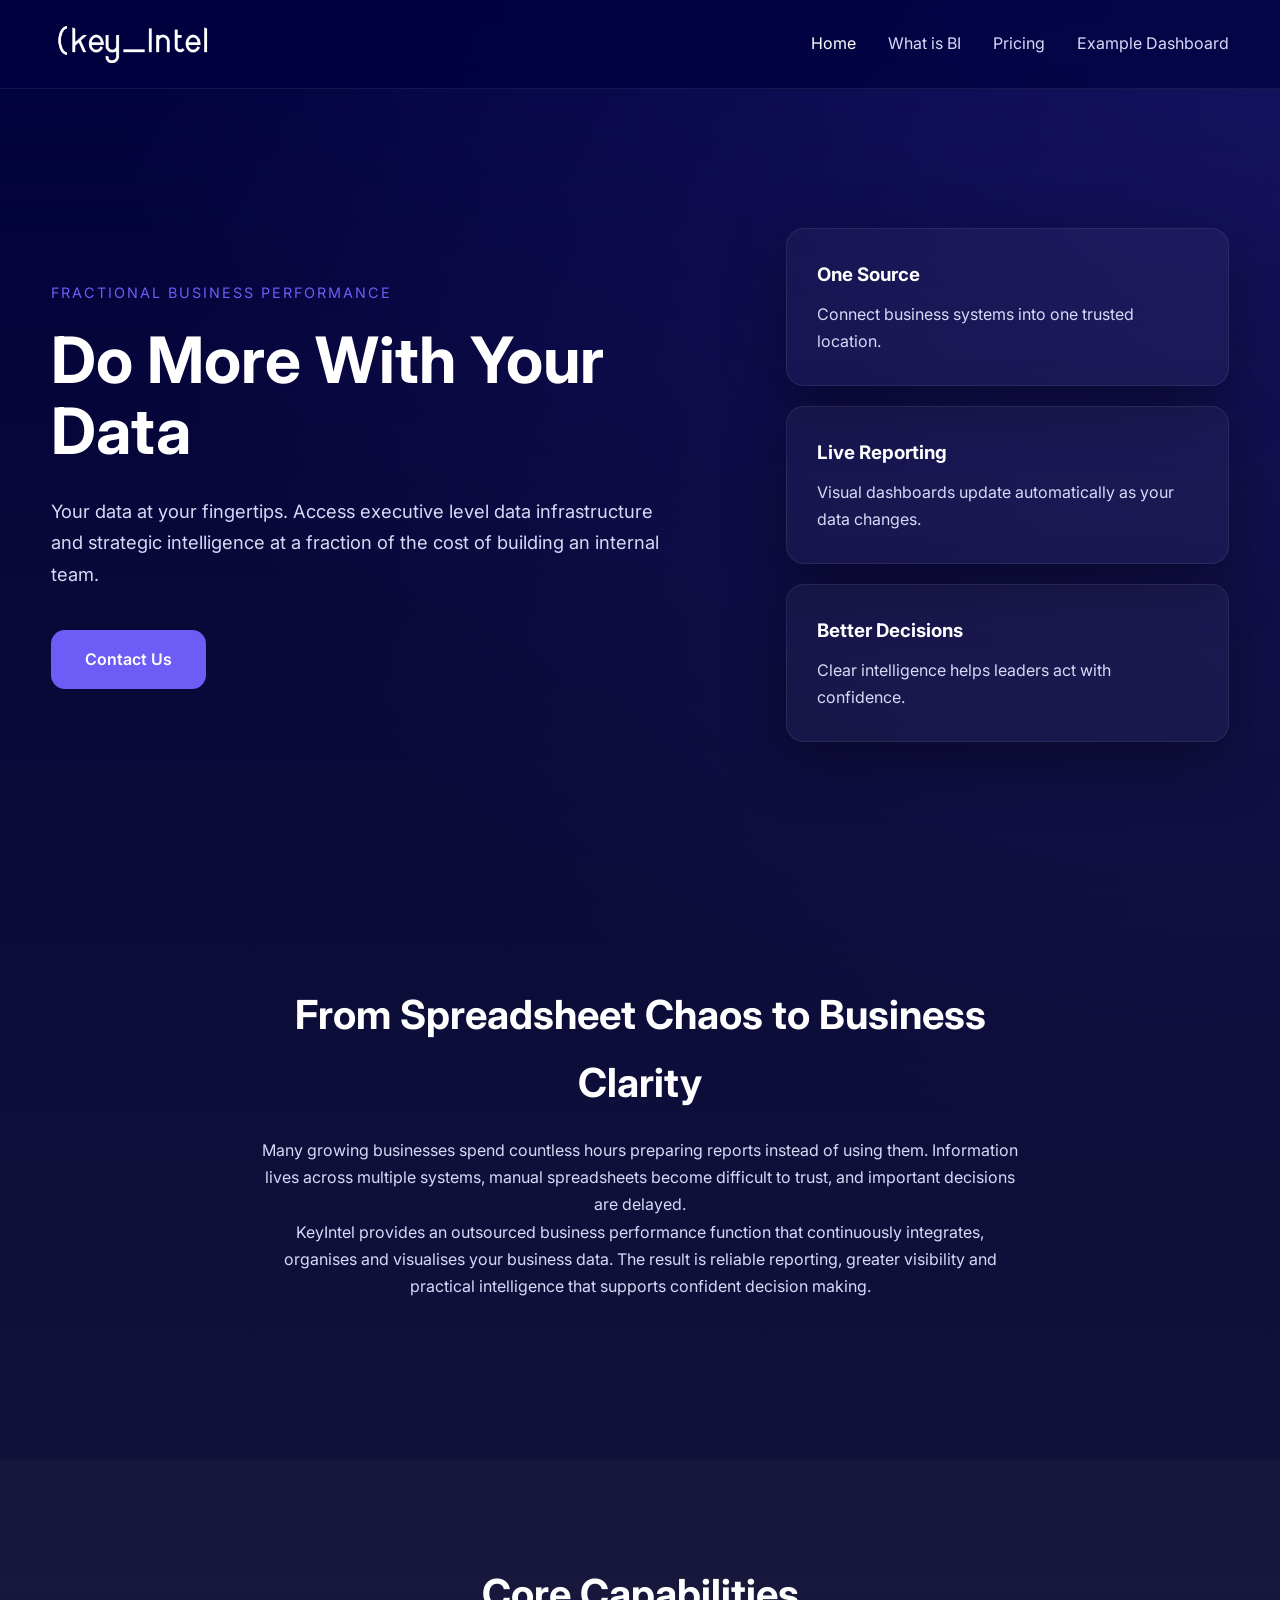
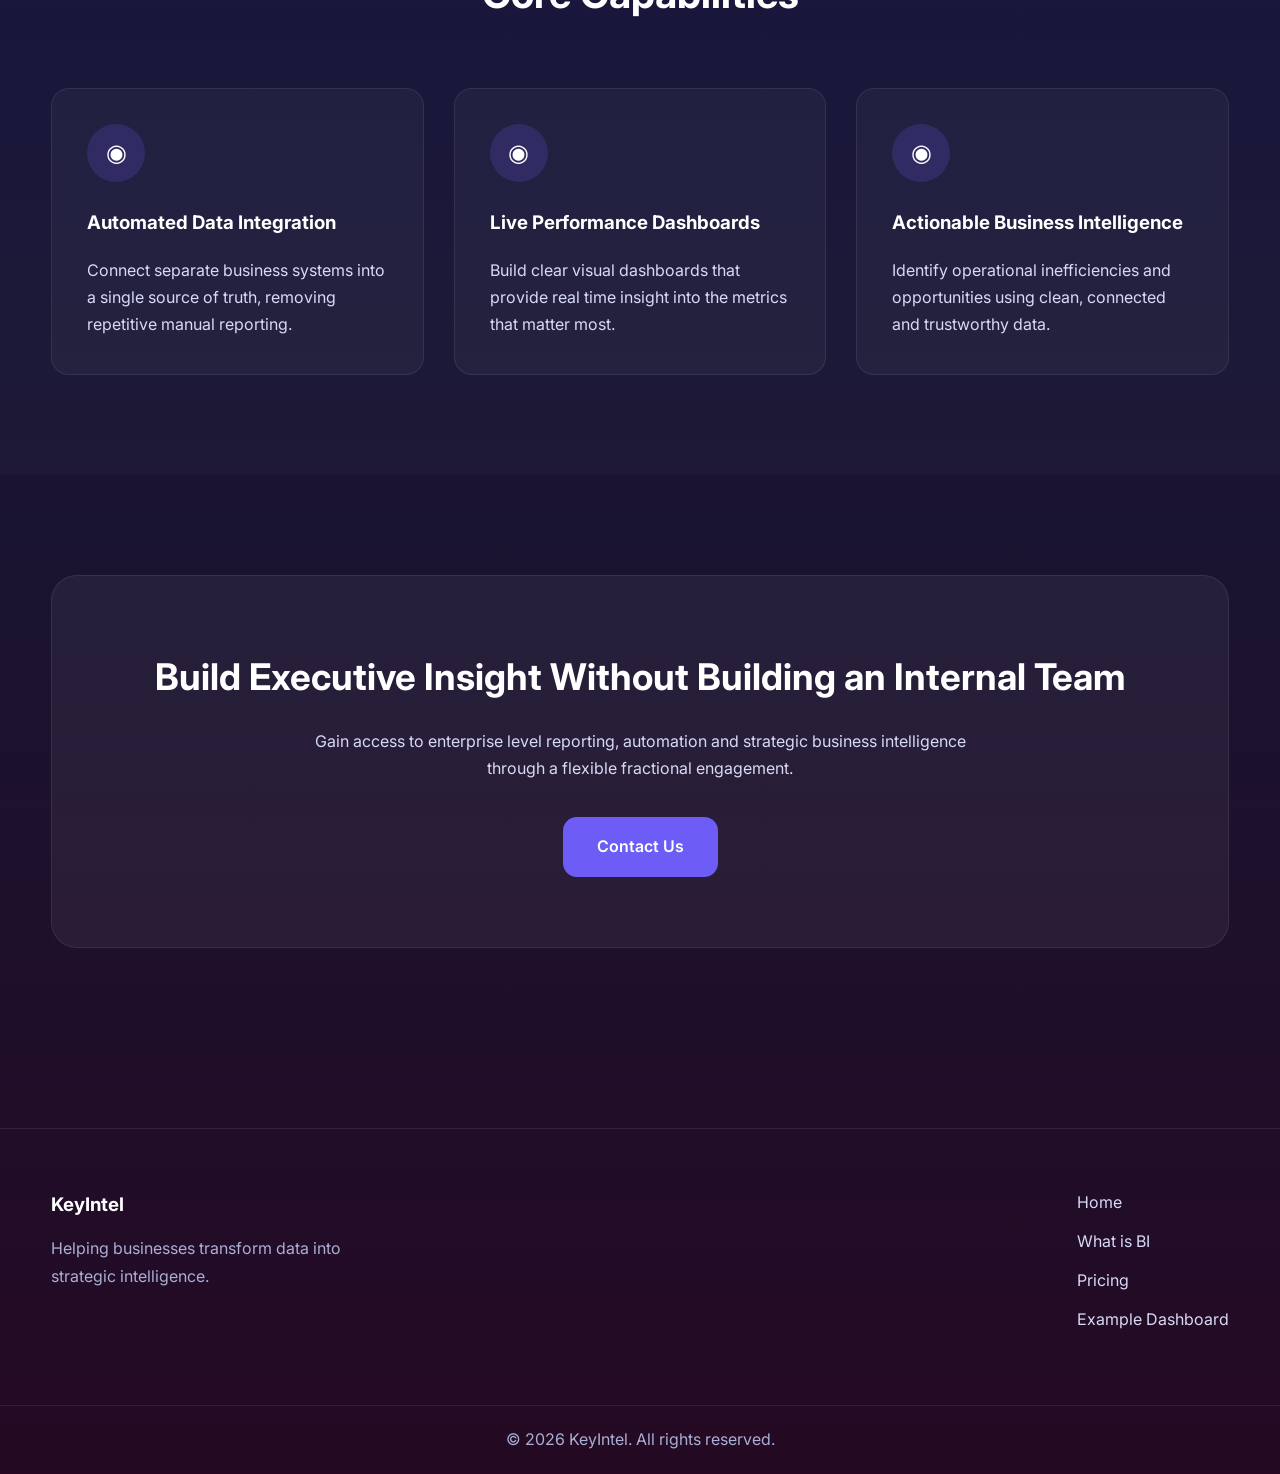
==== index.html @ 3f00c6ec "new site" ====
<!DOCTYPE html>
<html lang="en-GB">

<head>
    <meta charset="UTF-8">
    <meta name="viewport" content="width=device-width, initial-scale=1.0">

    <title>KeyIntel | Do More With Your Data</title>

    <meta name="description"
        content="KeyIntel provides fractional business intelligence and performance consulting through live dashboards, automated reporting and strategic data solutions.">

    <link rel="stylesheet" href="css/style.css">

    <link rel="preconnect" href="https://fonts.googleapis.com">
    <link rel="preconnect" href="https://fonts.gstatic.com" crossorigin>

    <link href="https://fonts.googleapis.com/css2?family=Inter:wght@300;400;500;600;700;800&display=swap"
        rel="stylesheet">
</head>

<body>

    <!-- ========================= -->
    <!-- Navigation -->
    <!-- ========================= -->

    <header class="header">

        <div class="container nav">

            <a href="index.html" class="logo">
                <img src="assets/logo.png" alt="KeyIntel Logo">
            </a>

            <nav>

                <ul>

                    <li><a href="index.html" class="active">Home</a></li>

                    <li><a href="what-is-bi.html">What is BI</a></li>

                    <li><a href="pricing.html">Pricing</a></li>

                    <li><a href="dashboard.html">Example Dashboard</a></li>

                </ul>

            </nav>

        </div>

    </header>

    <!-- ========================= -->
    <!-- Hero -->
    <!-- ========================= -->

    <section class="hero">

        <div class="container hero-grid">

            <div>

                <p class="eyebrow">
                    Fractional Business Performance
                </p>

                <h1>
                    Do More With Your Data
                </h1>

                <p class="hero-text">
                    Your data at your fingertips. Access executive level data infrastructure and strategic
                    intelligence at a fraction of the cost of building an internal team.
                </p>

                <a href="mailto:hello@keyintel.co.nz" class="btn">
                    Contact Us
                </a>

            </div>

            <div class="hero-panel">

                <div class="metric">

                    <h3>One Source</h3>

                    <p>Connect business systems into one trusted location.</p>

                </div>

                <div class="metric">

                    <h3>Live Reporting</h3>

                    <p>Visual dashboards update automatically as your data changes.</p>

                </div>

                <div class="metric">

                    <h3>Better Decisions</h3>

                    <p>Clear intelligence helps leaders act with confidence.</p>

                </div>

            </div>

        </div>

    </section>

    <!-- ========================= -->
    <!-- Problem -->
    <!-- ========================= -->

    <section class="section">

        <div class="container">

            <div class="section-title">

                <h2>
                    From Spreadsheet Chaos to Business Clarity
                </h2>

                <p>
                    Many growing businesses spend countless hours preparing reports instead of using them.
                    Information lives across multiple systems, manual spreadsheets become difficult to trust,
                    and important decisions are delayed.
                </p>

                <p>
                    KeyIntel provides an outsourced business performance function that continuously integrates,
                    organises and visualises your business data. The result is reliable reporting,
                    greater visibility and practical intelligence that supports confident decision making.
                </p>

            </div>

        </div>

    </section>

    <!-- ========================= -->
    <!-- Capabilities -->
    <!-- ========================= -->

    <section class="section dark-section">

        <div class="container">

            <div class="section-title">

                <h2>
                    Core Capabilities
                </h2>

            </div>

            <div class="cards">

                <article class="card">

                    <div class="icon">◉</div>

                    <h3>
                        Automated Data Integration
                    </h3>

                    <p>
                        Connect separate business systems into a single source of truth,
                        removing repetitive manual reporting.
                    </p>

                </article>

                <article class="card">

                    <div class="icon">◉</div>

                    <h3>
                        Live Performance Dashboards
                    </h3>

                    <p>
                        Build clear visual dashboards that provide real time insight
                        into the metrics that matter most.
                    </p>

                </article>

                <article class="card">

                    <div class="icon">◉</div>

                    <h3>
                        Actionable Business Intelligence
                    </h3>

                    <p>
                        Identify operational inefficiencies and opportunities using
                        clean, connected and trustworthy data.
                    </p>

                </article>

            </div>

        </div>

    </section>

    <!-- ========================= -->
    <!-- Call To Action -->
    <!-- ========================= -->

    <section class="section">

        <div class="container">

            <div class="cta">

                <h2>
                    Build Executive Insight Without Building an Internal Team
                </h2>

                <p>
                    Gain access to enterprise level reporting, automation and strategic
                    business intelligence through a flexible fractional engagement.
                </p>

                <a href="mailto:hello@keyintel.co.nz" class="btn">
                    Contact Us
                </a>

            </div>

        </div>

    </section>

    <!-- ========================= -->
    <!-- Footer -->
    <!-- ========================= -->

    <footer>

        <div class="container footer">

            <div>

                <h3>KeyIntel</h3>

                <p>
                    Helping businesses transform data into strategic intelligence.
                </p>

            </div>

            <div>

                <a href="index.html">Home</a>

                <a href="what-is-bi.html">What is BI</a>

                <a href="pricing.html">Pricing</a>

                <a href="dashboard.html">Example Dashboard</a>

            </div>

        </div>

        <div class="copyright">

            © 2026 KeyIntel. All rights reserved.

        </div>

    </footer>

    <script src="js/script.js"></script>

</body>

</html>
---- css/style.css ----
/* ==========================================================
   KeyIntel
   Global Styles
========================================================== */

:root {

    --primary: #01013F;
    --secondary: #250923;

    --surface: #161A55;
    --surface-light: #20256E;

    --accent: #6D5DF6;
    --accent-hover: #8476FF;

    --text: #FFFFFF;
    --text-light: #D7DAF7;
    --muted: #A9AFD5;

    --border: rgba(255,255,255,.08);

    --radius: 18px;

    --shadow: 0 20px 60px rgba(0,0,0,.35);

    --transition: .3s ease;

    --max-width: 1200px;

}

/* ==========================================================
   Reset
========================================================== */

*{
    margin:0;
    padding:0;
    box-sizing:border-box;
}

html{
    scroll-behavior:smooth;
}

body{

    font-family:'Inter',sans-serif;
    color:var(--text);

    background:
    radial-gradient(circle at top right,
    rgba(109,93,246,.18),
    transparent 35%),

    linear-gradient(
    180deg,
    #01013F 0%,
    #090839 20%,
    #10113A 45%,
    #1A1431 70%,
    #250923 100%);

    line-height:1.7;
}

img{
    max-width:100%;
}

a{
    color:inherit;
    text-decoration:none;
}

ul{
    list-style:none;
}

.container{

    width:min(92%, var(--max-width));
    margin:auto;

}

.section{

    padding:100px 0;

}

.section-title{

    max-width:760px;
    margin:0 auto 60px;

    text-align:center;

}

.section-title h2{

    font-size:2.5rem;
    margin-bottom:20px;

}

.section-title p{

    color:var(--text-light);

}

/* ==========================================================
   Header
========================================================== */

.header{

    position:sticky;
    top:0;
    z-index:100;

    backdrop-filter:blur(14px);

    background:rgba(1,1,63,.72);

    border-bottom:1px solid var(--border);

}

.nav{

    display:flex;
    justify-content:space-between;
    align-items:center;

    padding:20px 0;

}

/* ==========================================================
   Logo
========================================================== */

.logo{
    display:flex;
    align-items:center;
}

.logo img{
    height:48px;
    width:auto;
    display:block;
    transition:transform .3s ease;
}

.logo img:hover{
    transform:scale(1.03);
}

nav ul{

    display:flex;
    gap:32px;

}

nav a{

    color:var(--text-light);
    transition:var(--transition);

}

nav a:hover,
nav a.active{

    color:white;

}

/* ==========================================================
   Hero
========================================================== */

.hero{

    min-height:88vh;

    display:flex;
    align-items:center;

}

.hero-grid{

    display:grid;
    grid-template-columns:1.2fr .8fr;
    gap:70px;
    align-items:center;

}

.eyebrow{

    color:var(--accent);

    text-transform:uppercase;

    letter-spacing:2px;

    font-size:.9rem;

    margin-bottom:20px;

}

.hero h1{

    font-size:4rem;
    line-height:1.1;

    margin-bottom:30px;

}

.hero-text{

    color:var(--text-light);

    font-size:1.15rem;

    margin-bottom:40px;

    max-width:620px;

}

/* ==========================================================
   Button
========================================================== */

.btn{

    display:inline-block;

    background:var(--accent);

    color:white;

    padding:16px 34px;

    border-radius:14px;

    font-weight:600;

    transition:var(--transition);

}

.btn:hover{

    background:var(--accent-hover);

    transform:translateY(-3px);

    box-shadow:0 12px 40px rgba(109,93,246,.35);

}

/* ==========================================================
   Hero Panel
========================================================== */

.hero-panel{

    display:flex;
    flex-direction:column;
    gap:20px;

}

.metric{

    background:rgba(255,255,255,.04);

    border:1px solid var(--border);

    border-radius:var(--radius);

    padding:30px;

    box-shadow:var(--shadow);

}

.metric h3{

    margin-bottom:10px;

}

.metric p{

    color:var(--text-light);

}

/* ==========================================================
   Cards
========================================================== */

.cards{

    display:grid;
    grid-template-columns:repeat(3,1fr);
    gap:30px;

}

.card{

    background:rgba(255,255,255,.04);

    border:1px solid var(--border);

    border-radius:var(--radius);

    padding:35px;

    transition:var(--transition);

}

.card:hover{

    transform:translateY(-8px);

    background:rgba(255,255,255,.06);

}

.icon{

    width:58px;
    height:58px;

    border-radius:50%;

    background:rgba(109,93,246,.18);

    display:flex;
    align-items:center;
    justify-content:center;

    font-size:1.5rem;

    margin-bottom:25px;

}

.card h3{

    margin-bottom:18px;

}

.card p{

    color:var(--text-light);

}

/* ==========================================================
   CTA
========================================================== */

.cta{

    background:rgba(255,255,255,.05);

    border:1px solid var(--border);

    border-radius:26px;

    padding:70px;

    text-align:center;

}

.cta h2{

    font-size:2.3rem;

    margin-bottom:20px;

}

.cta p{

    max-width:700px;

    margin:0 auto 35px;

    color:var(--text-light);

}

/* ==========================================================
   Footer
========================================================== */

footer{

    margin-top:80px;

    border-top:1px solid var(--border);

}

.footer{

    display:flex;
    justify-content:space-between;
    gap:50px;

    padding:60px 0;

}

.footer h3{

    margin-bottom:15px;

}

.footer p{

    color:var(--muted);

    max-width:350px;

}

.footer a{

    display:block;

    color:var(--text-light);

    margin-bottom:12px;

    transition:var(--transition);

}

.footer a:hover{

    color:white;

}

.copyright{

    border-top:1px solid var(--border);

    text-align:center;

    padding:20px;

    color:var(--muted);

}

/* ==========================================================
   Dark Section
========================================================== */

.dark-section{

    background:rgba(255,255,255,.02);

}

/* ==========================================================
   Pricing Cards
========================================================== */

.pricing-grid{

    display:grid;

    grid-template-columns:repeat(2,1fr);

    gap:30px;

}

.price{

    font-size:2rem;

    color:var(--accent);

    font-weight:700;

    margin:20px 0;

}

/* ==========================================================
   Dashboard Placeholder
========================================================== */

.dashboard-placeholder{

    min-height:600px;

    display:flex;
    align-items:center;
    justify-content:center;

    text-align:center;

    border-radius:20px;

    border:2px dashed rgba(255,255,255,.15);

    background:rgba(255,255,255,.03);

    color:var(--text-light);

    padding:50px;

}

/* ==========================================================
   Responsive
========================================================== */

@media (max-width:900px){

.hero-grid{

    grid-template-columns:1fr;

}

.cards{

    grid-template-columns:1fr;

}

.pricing-grid{

    grid-template-columns:1fr;

}

.footer{

    flex-direction:column;

}

nav ul{

    gap:18px;

}

.hero{

    min-height:auto;

    padding:100px 0;

}

.hero h1{

    font-size:2.8rem;

}

.cta{

    padding:45px;

}

.section{

    padding:80px 0;

}

}

@media (max-width:600px){

nav ul{

    flex-wrap:wrap;

    justify-content:center;

}

.nav{

    flex-direction:column;

    gap:20px;

}

.hero h1{

    font-size:2.3rem;

}

.section-title h2{

    font-size:2rem;

}

}

/* ==========================================================
   Featured Pricing Card
========================================================== */

.card.featured{

    position:relative;

    border:2px solid var(--accent);

    transform:scale(1.03);

    box-shadow:0 25px 70px rgba(109,93,246,.25);

}

.card.featured::before{

    content:"Most Popular";

    position:absolute;

    top:-15px;
    right:25px;

    background:var(--accent);

    color:white;

    padding:6px 14px;

    border-radius:999px;

    font-size:.8rem;

    font-weight:600;

}

/* ==========================================================
   Dashboard Layout
========================================================== */

.dashboard-layout{

    display:grid;

    grid-template-columns:320px 1fr;

    gap:40px;

    align-items:start;

}

.dashboard-sidebar{

    display:flex;

    flex-direction:column;

    gap:20px;

}

.dashboard-sidebar h3{

    margin-bottom:10px;

}

.dashboard-sidebar>p{

    color:var(--text-light);

}

.sidebar-card{

    background:rgba(255,255,255,.04);

    border:1px solid var(--border);

    border-radius:18px;

    padding:24px;

}

.sidebar-card h4{

    margin-bottom:10px;

}

.sidebar-card p{

    color:var(--text-light);

}

@media (max-width:900px){

.dashboard-layout{

    grid-template-columns:1fr;

}

}
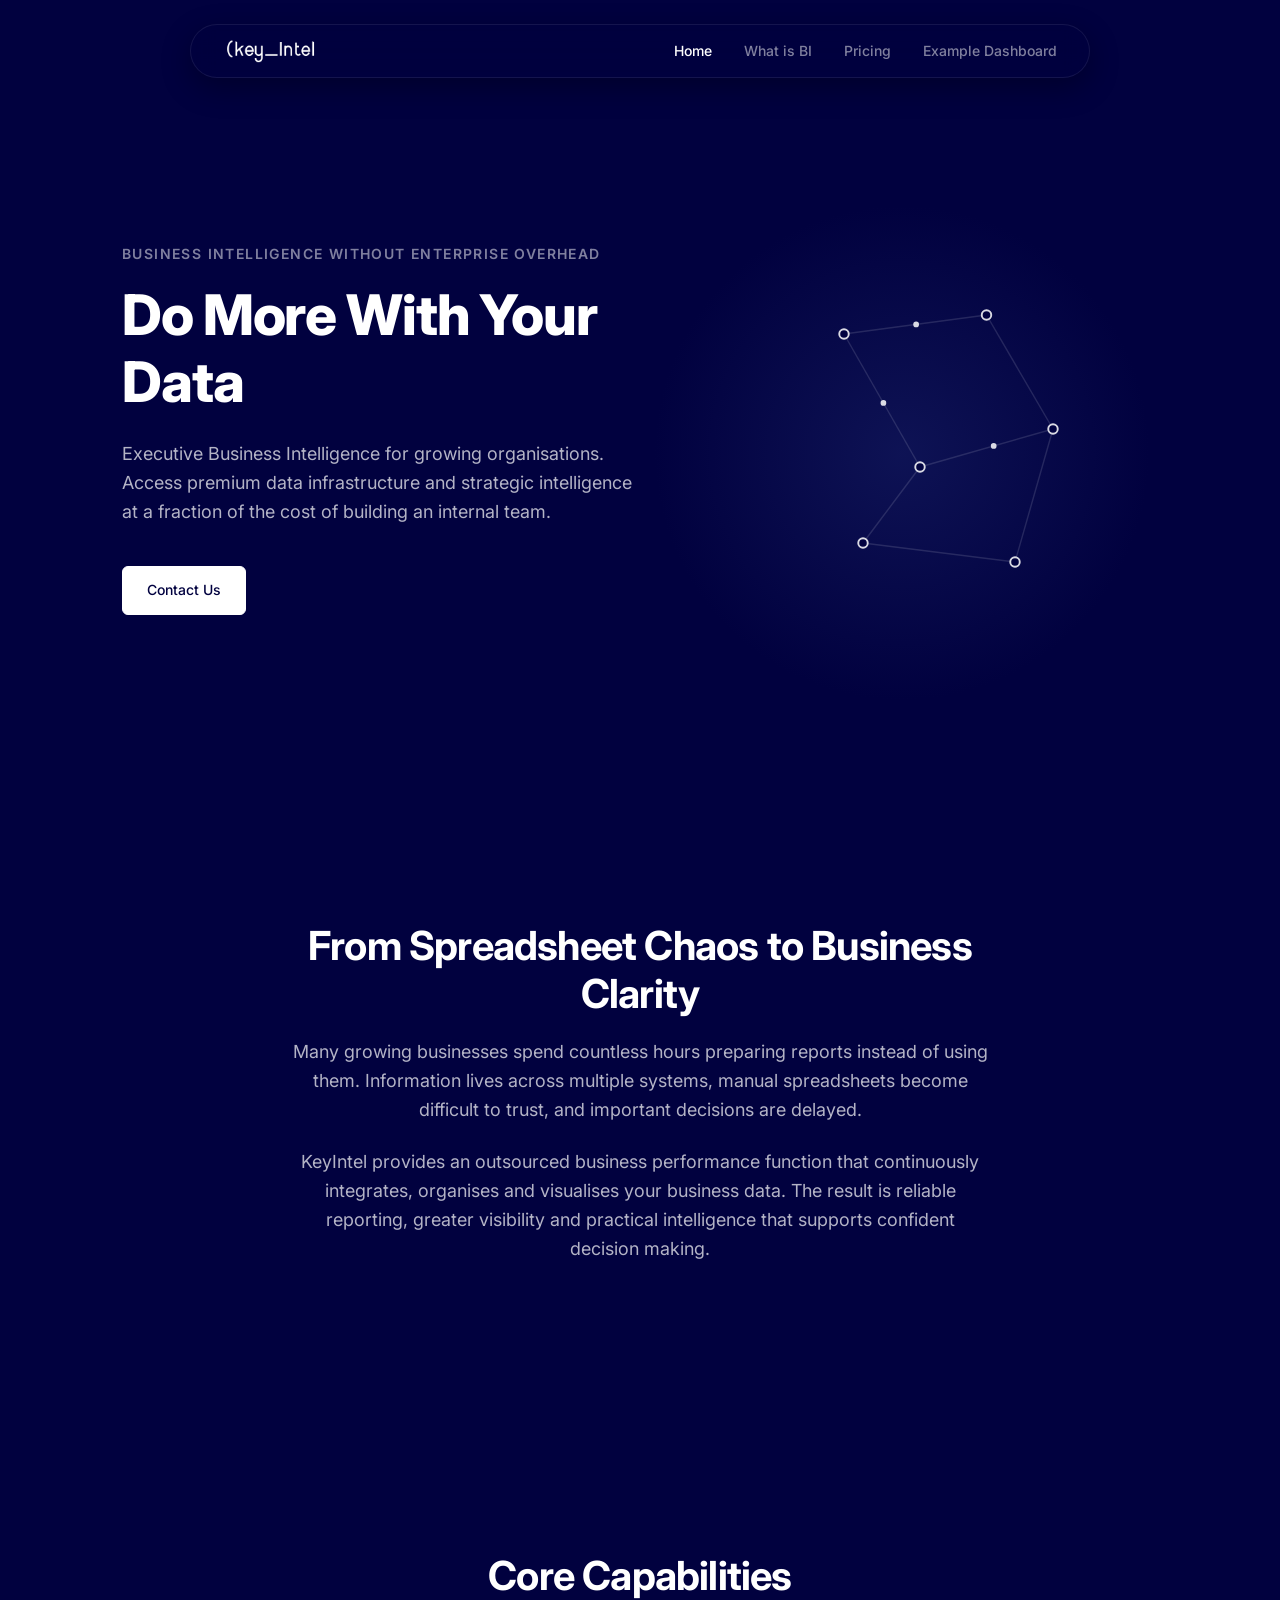
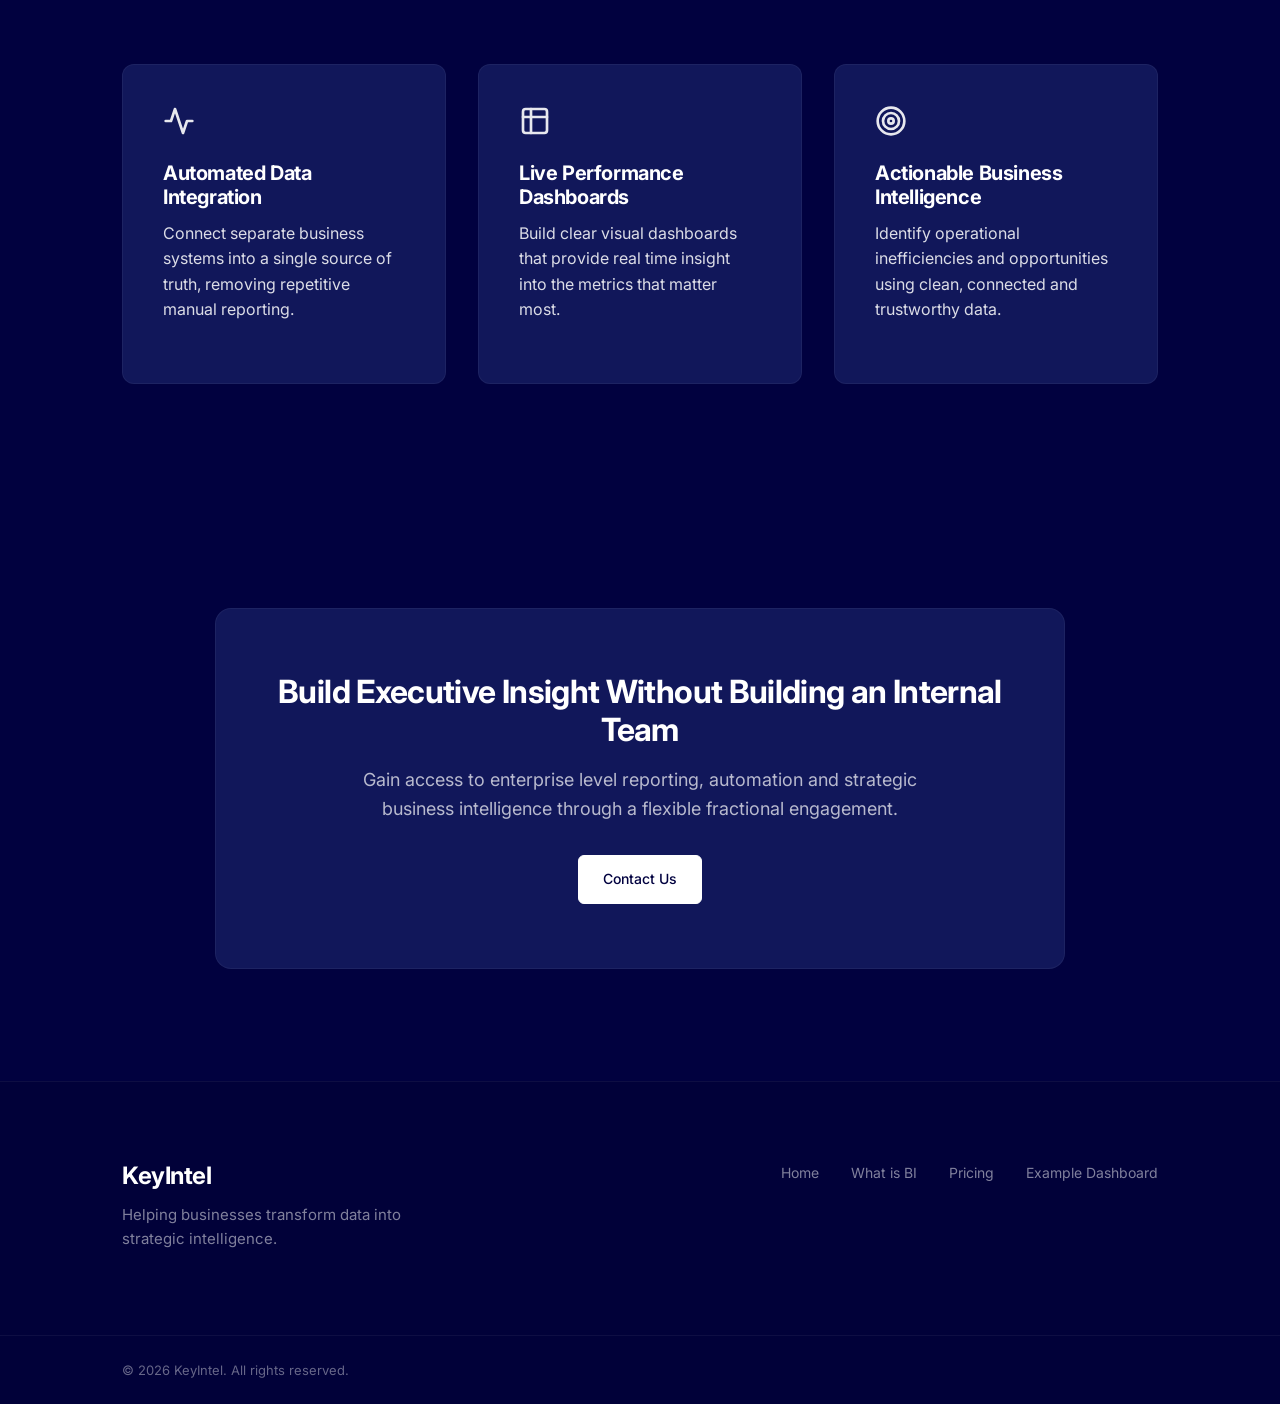
==== commit 7a826e71: "vesion 2" ====
--- a/index.html
+++ b/index.html
@@ -1,291 +1,177 @@
 <!DOCTYPE html>
 <html lang="en-GB">
-
 <head>
     <meta charset="UTF-8">
     <meta name="viewport" content="width=device-width, initial-scale=1.0">
-
     <title>KeyIntel | Do More With Your Data</title>
-
-    <meta name="description"
-        content="KeyIntel provides fractional business intelligence and performance consulting through live dashboards, automated reporting and strategic data solutions.">
-
+    <meta name="description" content="KeyIntel provides fractional business intelligence and performance consulting through live dashboards, automated reporting and strategic data solutions.">
     <link rel="stylesheet" href="css/style.css">
-
     <link rel="preconnect" href="https://fonts.googleapis.com">
     <link rel="preconnect" href="https://fonts.gstatic.com" crossorigin>
-
-    <link href="https://fonts.googleapis.com/css2?family=Inter:wght@300;400;500;600;700;800&display=swap"
-        rel="stylesheet">
+    <link href="https://fonts.googleapis.com/css2?family=Inter:wght@300;400;500;600;700;800&display=swap" rel="stylesheet">
 </head>
-
 <body>
 
-    <!-- ========================= -->
     <!-- Navigation -->
-    <!-- ========================= -->
-
     <header class="header">
-
-        <div class="container nav">
-
+        <div class="container nav-container">
             <a href="index.html" class="logo">
                 <img src="assets/logo.png" alt="KeyIntel Logo">
             </a>
-
             <nav>
-
                 <ul>
-
                     <li><a href="index.html" class="active">Home</a></li>
-
                     <li><a href="what-is-bi.html">What is BI</a></li>
-
                     <li><a href="pricing.html">Pricing</a></li>
-
                     <li><a href="dashboard.html">Example Dashboard</a></li>
-
                 </ul>
-
             </nav>
-
         </div>
-
     </header>
 
-    <!-- ========================= -->
-    <!-- Hero -->
-    <!-- ========================= -->
+    <!-- Hero Section -->
+    <section class="hero">
+        <div class="hero-glow"></div>
+        <div class="container hero-grid">
+            <div class="hero-content">
+                <p class="eyebrow">Business Intelligence Without Enterprise Overhead</p>
+                <h1>Do More With Your Data</h1>
+                <p class="hero-text">
+                    Executive Business Intelligence for growing organisations. Access premium data infrastructure and strategic intelligence at a fraction of the cost of building an internal team.
+                </p>
+                <div class="hero-actions">
+                    <a href="mailto:hello@keyintel.co.nz" class="btn btn-primary">Contact Us</a>
+                </div>
+            </div>
+            
+            <!-- Pure SVG Intelligence Network Graphic -->
+            <div class="hero-graphic">
+                <svg viewBox="0 0 400 400" fill="none" xmlns="http://www.w3.org/2000/svg" class="network-svg">
+                    <!-- Connection Lines -->
+                    <line x1="100" y1="100" x2="250" y2="80" stroke="rgba(255,255,255,0.15)" stroke-width="1.5" />
+                    <line x1="250" y1="80" x2="320" y2="200" stroke="rgba(255,255,255,0.15)" stroke-width="1.5" />
+                    <line x1="100" y1="100" x2="180" y2="240" stroke="rgba(255,255,255,0.15)" stroke-width="1.5" />
+                    <line x1="180" y1="240" x2="320" y2="200" stroke="rgba(255,255,255,0.15)" stroke-width="1.5" />
+                    <line x1="180" y1="240" x2="120" y2="320" stroke="rgba(255,255,255,0.15)" stroke-width="1.5" />
+                    <line x1="320" y1="200" x2="280" y2="340" stroke="rgba(255,255,255,0.15)" stroke-width="1.5" />
+                    <line x1="120" y1="320" x2="280" y2="340" stroke="rgba(255,255,255,0.15)" stroke-width="1.5" />
+                    
+                    <!-- Animated Data Pulses -->
+                    <circle r="3" fill="#ffffff" class="pulse-dot dot-1">
+                        <animateMotion dur="6s" repeatCount="indefinite" path="M 100 100 L 250 80 L 320 200" />
+                    </circle>
+                    <circle r="3" fill="#ffffff" class="pulse-dot dot-2">
+                        <animateMotion dur="8s" repeatCount="indefinite" path="M 100 100 L 180 240 L 120 320 L 280 340" />
+                    </circle>
+                    <circle r="3" fill="#ffffff" class="pulse-dot dot-3">
+                        <animateMotion dur="7s" repeatCount="indefinite" path="M 320 200 L 180 240 L 280 340" />
+                    </circle>
 
-    <section class="hero">
-
-        <div class="container hero-grid">
-
-            <div>
-
-                <p class="eyebrow">
-                    Fractional Business Performance
-                </p>
-
-                <h1>
-                    Do More With Your Data
-                </h1>
-
-                <p class="hero-text">
-                    Your data at your fingertips. Access executive level data infrastructure and strategic
-                    intelligence at a fraction of the cost of building an internal team.
-                </p>
-
-                <a href="mailto:hello@keyintel.co.nz" class="btn">
-                    Contact Us
-                </a>
-
+                    <!-- Nodes -->
+                    <circle cx="100" cy="100" r="5" fill="#01013f" stroke="#ffffff" stroke-width="2" class="node" />
+                    <circle cx="250" cy="80" r="5" fill="#01013f" stroke="#ffffff" stroke-width="2" class="node" />
+                    <circle cx="320" cy="200" r="5" fill="#01013f" stroke="#ffffff" stroke-width="2" class="node" />
+                    <circle cx="180" cy="240" r="5" fill="#01013f" stroke="#ffffff" stroke-width="2" class="node" />
+                    <circle cx="120" cy="320" r="5" fill="#01013f" stroke="#ffffff" stroke-width="2" class="node" />
+                    <circle cx="280" cy="340" r="5" fill="#01013f" stroke="#ffffff" stroke-width="2" class="node" />
+                </svg>
             </div>
-
-            <div class="hero-panel">
-
-                <div class="metric">
-
-                    <h3>One Source</h3>
-
-                    <p>Connect business systems into one trusted location.</p>
-
-                </div>
-
-                <div class="metric">
-
-                    <h3>Live Reporting</h3>
-
-                    <p>Visual dashboards update automatically as your data changes.</p>
-
-                </div>
-
-                <div class="metric">
-
-                    <h3>Better Decisions</h3>
-
-                    <p>Clear intelligence helps leaders act with confidence.</p>
-
-                </div>
-
-            </div>
-
         </div>
-
     </section>
 
-    <!-- ========================= -->
-    <!-- Problem -->
-    <!-- ========================= -->
-
+    <!-- Problem Section -->
     <section class="section">
-
-        <div class="container">
-
+        <div class="container container-narrow">
             <div class="section-title">
-
-                <h2>
-                    From Spreadsheet Chaos to Business Clarity
-                </h2>
-
+                <h2>From Spreadsheet Chaos to Business Clarity</h2>
                 <p>
-                    Many growing businesses spend countless hours preparing reports instead of using them.
-                    Information lives across multiple systems, manual spreadsheets become difficult to trust,
-                    and important decisions are delayed.
+                    Many growing businesses spend countless hours preparing reports instead of using them. Information lives across multiple systems, manual spreadsheets become difficult to trust, and important decisions are delayed.
                 </p>
-
                 <p>
-                    KeyIntel provides an outsourced business performance function that continuously integrates,
-                    organises and visualises your business data. The result is reliable reporting,
-                    greater visibility and practical intelligence that supports confident decision making.
+                    KeyIntel provides an outsourced business performance function that continuously integrates, organises and visualises your business data. The result is reliable reporting, greater visibility and practical intelligence that supports confident decision making.
                 </p>
-
             </div>
-
         </div>
-
     </section>
 
-    <!-- ========================= -->
-    <!-- Capabilities -->
-    <!-- ========================= -->
-
-    <section class="section dark-section">
-
+    <!-- Capabilities Section -->
+    <section class="section">
         <div class="container">
-
             <div class="section-title">
-
-                <h2>
-                    Core Capabilities
-                </h2>
-
+                <h2>Core Capabilities</h2>
             </div>
-
-            <div class="cards">
-
+            <div class="cards-grid">
                 <article class="card">
-
-                    <div class="icon">◉</div>
-
-                    <h3>
-                        Automated Data Integration
-                    </h3>
-
-                    <p>
-                        Connect separate business systems into a single source of truth,
-                        removing repetitive manual reporting.
-                    </p>
-
+                    <div class="card-icon">
+                        <!-- Modern Integration Icon -->
+                        <svg viewBox="0 0 24 24" fill="none" stroke="currentColor" stroke-width="2" stroke-linecap="round" stroke-linejoin="round">
+                            <path d="M22 12h-4l-3 9L9 3l-3 9H2"/>
+                        </svg>
+                    </div>
+                    <h3>Automated Data Integration</h3>
+                    <p>Connect separate business systems into a single source of truth, removing repetitive manual reporting.</p>
                 </article>
-
+                
                 <article class="card">
-
-                    <div class="icon">◉</div>
-
-                    <h3>
-                        Live Performance Dashboards
-                    </h3>
-
-                    <p>
-                        Build clear visual dashboards that provide real time insight
-                        into the metrics that matter most.
-                    </p>
-
+                    <div class="card-icon">
+                        <!-- Modern Dashboard / Layout Icon -->
+                        <svg viewBox="0 0 24 24" fill="none" stroke="currentColor" stroke-width="2" stroke-linecap="round" stroke-linejoin="round">
+                            <rect x="3" y="3" width="18" height="18" rx="2" />
+                            <path d="M9 3v18M3 9h18" />
+                        </svg>
+                    </div>
+                    <h3>Live Performance Dashboards</h3>
+                    <p>Build clear visual dashboards that provide real time insight into the metrics that matter most.</p>
                 </article>
-
+                
                 <article class="card">
-
-                    <div class="icon">◉</div>
-
-                    <h3>
-                        Actionable Business Intelligence
-                    </h3>
-
-                    <p>
-                        Identify operational inefficiencies and opportunities using
-                        clean, connected and trustworthy data.
-                    </p>
-
+                    <div class="card-icon">
+                        <!-- Modern Intelligence / Target Icon -->
+                        <svg viewBox="0 0 24 24" fill="none" stroke="currentColor" stroke-width="2" stroke-linecap="round" stroke-linejoin="round">
+                            <circle cx="12" cy="12" r="10"/>
+                            <circle cx="12" cy="12" r="6"/>
+                            <circle cx="12" cy="12" r="2"/>
+                        </svg>
+                    </div>
+                    <h3>Actionable Business Intelligence</h3>
+                    <p>Identify operational inefficiencies and opportunities using clean, connected and trustworthy data.</p>
                 </article>
-
             </div>
-
         </div>
-
     </section>
 
-    <!-- ========================= -->
     <!-- Call To Action -->
-    <!-- ========================= -->
-
     <section class="section">
-
         <div class="container">
-
-            <div class="cta">
-
-                <h2>
-                    Build Executive Insight Without Building an Internal Team
-                </h2>
-
-                <p>
-                    Gain access to enterprise level reporting, automation and strategic
-                    business intelligence through a flexible fractional engagement.
-                </p>
-
-                <a href="mailto:hello@keyintel.co.nz" class="btn">
-                    Contact Us
-                </a>
-
+            <div class="cta-box">
+                <h2>Build Executive Insight Without Building an Internal Team</h2>
+                <p>Gain access to enterprise level reporting, automation and strategic business intelligence through a flexible fractional engagement.</p>
+                <a href="mailto:hello@keyintel.co.nz" class="btn btn-primary">Contact Us</a>
             </div>
-
         </div>
-
     </section>
 
-    <!-- ========================= -->
     <!-- Footer -->
-    <!-- ========================= -->
-
-    <footer>
-
-        <div class="container footer">
-
-            <div>
-
+    <footer class="footer">
+        <div class="container footer-grid">
+            <div class="footer-brand">
                 <h3>KeyIntel</h3>
-
-                <p>
-                    Helping businesses transform data into strategic intelligence.
-                </p>
-
+                <p>Helping businesses transform data into strategic intelligence.</p>
             </div>
-
-            <div>
-
+            <div class="footer-links">
                 <a href="index.html">Home</a>
-
                 <a href="what-is-bi.html">What is BI</a>
-
                 <a href="pricing.html">Pricing</a>
-
                 <a href="dashboard.html">Example Dashboard</a>
-
             </div>
-
         </div>
-
         <div class="copyright">
-
-            © 2026 KeyIntel. All rights reserved.
-
+            <div class="container">
+                &copy; 2026 KeyIntel. All rights reserved.
+            </div>
         </div>
-
     </footer>
 
     <script src="js/script.js"></script>
-
 </body>
-
 </html>
--- a/css/style.css
+++ b/css/style.css
@@ -1,746 +1,608 @@
-/* ==========================================================
-   KeyIntel
-   Global Styles
-========================================================== */
+/* ==========================================================================
+   KeyIntel V2 - Global Production Stylesheet
+   Pure CSS - Framework Free, Premium Technology Aesthetic
+   ========================================================================== */
 
 :root {
-
-    --primary: #01013F;
-    --secondary: #250923;
-
-    --surface: #161A55;
-    --surface-light: #20256E;
-
-    --accent: #6D5DF6;
-    --accent-hover: #8476FF;
-
-    --text: #FFFFFF;
-    --text-light: #D7DAF7;
-    --muted: #A9AFD5;
-
-    --border: rgba(255,255,255,.08);
-
-    --radius: 18px;
-
-    --shadow: 0 20px 60px rgba(0,0,0,.35);
-
-    --transition: .3s ease;
-
-    --max-width: 1200px;
-
-}
-
-/* ==========================================================
-   Reset
-========================================================== */
-
-*{
-    margin:0;
-    padding:0;
-    box-sizing:border-box;
-}
-
-html{
-    scroll-behavior:smooth;
-}
-
-body{
-
-    font-family:'Inter',sans-serif;
-    color:var(--text);
-
-    background:
-    radial-gradient(circle at top right,
-    rgba(109,93,246,.18),
-    transparent 35%),
-
-    linear-gradient(
-    180deg,
-    #01013F 0%,
-    #090839 20%,
-    #10113A 45%,
-    #1A1431 70%,
-    #250923 100%);
-
-    line-height:1.7;
-}
-
-img{
-    max-width:100%;
-}
-
-a{
-    color:inherit;
-    text-decoration:none;
-}
-
-ul{
-    list-style:none;
-}
-
-.container{
-
-    width:min(92%, var(--max-width));
-    margin:auto;
-
-}
-
-.section{
-
-    padding:100px 0;
-
-}
-
-.section-title{
-
-    max-width:760px;
-    margin:0 auto 60px;
-
-    text-align:center;
-
-}
-
-.section-title h2{
-
-    font-size:2.5rem;
-    margin-bottom:20px;
-
-}
-
-.section-title p{
-
-    color:var(--text-light);
-
-}
-
-/* ==========================================================
-   Header
-========================================================== */
-
-.header{
-
-    position:sticky;
-    top:0;
-    z-index:100;
-
-    backdrop-filter:blur(14px);
-
-    background:rgba(1,1,63,.72);
-
-    border-bottom:1px solid var(--border);
-
-}
-
-.nav{
-
-    display:flex;
-    justify-content:space-between;
-    align-items:center;
-
-    padding:20px 0;
-
-}
-
-/* ==========================================================
-   Logo
-========================================================== */
-
-.logo{
-    display:flex;
-    align-items:center;
-}
-
-.logo img{
-    height:48px;
-    width:auto;
-    display:block;
-    transition:transform .3s ease;
-}
-
-.logo img:hover{
-    transform:scale(1.03);
-}
-
-nav ul{
-
-    display:flex;
-    gap:32px;
-
-}
-
-nav a{
-
-    color:var(--text-light);
-    transition:var(--transition);
-
-}
-
-nav a:hover,
-nav a.active{
-
-    color:white;
-
-}
-
-/* ==========================================================
-   Hero
-========================================================== */
-
-.hero{
-
-    min-height:88vh;
-
-    display:flex;
-    align-items:center;
-
-}
-
-.hero-grid{
-
-    display:grid;
-    grid-template-columns:1.2fr .8fr;
-    gap:70px;
-    align-items:center;
-
-}
-
-.eyebrow{
-
-    color:var(--accent);
-
-    text-transform:uppercase;
-
-    letter-spacing:2px;
-
-    font-size:.9rem;
-
-    margin-bottom:20px;
-
-}
-
-.hero h1{
-
-    font-size:4rem;
-    line-height:1.1;
-
-    margin-bottom:30px;
-
-}
-
-.hero-text{
-
-    color:var(--text-light);
-
-    font-size:1.15rem;
-
-    margin-bottom:40px;
-
-    max-width:620px;
-
-}
-
-/* ==========================================================
-   Button
-========================================================== */
-
-.btn{
-
-    display:inline-block;
-
-    background:var(--accent);
-
-    color:white;
-
-    padding:16px 34px;
-
-    border-radius:14px;
-
-    font-weight:600;
-
-    transition:var(--transition);
-
-}
-
-.btn:hover{
-
-    background:var(--accent-hover);
-
-    transform:translateY(-3px);
-
-    box-shadow:0 12px 40px rgba(109,93,246,.35);
-
-}
-
-/* ==========================================================
-   Hero Panel
-========================================================== */
-
-.hero-panel{
-
-    display:flex;
-    flex-direction:column;
-    gap:20px;
-
-}
-
-.metric{
-
-    background:rgba(255,255,255,.04);
-
-    border:1px solid var(--border);
-
-    border-radius:var(--radius);
-
-    padding:30px;
-
-    box-shadow:var(--shadow);
-
-}
-
-.metric h3{
-
-    margin-bottom:10px;
-
-}
-
-.metric p{
-
-    color:var(--text-light);
-
-}
-
-/* ==========================================================
-   Cards
-========================================================== */
-
-.cards{
-
-    display:grid;
-    grid-template-columns:repeat(3,1fr);
-    gap:30px;
-
-}
-
-.card{
-
-    background:rgba(255,255,255,.04);
-
-    border:1px solid var(--border);
-
-    border-radius:var(--radius);
-
-    padding:35px;
-
-    transition:var(--transition);
-
-}
-
-.card:hover{
-
-    transform:translateY(-8px);
-
-    background:rgba(255,255,255,.06);
-
-}
-
-.icon{
-
-    width:58px;
-    height:58px;
-
-    border-radius:50%;
-
-    background:rgba(109,93,246,.18);
-
-    display:flex;
-    align-items:center;
-    justify-content:center;
-
-    font-size:1.5rem;
-
-    margin-bottom:25px;
-
-}
-
-.card h3{
-
-    margin-bottom:18px;
-
-}
-
-.card p{
-
-    color:var(--text-light);
-
-}
-
-/* ==========================================================
-   CTA
-========================================================== */
-
-.cta{
-
-    background:rgba(255,255,255,.05);
-
-    border:1px solid var(--border);
-
-    border-radius:26px;
-
-    padding:70px;
-
-    text-align:center;
-
-}
-
-.cta h2{
-
-    font-size:2.3rem;
-
-    margin-bottom:20px;
-
-}
-
-.cta p{
-
-    max-width:700px;
-
-    margin:0 auto 35px;
-
-    color:var(--text-light);
-
-}
-
-/* ==========================================================
-   Footer
-========================================================== */
-
-footer{
-
-    margin-top:80px;
-
-    border-top:1px solid var(--border);
-
-}
-
-.footer{
-
-    display:flex;
-    justify-content:space-between;
-    gap:50px;
-
-    padding:60px 0;
-
-}
-
-.footer h3{
-
-    margin-bottom:15px;
-
-}
-
-.footer p{
-
-    color:var(--muted);
-
-    max-width:350px;
-
-}
-
-.footer a{
-
-    display:block;
-
-    color:var(--text-light);
-
-    margin-bottom:12px;
-
-    transition:var(--transition);
-
-}
-
-.footer a:hover{
-
-    color:white;
-
-}
-
-.copyright{
-
-    border-top:1px solid var(--border);
-
-    text-align:center;
-
-    padding:20px;
-
-    color:var(--muted);
-
-}
-
-/* ==========================================================
-   Dark Section
-========================================================== */
-
-.dark-section{
-
-    background:rgba(255,255,255,.02);
-
-}
-
-/* ==========================================================
-   Pricing Cards
-========================================================== */
-
-.pricing-grid{
-
-    display:grid;
-
-    grid-template-columns:repeat(2,1fr);
-
-    gap:30px;
-
-}
-
-.price{
-
-    font-size:2rem;
-
-    color:var(--accent);
-
-    font-weight:700;
-
-    margin:20px 0;
-
-}
-
-/* ==========================================================
-   Dashboard Placeholder
-========================================================== */
-
-.dashboard-placeholder{
-
-    min-height:600px;
-
-    display:flex;
-    align-items:center;
-    justify-content:center;
-
-    text-align:center;
-
-    border-radius:20px;
-
-    border:2px dashed rgba(255,255,255,.15);
-
-    background:rgba(255,255,255,.03);
-
-    color:var(--text-light);
-
-    padding:50px;
-
-}
-
-/* ==========================================================
-   Responsive
-========================================================== */
-
-@media (max-width:900px){
-
-.hero-grid{
-
-    grid-template-columns:1fr;
-
-}
-
-.cards{
-
-    grid-template-columns:1fr;
-
-}
-
-.pricing-grid{
-
-    grid-template-columns:1fr;
-
-}
-
-.footer{
-
-    flex-direction:column;
-
-}
-
-nav ul{
-
-    gap:18px;
-
-}
-
-.hero{
-
-    min-height:auto;
-
-    padding:100px 0;
-
-}
-
-.hero h1{
-
-    font-size:2.8rem;
-
-}
-
-.cta{
-
-    padding:45px;
-
-}
-
-.section{
-
-    padding:80px 0;
-
-}
-
-}
-
-@media (max-width:600px){
-
-nav ul{
-
-    flex-wrap:wrap;
-
-    justify-content:center;
-
-}
-
-.nav{
-
-    flex-direction:column;
-
-    gap:20px;
-
-}
-
-.hero h1{
-
-    font-size:2.3rem;
-
-}
-
-.section-title h2{
-
-    font-size:2rem;
-
-}
-
-}
-
-/* ==========================================================
-   Featured Pricing Card
-========================================================== */
-
-.card.featured{
-
-    position:relative;
-
-    border:2px solid var(--accent);
-
-    transform:scale(1.03);
-
-    box-shadow:0 25px 70px rgba(109,93,246,.25);
-
-}
-
-.card.featured::before{
-
-    content:"Most Popular";
-
-    position:absolute;
-
-    top:-15px;
-    right:25px;
-
-    background:var(--accent);
-
-    color:white;
-
-    padding:6px 14px;
-
-    border-radius:999px;
-
-    font-size:.8rem;
-
-    font-weight:600;
-
-}
-
-/* ==========================================================
-   Dashboard Layout
-========================================================== */
-
-.dashboard-layout{
-
-    display:grid;
-
-    grid-template-columns:320px 1fr;
-
-    gap:40px;
-
-    align-items:start;
-
-}
-
-.dashboard-sidebar{
-
-    display:flex;
-
-    flex-direction:column;
-
-    gap:20px;
-
-}
-
-.dashboard-sidebar h3{
-
-    margin-bottom:10px;
-
-}
-
-.dashboard-sidebar>p{
-
-    color:var(--text-light);
-
-}
-
-.sidebar-card{
-
-    background:rgba(255,255,255,.04);
-
-    border:1px solid var(--border);
-
-    border-radius:18px;
-
-    padding:24px;
-
-}
-
-.sidebar-card h4{
-
-    margin-bottom:10px;
-
-}
-
-.sidebar-card p{
-
-    color:var(--text-light);
-
-}
-
-@media (max-width:900px){
-
-.dashboard-layout{
-
-    grid-template-columns:1fr;
-
-}
-
+    --primary: #01013f;
+    --surface: #11175a;
+    --border: rgba(255, 255, 255, 0.08);
+    --border-light: rgba(255, 255, 255, 0.05);
+    --text: #ffffff;
+    --text-muted: rgba(255, 255, 255, 0.7);
+    --text-dim: rgba(255, 255, 255, 0.5);
+    --radius-card: 12px;
+    --radius-pill: 99px;
+    --max-width: 1100px;
+    --transition-smooth: all 0.3s cubic-bezier(0.16, 1, 0.3, 1);
+}
+
+/* Base Reset & Core Typography */
+* {
+    box-sizing: border-box;
+    margin: 0;
+    padding: 0;
+}
+
+html {
+    scroll-behavior: smooth;
+}
+
+body {
+    font-family: 'Inter', -apple-system, BlinkMacSystemFont, "Segoe UI", Roboto, sans-serif;
+    background-color: var(--primary);
+    color: rgba(255, 255, 255, 0.85);
+    line-height: 1.6;
+    -webkit-font-smoothing: antialiased;
+    -moz-osx-font-smoothing: grayscale;
+    overflow-x: hidden;
+}
+
+h1, h2, h3, h4 {
+    color: var(--text);
+    font-weight: 700;
+    letter-spacing: -0.02em;
+    line-height: 1.2;
+}
+
+h1 {
+    font-size: 3.5rem;
+    font-weight: 800;
+    margin-bottom: 1.5rem;
+}
+
+h2 {
+    font-size: 2.25rem;
+    margin-bottom: 1.25rem;
+}
+
+h3 {
+    font-size: 1.25rem;
+    margin-bottom: 0.75rem;
+}
+
+p {
+    margin-bottom: 1.25rem;
+}
+
+/* Structural Layout Components */
+.container {
+    max-width: var(--max-width);
+    margin: 0 auto;
+    padding: 0 2rem;
+}
+
+.container-narrow {
+    max-width: 760px;
+}
+
+.section {
+    padding: 7rem 0;
+}
+
+.text-center {
+    text-align: center;
+}
+
+/* ==========================================================================
+   Header & Navigation (Floating Glass Layout)
+   ========================================================================== */
+.header {
+    position: fixed;
+    top: 1.5rem;
+    left: 0;
+    right: 0;
+    z-index: 1000;
+    pointer-events: none;
+    transition: transform 0.3s ease;
+}
+
+.nav-container {
+    background: rgba(1, 1, 63, 0.6);
+    backdrop-filter: blur(12px);
+    -webkit-backdrop-filter: blur(12px);
+    border: 1px solid var(--border);
+    border-radius: var(--radius-pill);
+    padding: 0.75rem 2rem;
+    display: flex;
+    align-items: center;
+    justify-content: space-between;
+    pointer-events: auto;
+    max-width: 900px;
+    box-shadow: 0 10px 30px rgba(0, 0, 0, 0.3);
+    transition: background 0.3s ease, box-shadow 0.3s ease;
+}
+
+.logo img {
+    height: 28px;
+    display: block;
+}
+
+nav ul {
+    display: flex;
+    list-style: none;
+    gap: 2rem;
+}
+
+nav a {
+    color: var(--text-dim);
+    text-decoration: none;
+    font-size: 0.875rem;
+    font-weight: 500;
+    transition: color 0.2s ease;
+}
+
+nav a:hover, nav a.active {
+    color: var(--text);
+}
+
+/* ==========================================================================
+   Hero Layout Adaptations
+   ========================================================================== */
+.hero {
+    position: relative;
+    padding: 11rem 0 8rem 0;
+    display: flex;
+    align-items: center;
+    min-height: 90vh;
+}
+
+.hero-minimal {
+    position: relative;
+    padding: 12rem 0 4rem 0;
+    text-align: center;
+}
+
+.hero-glow {
+    position: absolute;
+    top: 25%;
+    right: 10%;
+    width: 500px;
+    height: 500px;
+    background: radial-gradient(circle, rgba(17, 23, 90, 0.8) 0%, rgba(1, 1, 63, 0) 70%);
+    z-index: 1;
+    pointer-events: none;
+}
+
+.hero-grid {
+    position: relative;
+    z-index: 2;
+    display: grid;
+    grid-template-columns: 1.1fr 0.9fr;
+    gap: 4rem;
+    align-items: center;
+}
+
+.eyebrow {
+    font-size: 0.875rem;
+    font-weight: 600;
+    text-transform: uppercase;
+    letter-spacing: 0.1em;
+    color: var(--text-dim);
+    margin-bottom: 1rem;
+}
+
+.hero-text {
+    font-size: 1.125rem;
+    color: var(--text-muted);
+    margin-bottom: 2.5rem;
+    max-width: 520px;
+}
+
+.hero-minimal .hero-text {
+    margin: 0 auto;
+}
+
+/* SVG Inline Intelligence Canvas */
+.hero-graphic {
+    display: flex;
+    justify-content: center;
+    align-items: center;
+}
+
+.network-svg {
+    width: 100%;
+    max-width: 380px;
+    opacity: 0.85;
+}
+
+.node {
+    animation: drift 6s ease-in-out infinite alternate;
+}
+.node:nth-child(even) {
+    animation-duration: 8s;
+}
+
+@keyframes drift {
+    0% { transform: translate(0, 0); }
+    100% { transform: translate(4px, -4px); }
+}
+
+/* Minimalist Button Matrix */
+.btn {
+    display: inline-block;
+    font-size: 0.875rem;
+    font-weight: 500;
+    text-decoration: none;
+    padding: 0.75rem 1.5rem;
+    border-radius: 6px;
+    transition: all 0.2s ease;
+}
+
+.btn-primary {
+    background-color: var(--text);
+    color: var(--primary);
+    border: 1px solid var(--text);
+}
+
+.btn-primary:hover {
+    background-color: rgba(255, 255, 255, 0.9);
+    box-shadow: 0 0 20px rgba(255, 255, 255, 0.2);
+    transform: translateY(-1px);
+}
+
+/* ==========================================================================
+   Content Grid & Modular Cards
+   ========================================================================== */
+.section-title {
+    text-align: center;
+    margin-bottom: 4rem;
+}
+
+.section-title h2 {
+    font-size: 2.5rem;
+}
+
+.section-title p {
+    font-size: 1.125rem;
+    color: var(--text-muted);
+    max-width: 700px;
+    margin: 0 auto 1.5rem auto;
+}
+
+.cards-grid {
+    display: grid;
+    grid-template-columns: repeat(3, 1fr);
+    gap: 2rem;
+}
+
+.benefits-grid {
+    grid-template-columns: repeat(2, 1fr);
+}
+
+.card {
+    background-color: var(--surface);
+    border: 1px solid var(--border-light);
+    border-radius: var(--radius-card);
+    padding: 2.5rem;
+    transition: var(--transition-smooth);
+}
+
+.card:hover {
+    transform: translateY(-4px);
+    border-color: rgba(255, 255, 255, 0.15);
+    box-shadow: 0 20px 40px rgba(0, 0, 0, 0.2);
+}
+
+.card-icon {
+    color: var(--text);
+    width: 32px;
+    height: 32px;
+    margin-bottom: 1.5rem;
+    opacity: 0.9;
+}
+
+.card-icon svg {
+    width: 100%;
+    height: 100%;
+}
+
+/* Structural Call to Action Module */
+.cta-box {
+    background-color: var(--surface);
+    border: 1px solid var(--border-light);
+    border-radius: 16px;
+    padding: 4rem 3rem;
+    text-align: center;
+    max-width: 850px;
+    margin: 0 auto;
+}
+
+.cta-box h2 {
+    font-size: 2rem;
+    margin-bottom: 1rem;
+}
+
+.cta-box p {
+    color: var(--text-muted);
+    font-size: 1.125rem;
+    max-width: 580px;
+    margin: 0 auto 2rem auto;
+}
+
+/* ==========================================================================
+   Pricing Architecture Layouts
+   ========================================================================== */
+.pricing-grid {
+    display: grid;
+    grid-template-columns: repeat(2, 1fr);
+    gap: 2.5rem;
+    max-width: 960px;
+    margin: 0 auto;
+}
+
+.pricing-grid .card {
+    position: relative;
+    display: flex;
+    flex-direction: column;
+    justify-content: space-between;
+}
+
+.card-header {
+    margin-bottom: 1.5rem;
+}
+
+.price {
+    font-size: 3rem;
+    font-weight: 800;
+    color: var(--text);
+    line-height: 1;
+    margin: 0.5rem 0 0.25rem 0;
+}
+
+.price .period {
+    font-size: 1rem;
+    font-weight: 400;
+    color: var(--text-dim);
+}
+
+.price-subtitle {
+    font-size: 0.8125rem;
+    text-transform: uppercase;
+    letter-spacing: 0.05em;
+    color: rgba(255, 255, 255, 0.4);
+}
+
+.card-description {
+    font-size: 0.9375rem;
+    color: var(--text-muted);
+    margin-bottom: 2rem;
+}
+
+.card-scope {
+    border-top: 1px solid var(--border);
+    padding-top: 1.5rem;
+}
+
+.card-scope h4 {
+    font-size: 0.875rem;
+    text-transform: uppercase;
+    letter-spacing: 0.05em;
+    color: var(--text);
+    margin-bottom: 0.5rem;
+}
+
+.card-scope p {
+    font-size: 0.875rem;
+    color: rgba(255, 255, 255, 0.6);
+    margin-bottom: 0;
+}
+
+.card.featured {
+    border-color: rgba(255, 255, 255, 0.2);
+    box-shadow: 0 15px 35px rgba(0, 0, 0, 0.3);
+}
+
+.badge {
+    position: absolute;
+    top: 1.5rem;
+    right: 1.5rem;
+    background-color: rgba(255, 255, 255, 0.1);
+    color: var(--text);
+    font-size: 0.75rem;
+    font-weight: 600;
+    padding: 0.25rem 0.75rem;
+    border-radius: var(--radius-pill);
+    border: 1px solid rgba(255, 255, 255, 0.1);
+}
+
+/* ==========================================================================
+   Dashboard Viewport Modules
+   ========================================================================== */
+.dashboard-layout {
+    display: grid;
+    grid-template-columns: 280px 1fr;
+    gap: 3rem;
+    align-items: start;
+}
+
+.dashboard-sidebar h3 {
+    font-size: 1rem;
+    text-transform: uppercase;
+    letter-spacing: 0.05em;
+    color: rgba(255, 255, 255, 0.4);
+    margin-bottom: 1rem;
+}
+
+.dashboard-sidebar p {
+    font-size: 0.875rem;
+    color: rgba(255, 255, 255, 0.6);
+}
+
+.sidebar-card {
+    background-color: rgba(255, 255, 255, 0.02);
+    border: 1px solid var(--border-light);
+    padding: 1.25rem;
+    border-radius: 8px;
+    margin-bottom: 1rem;
+}
+
+.sidebar-card h4 {
+    font-size: 0.9375rem;
+    margin-bottom: 0.35rem;
+}
+
+.sidebar-card p {
+    margin-bottom: 0;
+    font-size: 0.8125rem;
+}
+
+/* Client Executive Metrics Panel */
+.dashboard-metrics-strip {
+    display: grid;
+    grid-template-columns: repeat(4, 1fr);
+    gap: 1.25rem;
+    margin-bottom: 1.5rem;
+}
+
+.metric-item {
+    background-color: var(--surface);
+    border: 1px solid var(--border-light);
+    border-radius: 8px;
+    padding: 1.25rem;
+}
+
+.metric-label {
+    display: block;
+    font-size: 0.75rem;
+    text-transform: uppercase;
+    letter-spacing: 0.05em;
+    color: var(--text-dim);
+    margin-bottom: 0.25rem;
+}
+
+.metric-value {
+    font-size: 1.5rem;
+    font-weight: 700;
+    color: var(--text);
+}
+
+/* Secure Application Canvas View */
+.dashboard-placeholder {
+    background-color: var(--surface);
+    border: 1px solid var(--border-light);
+    border-radius: 12px;
+    padding: 2.5rem;
+}
+
+.placeholder-content h2 {
+    font-size: 1.5rem;
+    margin-bottom: 0.75rem;
+}
+
+.placeholder-content p {
+    color: rgba(255, 255, 255, 0.6);
+    font-size: 0.9375rem;
+    margin-bottom: 2rem;
+}
+
+.superset-canvas-mock {
+    background-color: rgba(1, 1, 63, 0.5);
+    border: 1px dashed rgba(255, 255, 255, 0.15);
+    border-radius: 8px;
+    height: 450px;
+    display: flex;
+    justify-content: center;
+    align-items: center;
+}
+
+.mock-center-message {
+    text-align: center;
+    color: rgba(255, 255, 255, 0.3);
+}
+
+.mock-icon {
+    width: 48px;
+    height: 48px;
+    margin-bottom: 1rem;
+    display: inline-block;
+}
+
+.mock-center-message h3 {
+    font-size: 1.125rem;
+    font-weight: 500;
+    color: rgba(255, 255, 255, 0.4);
+}
+
+/* ==========================================================================
+   Global Footer Section
+   ========================================================================== */
+.footer {
+    border-top: 1px solid var(--border-light);
+    padding: 5rem 0 0 0;
+    background-color: rgba(0, 0, 0, 0.1);
+}
+
+.footer-grid {
+    display: grid;
+    grid-template-columns: 1.5fr 1fr;
+    gap: 4rem;
+    padding-bottom: 4rem;
+}
+
+.footer-brand h3 {
+    font-size: 1.5rem;
+    margin-bottom: 0.75rem;
+}
+
+.footer-brand p {
+    color: var(--text-dim);
+    font-size: 0.9375rem;
+    max-width: 320px;
+}
+
+.footer-links {
+    display: flex;
+    flex-wrap: wrap;
+    gap: 2rem;
+    justify-content: flex-end;
+    align-items: flex-start;
+}
+
+.footer-links a {
+    color: var(--text-dim);
+    text-decoration: none;
+    font-size: 0.875rem;
+    transition: color 0.2s ease;
+}
+
+.footer-links a:hover {
+    color: var(--text);
+}
+
+.copyright {
+    border-top: 1px solid var(--border-light);
+    padding: 1.5rem 0;
+    font-size: 0.8125rem;
+    color: rgba(255, 255, 255, 0.4);
+}
+
+/* ==========================================================================
+   Responsive Adaptations
+   ========================================================================== */
+@media (max-width: 960px) {
+    h1 { font-size: 2.75rem; }
+    .hero-grid { grid-template-columns: 1fr; gap: 3rem; text-align: center; }
+    .hero-text { margin-left: auto; margin-right: auto; }
+    .hero-graphic { order: -1; }
+    
+    .cards-grid, .benefits-grid, .pricing-grid, .dashboard-layout { 
+        grid-template-columns: 1fr; 
+    }
+    
+    .dashboard-metrics-strip {
+        grid-template-columns: repeat(2, 1fr);
+    }
+    
+    .footer-grid { grid-template-columns: 1fr; gap: 2rem; }
+    .footer-links { justify-content: flex-start; }
+    
+    .header { top: 0; }
+    .nav-container { border-radius: 0; border-width: 0 0 1px 0; max-width: 100%; }
+}
+
+@media (max-width: 480px) {
+    .dashboard-metrics-strip {
+        grid-template-columns: 1fr;
+    }
 }
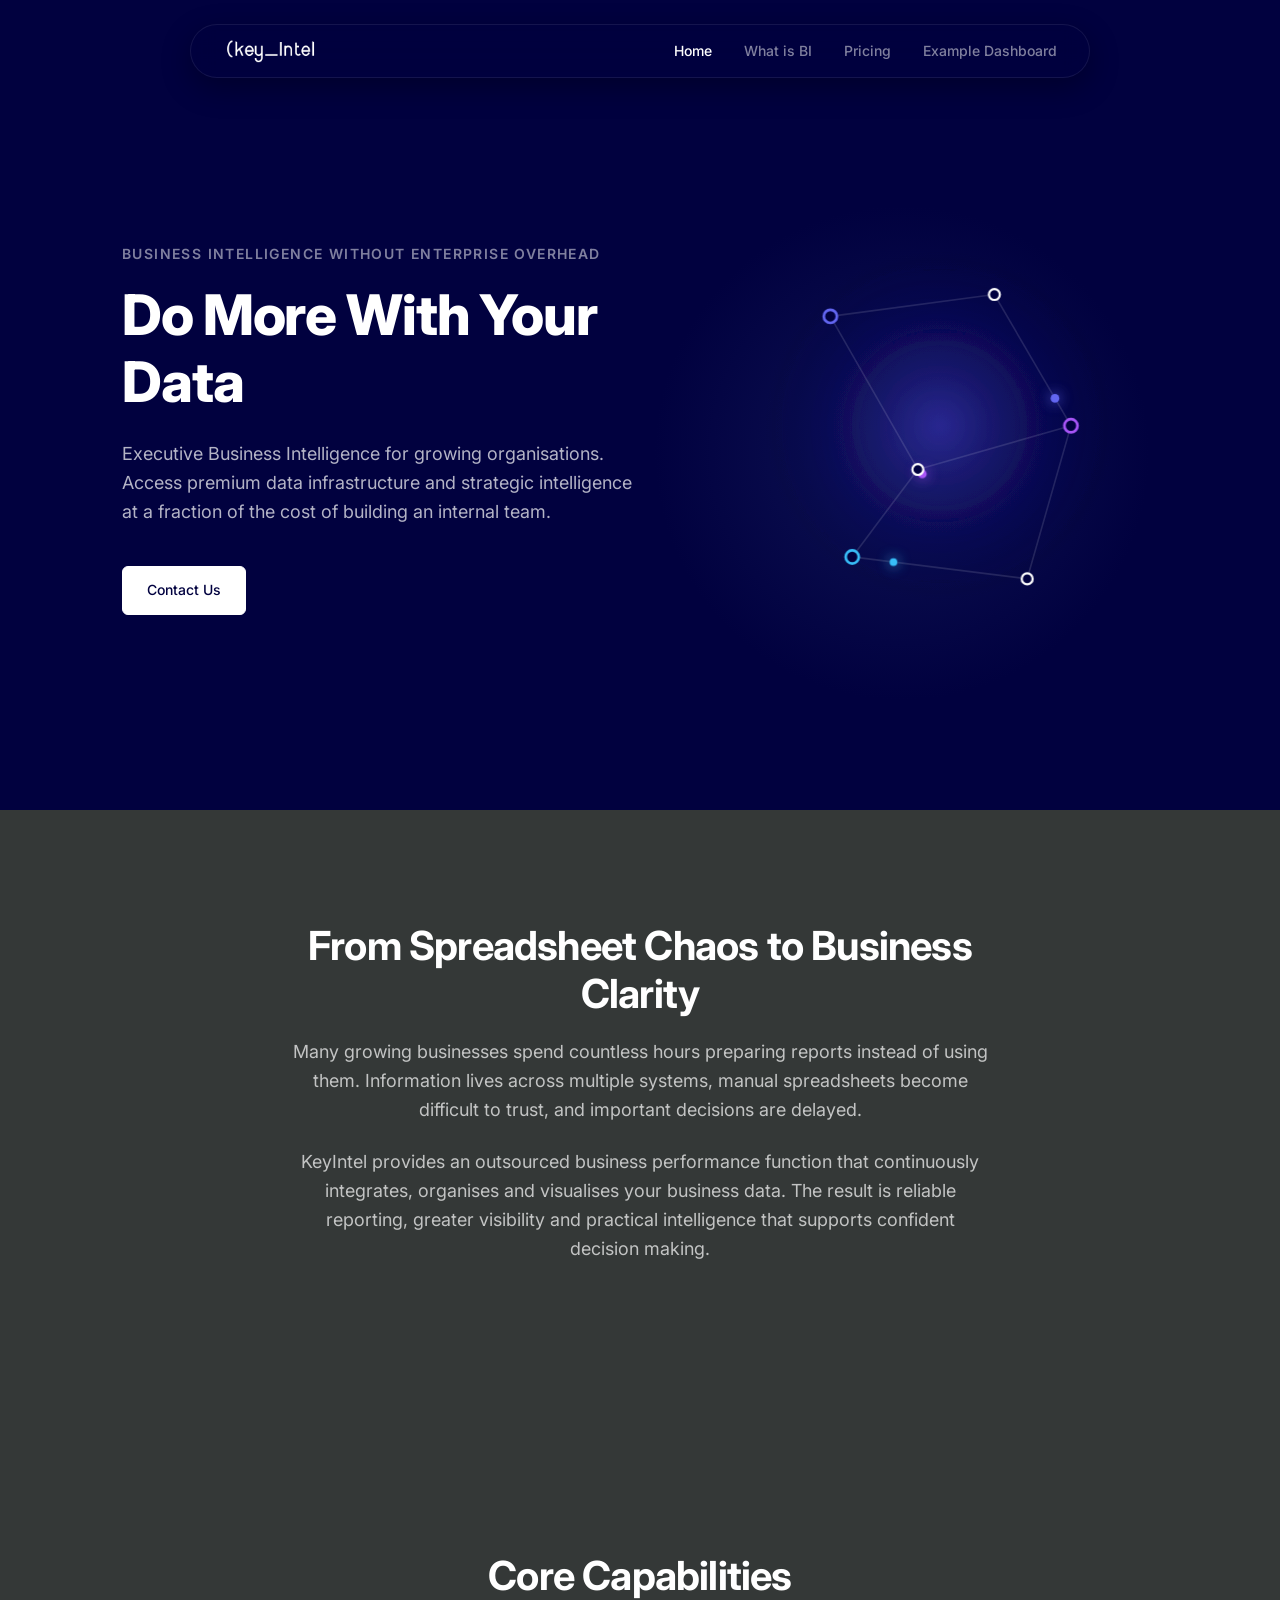
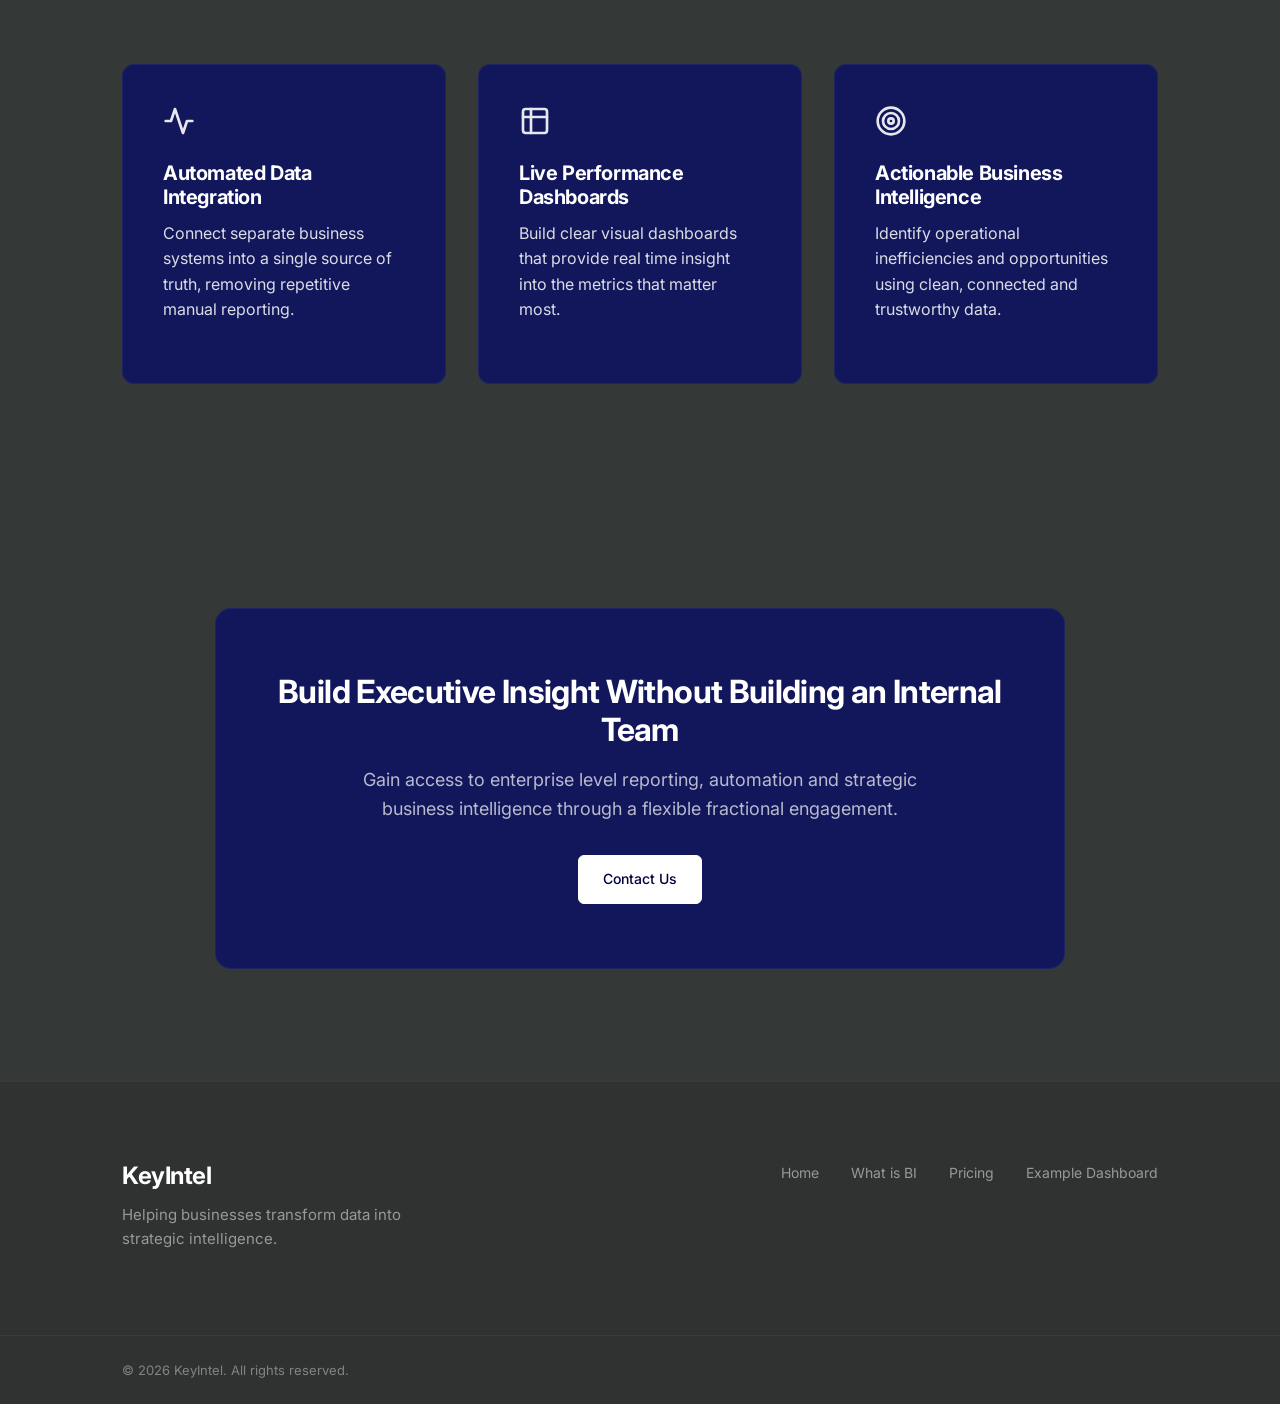
==== commit e081dd64: "new animation" ====
--- a/index.html
+++ b/index.html
@@ -44,38 +44,59 @@
                 </div>
             </div>
             
-            <!-- Pure SVG Intelligence Network Graphic -->
-            <div class="hero-graphic">
-                <svg viewBox="0 0 400 400" fill="none" xmlns="http://www.w3.org/2000/svg" class="network-svg">
-                    <!-- Connection Lines -->
-                    <line x1="100" y1="100" x2="250" y2="80" stroke="rgba(255,255,255,0.15)" stroke-width="1.5" />
-                    <line x1="250" y1="80" x2="320" y2="200" stroke="rgba(255,255,255,0.15)" stroke-width="1.5" />
-                    <line x1="100" y1="100" x2="180" y2="240" stroke="rgba(255,255,255,0.15)" stroke-width="1.5" />
-                    <line x1="180" y1="240" x2="320" y2="200" stroke="rgba(255,255,255,0.15)" stroke-width="1.5" />
-                    <line x1="180" y1="240" x2="120" y2="320" stroke="rgba(255,255,255,0.15)" stroke-width="1.5" />
-                    <line x1="320" y1="200" x2="280" y2="340" stroke="rgba(255,255,255,0.15)" stroke-width="1.5" />
-                    <line x1="120" y1="320" x2="280" y2="340" stroke="rgba(255,255,255,0.15)" stroke-width="1.5" />
-                    
-                    <!-- Animated Data Pulses -->
-                    <circle r="3" fill="#ffffff" class="pulse-dot dot-1">
-                        <animateMotion dur="6s" repeatCount="indefinite" path="M 100 100 L 250 80 L 320 200" />
-                    </circle>
-                    <circle r="3" fill="#ffffff" class="pulse-dot dot-2">
-                        <animateMotion dur="8s" repeatCount="indefinite" path="M 100 100 L 180 240 L 120 320 L 280 340" />
-                    </circle>
-                    <circle r="3" fill="#ffffff" class="pulse-dot dot-3">
-                        <animateMotion dur="7s" repeatCount="indefinite" path="M 320 200 L 180 240 L 280 340" />
-                    </circle>
+            <!-- Epic SVG Intelligence Network Graphic -->
+<div class="hero-graphic">
+    <svg viewBox="0 0 400 400" fill="none" xmlns="http://www.w3.org/2000/svg" class="network-svg">
+        <!-- Definitions for Glow Effects and Gradients -->
+        <defs>
+            <filter id="glow" x="-20%" y="-20%" width="140%" height="140%">
+                <feGaussianBlur stdDeviation="6" result="blur" />
+                <feComposite in="SourceGraphic" in2="blur" operator="over" />
+            </filter>
+            <radialGradient id="net-glow" cx="50%" cy="50%" r="50%">
+                <stop offset="0%" stop-color="#4f46e5" stop-opacity="0.25" />
+                <stop offset="100%" stop-color="#01013f" stop-opacity="0" />
+            </radialGradient>
+        </defs>
 
-                    <!-- Nodes -->
-                    <circle cx="100" cy="100" r="5" fill="#01013f" stroke="#ffffff" stroke-width="2" class="node" />
-                    <circle cx="250" cy="80" r="5" fill="#01013f" stroke="#ffffff" stroke-width="2" class="node" />
-                    <circle cx="320" cy="200" r="5" fill="#01013f" stroke="#ffffff" stroke-width="2" class="node" />
-                    <circle cx="180" cy="240" r="5" fill="#01013f" stroke="#ffffff" stroke-width="2" class="node" />
-                    <circle cx="120" cy="320" r="5" fill="#01013f" stroke="#ffffff" stroke-width="2" class="node" />
-                    <circle cx="280" cy="340" r="5" fill="#01013f" stroke="#ffffff" stroke-width="2" class="node" />
-                </svg>
-            </div>
+        <!-- Ambient Background Network Glow -->
+        <circle cx="200" cy="200" r="160" fill="url(#net-glow)" filter="url(#glow)" />
+
+        <!-- Connection Lines -->
+        <g class="network-lines">
+            <line x1="100" y1="100" x2="250" y2="80" stroke="rgba(255,255,255,0.12)" stroke-width="1.5" />
+            <line x1="250" y1="80" x2="320" y2="200" stroke="rgba(255,255,255,0.12)" stroke-width="1.5" />
+            <line x1="100" y1="100" x2="180" y2="240" stroke="rgba(255,255,255,0.12)" stroke-width="1.5" />
+            <line x1="180" y1="240" x2="320" y2="200" stroke="rgba(255,255,255,0.12)" stroke-width="1.5" />
+            <line x1="180" y1="240" x2="120" y2="320" stroke="rgba(255,255,255,0.12)" stroke-width="1.5" />
+            <line x1="320" y1="200" x2="280" y2="340" stroke="rgba(255,255,255,0.12)" stroke-width="1.5" />
+            <line x1="120" y1="320" x2="280" y2="340" stroke="rgba(255,255,255,0.12)" stroke-width="1.5" />
+        </g>
+        
+        <!-- Animated Data Pulses with Neon Glow -->
+        <g filter="url(#glow)">
+            <circle r="4" fill="#6366f1" class="pulse-dot dot-1">
+                <animateMotion dur="4s" repeatCount="indefinite" path="M 100 100 L 250 80 L 320 200 L 180 240 Z" />
+            </circle>
+            <circle r="3.5" fill="#38bdf8" class="pulse-dot dot-2">
+                <animateMotion dur="6s" repeatCount="indefinite" path="M 280 340 L 120 320 L 180 240 L 100 100" />
+            </circle>
+            <circle r="4" fill="#a855f7" class="pulse-dot dot-3">
+                <animateMotion dur="5s" repeatCount="indefinite" path="M 320 200 L 180 240 L 280 340 Z" />
+            </circle>
+        </g>
+
+        <!-- Interactive Nodes -->
+        <g class="network-nodes">
+            <circle cx="100" cy="100" r="6" fill="#01013f" stroke="#6366f1" stroke-width="2.5" class="node node-1" />
+            <circle cx="250" cy="80" r="5" fill="#01013f" stroke="#ffffff" stroke-width="2" class="node node-2" />
+            <circle cx="320" cy="200" r="6" fill="#01013f" stroke="#a855f7" stroke-width="2.5" class="node node-3" />
+            <circle cx="180" cy="240" r="5" fill="#01013f" stroke="#ffffff" stroke-width="2" class="node node-4" />
+            <circle cx="120" cy="320" r="6" fill="#01013f" stroke="#38bdf8" stroke-width="2.5" class="node node-5" />
+            <circle cx="280" cy="340" r="5" fill="#01013f" stroke="#ffffff" stroke-width="2" class="node node-6" />
+        </g>
+    </svg>
+</div>
         </div>
     </section>
 
--- a/css/style.css
+++ b/css/style.css
@@ -15,6 +15,7 @@
     --radius-pill: 99px;
     --max-width: 1100px;
     --transition-smooth: all 0.3s cubic-bezier(0.16, 1, 0.3, 1);
+    --background-page: #343837;
 }
 
 /* Base Reset & Core Typography */
@@ -30,7 +31,7 @@
 
 body {
     font-family: 'Inter', -apple-system, BlinkMacSystemFont, "Segoe UI", Roboto, sans-serif;
-    background-color: var(--primary);
+    background-color: var(--background-page);
     color: rgba(255, 255, 255, 0.85);
     line-height: 1.6;
     -webkit-font-smoothing: antialiased;
@@ -145,6 +146,7 @@
     display: flex;
     align-items: center;
     min-height: 90vh;
+    background-color: var(--primary);
 }
 
 .hero-minimal {
@@ -193,29 +195,55 @@
     margin: 0 auto;
 }
 
-/* SVG Inline Intelligence Canvas */
-.hero-graphic {
-    display: flex;
-    justify-content: center;
-    align-items: center;
-}
-
+/* ==========================================================
+   Epic Network Animation Enhancements
+   ========================================================== */
+
+/* Subtle breathing movement for the entire network */
 .network-svg {
-    width: 100%;
-    max-width: 380px;
-    opacity: 0.85;
-}
-
-.node {
-    animation: drift 6s ease-in-out infinite alternate;
-}
-.node:nth-child(even) {
-    animation-duration: 8s;
-}
-
-@keyframes drift {
-    0% { transform: translate(0, 0); }
-    100% { transform: translate(4px, -4px); }
+  animation: floatNetwork 8s ease-in-out infinite;
+  transform-origin: center;
+}
+
+/* Make key core nodes pulse with light */
+.network-nodes .node-1,
+.network-nodes .node-3,
+.network-nodes .node-5 {
+  animation: nodeGlow 3s ease-in-out infinite alternate;
+  transform-origin: calc(var(--cx, 0) * 1px) calc(var(--cy, 0) * 1px);
+}
+
+/* Individual animation delays for overlapping data pulses */
+.dot-1 { animation: pulseIntensity 2s infinite alternate; }
+.dot-2 { animation: pulseIntensity 2.5s infinite alternate; animation-delay: 0.5s; }
+.dot-3 { animation: pulseIntensity 1.8s infinite alternate; animation-delay: 1s; }
+
+/* Interactive hover effect to make the network feel alive */
+.hero-graphic:hover .node {
+  stroke: #50e3c2 !important;
+  r: 7px;
+  transition: all 0.4s cubic-bezier(0.16, 1, 0.3, 1);
+}
+
+.hero-graphic:hover line {
+  stroke: rgba(255, 255, 255, 0.3);
+  transition: stroke 0.4s ease;
+}
+
+/* Keyframes for the Epic Effects */
+@keyframes floatNetwork {
+  0%, 100% { transform: translateY(0) scale(1); }
+  50% { transform: translateY(-10px) scale(1.02); }
+}
+
+@keyframes nodeGlow {
+  0% { stroke-width: 2.5; filter: drop-shadow(0 0 2px rgba(99, 102, 241, 0.5)); }
+  100% { stroke-width: 4; filter: drop-shadow(0 0 8px rgba(99, 102, 241, 0.9)); }
+}
+
+@keyframes pulseIntensity {
+  0% { opacity: 0.6; r: 3px; }
+  100% { opacity: 1; r: 5px; }
 }
 
 /* Minimalist Button Matrix */
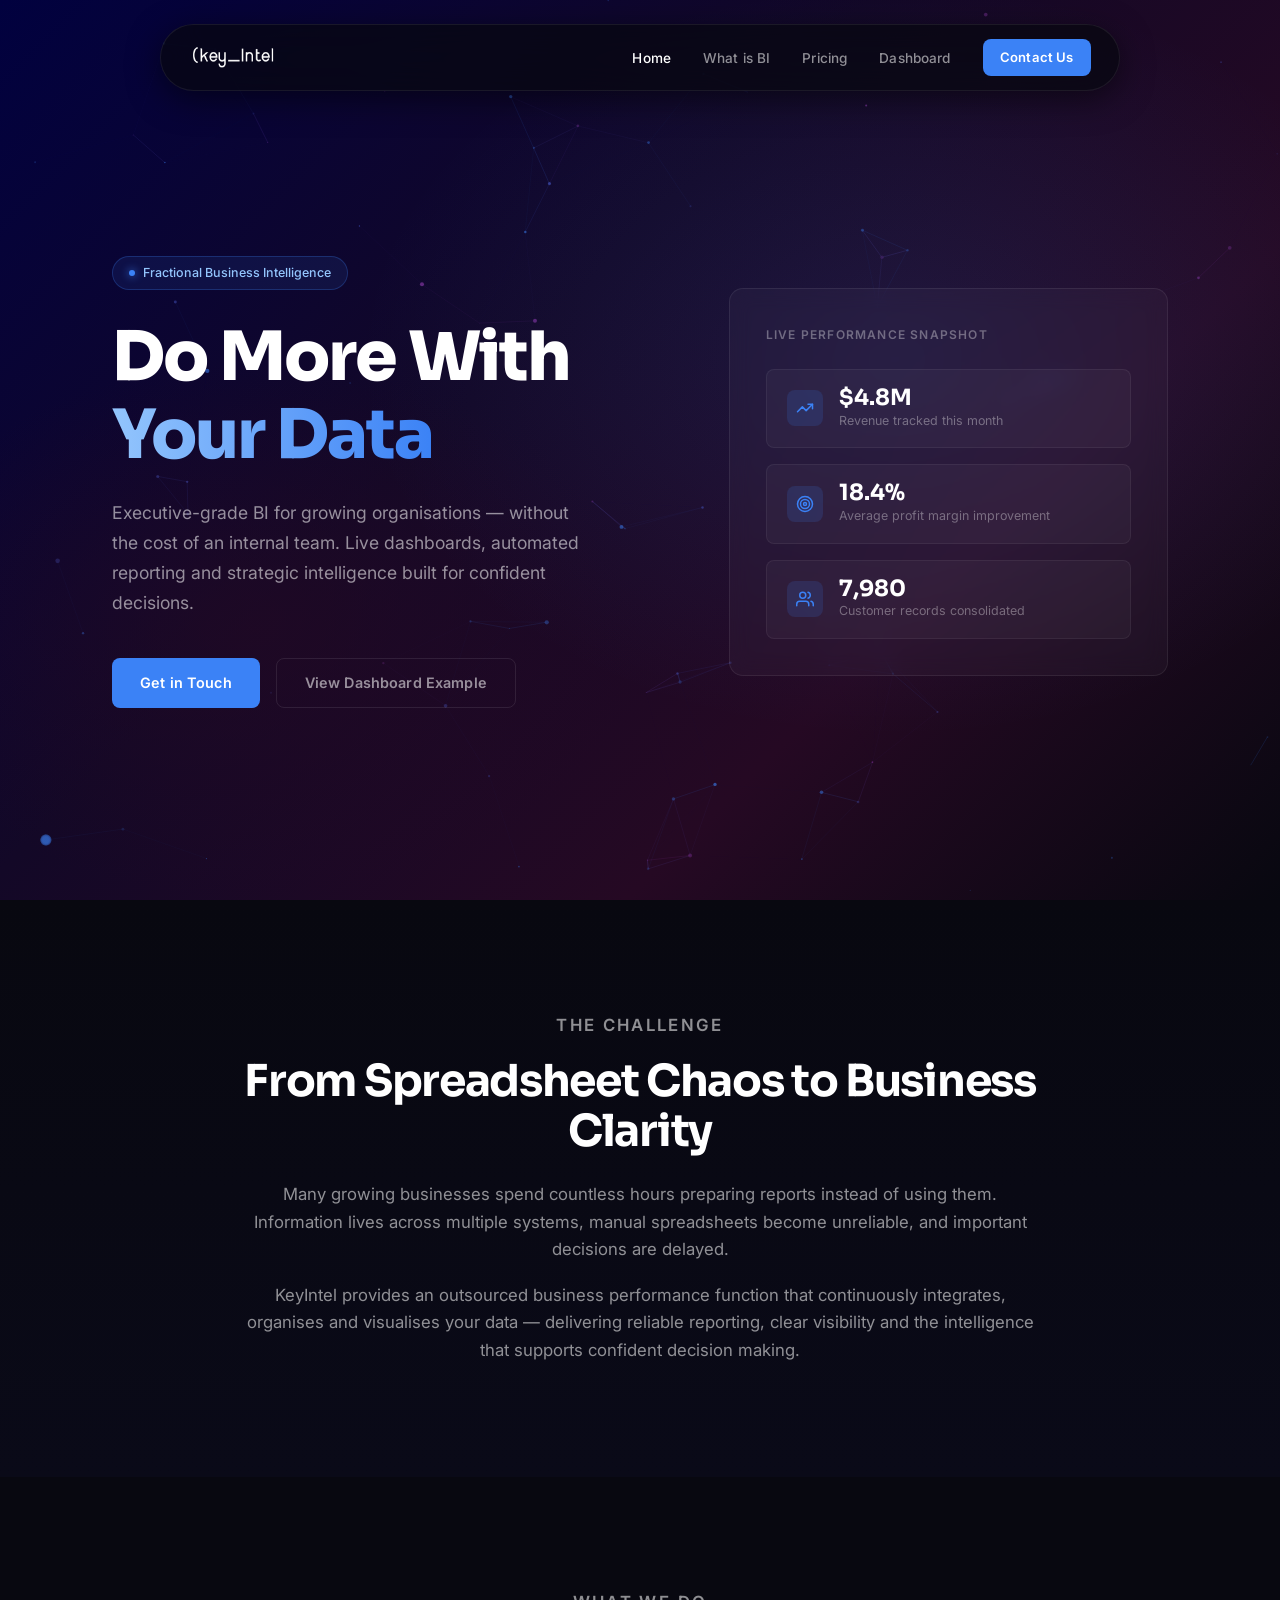
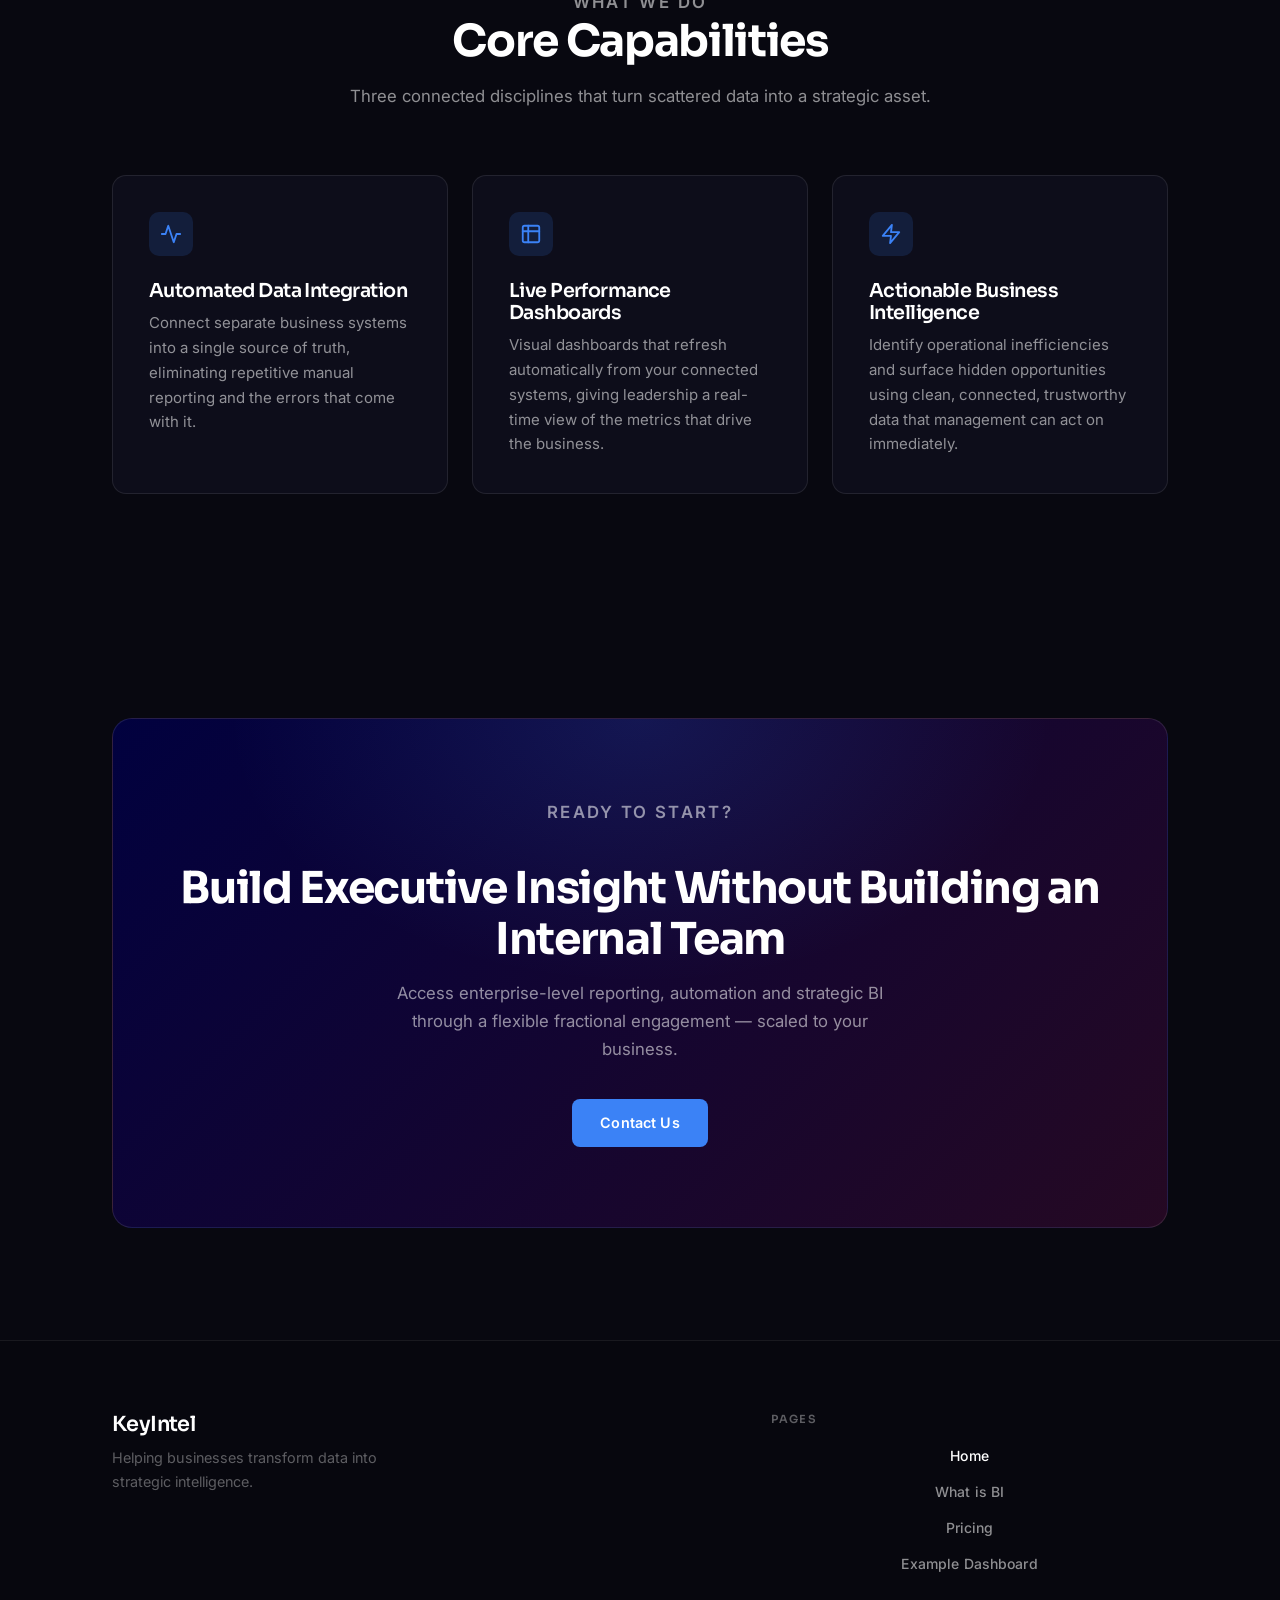
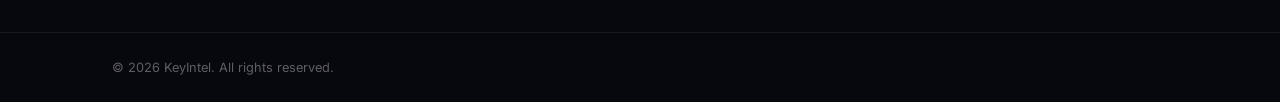
==== commit 7ad7e77c: "website version 3" ====
--- a/index.html
+++ b/index.html
@@ -1,198 +1,182 @@
-<!DOCTYPE html>
-<html lang="en-GB">
-<head>
-    <meta charset="UTF-8">
-    <meta name="viewport" content="width=device-width, initial-scale=1.0">
-    <title>KeyIntel | Do More With Your Data</title>
-    <meta name="description" content="KeyIntel provides fractional business intelligence and performance consulting through live dashboards, automated reporting and strategic data solutions.">
-    <link rel="stylesheet" href="css/style.css">
-    <link rel="preconnect" href="https://fonts.googleapis.com">
-    <link rel="preconnect" href="https://fonts.gstatic.com" crossorigin>
-    <link href="https://fonts.googleapis.com/css2?family=Inter:wght@300;400;500;600;700;800&display=swap" rel="stylesheet">
-</head>
-<body>
-
-    <!-- Navigation -->
-    <header class="header">
-        <div class="container nav-container">
-            <a href="index.html" class="logo">
-                <img src="assets/logo.png" alt="KeyIntel Logo">
-            </a>
-            <nav>
-                <ul>
-                    <li><a href="index.html" class="active">Home</a></li>
-                    <li><a href="what-is-bi.html">What is BI</a></li>
-                    <li><a href="pricing.html">Pricing</a></li>
-                    <li><a href="dashboard.html">Example Dashboard</a></li>
-                </ul>
-            </nav>
-        </div>
-    </header>
-
-    <!-- Hero Section -->
-    <section class="hero">
-        <div class="hero-glow"></div>
-        <div class="container hero-grid">
-            <div class="hero-content">
-                <p class="eyebrow">Business Intelligence Without Enterprise Overhead</p>
-                <h1>Do More With Your Data</h1>
-                <p class="hero-text">
-                    Executive Business Intelligence for growing organisations. Access premium data infrastructure and strategic intelligence at a fraction of the cost of building an internal team.
-                </p>
-                <div class="hero-actions">
-                    <a href="mailto:hello@keyintel.co.nz" class="btn btn-primary">Contact Us</a>
-                </div>
-            </div>
-            
-            <!-- Epic SVG Intelligence Network Graphic -->
-<div class="hero-graphic">
-    <svg viewBox="0 0 400 400" fill="none" xmlns="http://www.w3.org/2000/svg" class="network-svg">
-        <!-- Definitions for Glow Effects and Gradients -->
-        <defs>
-            <filter id="glow" x="-20%" y="-20%" width="140%" height="140%">
-                <feGaussianBlur stdDeviation="6" result="blur" />
-                <feComposite in="SourceGraphic" in2="blur" operator="over" />
-            </filter>
-            <radialGradient id="net-glow" cx="50%" cy="50%" r="50%">
-                <stop offset="0%" stop-color="#4f46e5" stop-opacity="0.25" />
-                <stop offset="100%" stop-color="#01013f" stop-opacity="0" />
-            </radialGradient>
-        </defs>
-
-        <!-- Ambient Background Network Glow -->
-        <circle cx="200" cy="200" r="160" fill="url(#net-glow)" filter="url(#glow)" />
-
-        <!-- Connection Lines -->
-        <g class="network-lines">
-            <line x1="100" y1="100" x2="250" y2="80" stroke="rgba(255,255,255,0.12)" stroke-width="1.5" />
-            <line x1="250" y1="80" x2="320" y2="200" stroke="rgba(255,255,255,0.12)" stroke-width="1.5" />
-            <line x1="100" y1="100" x2="180" y2="240" stroke="rgba(255,255,255,0.12)" stroke-width="1.5" />
-            <line x1="180" y1="240" x2="320" y2="200" stroke="rgba(255,255,255,0.12)" stroke-width="1.5" />
-            <line x1="180" y1="240" x2="120" y2="320" stroke="rgba(255,255,255,0.12)" stroke-width="1.5" />
-            <line x1="320" y1="200" x2="280" y2="340" stroke="rgba(255,255,255,0.12)" stroke-width="1.5" />
-            <line x1="120" y1="320" x2="280" y2="340" stroke="rgba(255,255,255,0.12)" stroke-width="1.5" />
-        </g>
-        
-        <!-- Animated Data Pulses with Neon Glow -->
-        <g filter="url(#glow)">
-            <circle r="4" fill="#6366f1" class="pulse-dot dot-1">
-                <animateMotion dur="4s" repeatCount="indefinite" path="M 100 100 L 250 80 L 320 200 L 180 240 Z" />
-            </circle>
-            <circle r="3.5" fill="#38bdf8" class="pulse-dot dot-2">
-                <animateMotion dur="6s" repeatCount="indefinite" path="M 280 340 L 120 320 L 180 240 L 100 100" />
-            </circle>
-            <circle r="4" fill="#a855f7" class="pulse-dot dot-3">
-                <animateMotion dur="5s" repeatCount="indefinite" path="M 320 200 L 180 240 L 280 340 Z" />
-            </circle>
-        </g>
-
-        <!-- Interactive Nodes -->
-        <g class="network-nodes">
-            <circle cx="100" cy="100" r="6" fill="#01013f" stroke="#6366f1" stroke-width="2.5" class="node node-1" />
-            <circle cx="250" cy="80" r="5" fill="#01013f" stroke="#ffffff" stroke-width="2" class="node node-2" />
-            <circle cx="320" cy="200" r="6" fill="#01013f" stroke="#a855f7" stroke-width="2.5" class="node node-3" />
-            <circle cx="180" cy="240" r="5" fill="#01013f" stroke="#ffffff" stroke-width="2" class="node node-4" />
-            <circle cx="120" cy="320" r="6" fill="#01013f" stroke="#38bdf8" stroke-width="2.5" class="node node-5" />
-            <circle cx="280" cy="340" r="5" fill="#01013f" stroke="#ffffff" stroke-width="2" class="node node-6" />
-        </g>
-    </svg>
-</div>
-        </div>
-    </section>
-
-    <!-- Problem Section -->
-    <section class="section">
-        <div class="container container-narrow">
-            <div class="section-title">
-                <h2>From Spreadsheet Chaos to Business Clarity</h2>
-                <p>
-                    Many growing businesses spend countless hours preparing reports instead of using them. Information lives across multiple systems, manual spreadsheets become difficult to trust, and important decisions are delayed.
-                </p>
-                <p>
-                    KeyIntel provides an outsourced business performance function that continuously integrates, organises and visualises your business data. The result is reliable reporting, greater visibility and practical intelligence that supports confident decision making.
-                </p>
-            </div>
-        </div>
-    </section>
-
-    <!-- Capabilities Section -->
-    <section class="section">
-        <div class="container">
-            <div class="section-title">
-                <h2>Core Capabilities</h2>
-            </div>
-            <div class="cards-grid">
-                <article class="card">
-                    <div class="card-icon">
-                        <!-- Modern Integration Icon -->
-                        <svg viewBox="0 0 24 24" fill="none" stroke="currentColor" stroke-width="2" stroke-linecap="round" stroke-linejoin="round">
-                            <path d="M22 12h-4l-3 9L9 3l-3 9H2"/>
-                        </svg>
-                    </div>
-                    <h3>Automated Data Integration</h3>
-                    <p>Connect separate business systems into a single source of truth, removing repetitive manual reporting.</p>
-                </article>
-                
-                <article class="card">
-                    <div class="card-icon">
-                        <!-- Modern Dashboard / Layout Icon -->
-                        <svg viewBox="0 0 24 24" fill="none" stroke="currentColor" stroke-width="2" stroke-linecap="round" stroke-linejoin="round">
-                            <rect x="3" y="3" width="18" height="18" rx="2" />
-                            <path d="M9 3v18M3 9h18" />
-                        </svg>
-                    </div>
-                    <h3>Live Performance Dashboards</h3>
-                    <p>Build clear visual dashboards that provide real time insight into the metrics that matter most.</p>
-                </article>
-                
-                <article class="card">
-                    <div class="card-icon">
-                        <!-- Modern Intelligence / Target Icon -->
-                        <svg viewBox="0 0 24 24" fill="none" stroke="currentColor" stroke-width="2" stroke-linecap="round" stroke-linejoin="round">
-                            <circle cx="12" cy="12" r="10"/>
-                            <circle cx="12" cy="12" r="6"/>
-                            <circle cx="12" cy="12" r="2"/>
-                        </svg>
-                    </div>
-                    <h3>Actionable Business Intelligence</h3>
-                    <p>Identify operational inefficiencies and opportunities using clean, connected and trustworthy data.</p>
-                </article>
-            </div>
-        </div>
-    </section>
-
-    <!-- Call To Action -->
-    <section class="section">
-        <div class="container">
-            <div class="cta-box">
-                <h2>Build Executive Insight Without Building an Internal Team</h2>
-                <p>Gain access to enterprise level reporting, automation and strategic business intelligence through a flexible fractional engagement.</p>
-                <a href="mailto:hello@keyintel.co.nz" class="btn btn-primary">Contact Us</a>
-            </div>
-        </div>
-    </section>
-
-    <!-- Footer -->
-    <footer class="footer">
-        <div class="container footer-grid">
-            <div class="footer-brand">
-                <h3>KeyIntel</h3>
-                <p>Helping businesses transform data into strategic intelligence.</p>
-            </div>
-            <div class="footer-links">
-                <a href="index.html">Home</a>
-                <a href="what-is-bi.html">What is BI</a>
-                <a href="pricing.html">Pricing</a>
-                <a href="dashboard.html">Example Dashboard</a>
-            </div>
-        </div>
-        <div class="copyright">
-            <div class="container">
-                &copy; 2026 KeyIntel. All rights reserved.
-            </div>
-        </div>
-    </footer>
-
-    <script src="js/script.js"></script>
-</body>
-</html>+<!DOCTYPE html>
+<html lang="en-GB">
+<head>
+  <meta charset="UTF-8">
+  <meta name="viewport" content="width=device-width, initial-scale=1.0">
+  <title>KeyIntel | Do More With Your Data</title>
+  <meta name="description" content="KeyIntel provides fractional business intelligence and performance consulting through live dashboards, automated reporting and strategic data solutions.">
+  <link rel="stylesheet" href="css/style.css">
+</head>
+<body>
+
+  <!-- Navigation -->
+  <header class="header">
+    <div class="nav-inner">
+      <a href="index.html" class="logo">
+        <img src="assets/logo.png" alt="KeyIntel">
+      </a>
+      <nav>
+        <ul>
+          <li><a href="index.html">Home</a></li>
+          <li><a href="what-is-bi.html">What is BI</a></li>
+          <li><a href="pricing.html">Pricing</a></li>
+          <li><a href="dashboard.html">Dashboard</a></li>
+          <li><a href="mailto:hello@keyintel.co.nz" class="btn btn-primary" style="padding:0.5rem 1.1rem;font-size:0.82rem;">Contact Us</a></li>
+        </ul>
+      </nav>
+    </div>
+  </header>
+
+  <!-- Hero -->
+  <section class="hero">
+    <canvas id="hero-canvas"></canvas>
+    <div class="hero-content-wrap">
+      <div class="container hero-grid">
+
+        <!-- Left -->
+        <div class="hero-left">
+          <div class="hero-badge">Fractional Business Intelligence</div>
+          <h1>Do More With<br><span class="accent-text">Your Data</span></h1>
+          <p class="hero-sub">
+            Executive-grade BI for growing organisations — without the cost of an internal team. Live dashboards, automated reporting and strategic intelligence built for confident decisions.
+          </p>
+          <div class="hero-actions">
+            <a href="mailto:hello@keyintel.co.nz" class="btn btn-primary">Get in Touch</a>
+            <a href="dashboard.html" class="btn btn-ghost">View Dashboard Example</a>
+          </div>
+        </div>
+
+        <!-- Right panel -->
+        <div class="hero-panel">
+          <p class="hero-panel-title">Live Performance Snapshot</p>
+          <div class="hero-stat-row">
+            <div class="hero-stat">
+              <div class="hero-stat-icon">
+                <svg viewBox="0 0 24 24" fill="none" stroke="currentColor" stroke-width="2" stroke-linecap="round" stroke-linejoin="round">
+                  <polyline points="22 7 13.5 15.5 8.5 10.5 2 17"/><polyline points="16 7 22 7 22 13"/>
+                </svg>
+              </div>
+              <div>
+                <div class="hero-stat-val">$4.8M</div>
+                <div class="hero-stat-label">Revenue tracked this month</div>
+              </div>
+            </div>
+            <div class="hero-stat">
+              <div class="hero-stat-icon">
+                <svg viewBox="0 0 24 24" fill="none" stroke="currentColor" stroke-width="2" stroke-linecap="round" stroke-linejoin="round">
+                  <circle cx="12" cy="12" r="10"/><circle cx="12" cy="12" r="6"/><circle cx="12" cy="12" r="2"/>
+                </svg>
+              </div>
+              <div>
+                <div class="hero-stat-val">18.4%</div>
+                <div class="hero-stat-label">Average profit margin improvement</div>
+              </div>
+            </div>
+            <div class="hero-stat">
+              <div class="hero-stat-icon">
+                <svg viewBox="0 0 24 24" fill="none" stroke="currentColor" stroke-width="2" stroke-linecap="round" stroke-linejoin="round">
+                  <path d="M17 21v-2a4 4 0 0 0-4-4H5a4 4 0 0 0-4 4v2"/><circle cx="9" cy="7" r="4"/>
+                  <path d="M23 21v-2a4 4 0 0 0-3-3.87"/><path d="M16 3.13a4 4 0 0 1 0 7.75"/>
+                </svg>
+              </div>
+              <div>
+                <div class="hero-stat-val">7,980</div>
+                <div class="hero-stat-label">Customer records consolidated</div>
+              </div>
+            </div>
+          </div>
+        </div>
+
+      </div>
+    </div>
+  </section>
+
+  <!-- Problem -->
+  <section class="section problem-section">
+    <div class="container">
+      <div class="problem-inner reveal">
+        <p class="eyebrow">The Challenge</p>
+        <h2>From Spreadsheet Chaos to Business Clarity</h2>
+        <p>Many growing businesses spend countless hours preparing reports instead of using them. Information lives across multiple systems, manual spreadsheets become unreliable, and important decisions are delayed.</p>
+        <p>KeyIntel provides an outsourced business performance function that continuously integrates, organises and visualises your data — delivering reliable reporting, clear visibility and the intelligence that supports confident decision making.</p>
+      </div>
+    </div>
+  </section>
+
+  <!-- Capabilities -->
+  <section class="section">
+    <div class="container">
+      <div class="section-title reveal">
+        <p class="eyebrow">What We Do</p>
+        <h2>Core Capabilities</h2>
+        <p>Three connected disciplines that turn scattered data into a strategic asset.</p>
+      </div>
+      <div class="cards-grid">
+        <article class="card reveal reveal-delay-1">
+          <div class="card-icon">
+            <svg viewBox="0 0 24 24" fill="none" stroke="currentColor" stroke-width="2" stroke-linecap="round" stroke-linejoin="round">
+              <path d="M22 12h-4l-3 9L9 3l-3 9H2"/>
+            </svg>
+          </div>
+          <h3>Automated Data Integration</h3>
+          <p>Connect separate business systems into a single source of truth, eliminating repetitive manual reporting and the errors that come with it.</p>
+        </article>
+        <article class="card reveal reveal-delay-2">
+          <div class="card-icon">
+            <svg viewBox="0 0 24 24" fill="none" stroke="currentColor" stroke-width="2" stroke-linecap="round" stroke-linejoin="round">
+              <rect x="3" y="3" width="18" height="18" rx="2"/><path d="M9 3v18M3 9h18"/>
+            </svg>
+          </div>
+          <h3>Live Performance Dashboards</h3>
+          <p>Visual dashboards that refresh automatically from your connected systems, giving leadership a real-time view of the metrics that drive the business.</p>
+        </article>
+        <article class="card reveal reveal-delay-3">
+          <div class="card-icon">
+            <svg viewBox="0 0 24 24" fill="none" stroke="currentColor" stroke-width="2" stroke-linecap="round" stroke-linejoin="round">
+              <polygon points="13 2 3 14 12 14 11 22 21 10 12 10 13 2"/>
+            </svg>
+          </div>
+          <h3>Actionable Business Intelligence</h3>
+          <p>Identify operational inefficiencies and surface hidden opportunities using clean, connected, trustworthy data that management can act on immediately.</p>
+        </article>
+      </div>
+    </div>
+  </section>
+
+  <!-- CTA -->
+  <section class="section">
+    <div class="container">
+      <div class="cta-box reveal">
+        <p class="eyebrow">Ready to start?</p>
+        <h2>Build Executive Insight Without Building an Internal Team</h2>
+        <p>Access enterprise-level reporting, automation and strategic BI through a flexible fractional engagement — scaled to your business.</p>
+        <a href="mailto:hello@keyintel.co.nz" class="btn btn-primary">Contact Us</a>
+      </div>
+    </div>
+  </section>
+
+  <!-- Footer -->
+  <footer class="footer">
+    <div class="container footer-grid">
+      <div class="footer-brand">
+        <h3>KeyIntel</h3>
+        <p>Helping businesses transform data into strategic intelligence.</p>
+      </div>
+      <nav class="footer-nav">
+        <h4>Pages</h4>
+        <ul>
+          <li><a href="index.html">Home</a></li>
+          <li><a href="what-is-bi.html">What is BI</a></li>
+          <li><a href="pricing.html">Pricing</a></li>
+          <li><a href="dashboard.html">Example Dashboard</a></li>
+        </ul>
+      </nav>
+    </div>
+    <div class="footer-bottom">
+      <div class="container">&copy; <span class="footer-year"></span> KeyIntel. All rights reserved.</div>
+    </div>
+  </footer>
+
+  <script src="js/script.js"></script>
+</body>
+</html>
--- a/css/style.css
+++ b/css/style.css
@@ -1,636 +1,660 @@
-/* ==========================================================================
-   KeyIntel V2 - Global Production Stylesheet
-   Pure CSS - Framework Free, Premium Technology Aesthetic
-   ========================================================================== */
-
-:root {
-    --primary: #01013f;
-    --surface: #11175a;
-    --border: rgba(255, 255, 255, 0.08);
-    --border-light: rgba(255, 255, 255, 0.05);
-    --text: #ffffff;
-    --text-muted: rgba(255, 255, 255, 0.7);
-    --text-dim: rgba(255, 255, 255, 0.5);
-    --radius-card: 12px;
-    --radius-pill: 99px;
-    --max-width: 1100px;
-    --transition-smooth: all 0.3s cubic-bezier(0.16, 1, 0.3, 1);
-    --background-page: #343837;
-}
-
-/* Base Reset & Core Typography */
-* {
-    box-sizing: border-box;
-    margin: 0;
-    padding: 0;
-}
-
-html {
-    scroll-behavior: smooth;
-}
-
-body {
-    font-family: 'Inter', -apple-system, BlinkMacSystemFont, "Segoe UI", Roboto, sans-serif;
-    background-color: var(--background-page);
-    color: rgba(255, 255, 255, 0.85);
-    line-height: 1.6;
-    -webkit-font-smoothing: antialiased;
-    -moz-osx-font-smoothing: grayscale;
-    overflow-x: hidden;
-}
-
-h1, h2, h3, h4 {
-    color: var(--text);
-    font-weight: 700;
-    letter-spacing: -0.02em;
-    line-height: 1.2;
-}
-
-h1 {
-    font-size: 3.5rem;
-    font-weight: 800;
-    margin-bottom: 1.5rem;
-}
-
-h2 {
-    font-size: 2.25rem;
-    margin-bottom: 1.25rem;
-}
-
-h3 {
-    font-size: 1.25rem;
-    margin-bottom: 0.75rem;
-}
-
-p {
-    margin-bottom: 1.25rem;
-}
-
-/* Structural Layout Components */
-.container {
-    max-width: var(--max-width);
-    margin: 0 auto;
-    padding: 0 2rem;
-}
-
-.container-narrow {
-    max-width: 760px;
-}
-
-.section {
-    padding: 7rem 0;
-}
-
-.text-center {
-    text-align: center;
-}
-
-/* ==========================================================================
-   Header & Navigation (Floating Glass Layout)
-   ========================================================================== */
-.header {
-    position: fixed;
-    top: 1.5rem;
-    left: 0;
-    right: 0;
-    z-index: 1000;
-    pointer-events: none;
-    transition: transform 0.3s ease;
-}
-
-.nav-container {
-    background: rgba(1, 1, 63, 0.6);
-    backdrop-filter: blur(12px);
-    -webkit-backdrop-filter: blur(12px);
-    border: 1px solid var(--border);
-    border-radius: var(--radius-pill);
-    padding: 0.75rem 2rem;
-    display: flex;
-    align-items: center;
-    justify-content: space-between;
-    pointer-events: auto;
-    max-width: 900px;
-    box-shadow: 0 10px 30px rgba(0, 0, 0, 0.3);
-    transition: background 0.3s ease, box-shadow 0.3s ease;
-}
-
-.logo img {
-    height: 28px;
-    display: block;
-}
-
-nav ul {
-    display: flex;
-    list-style: none;
-    gap: 2rem;
-}
-
-nav a {
-    color: var(--text-dim);
-    text-decoration: none;
-    font-size: 0.875rem;
-    font-weight: 500;
-    transition: color 0.2s ease;
-}
-
-nav a:hover, nav a.active {
-    color: var(--text);
-}
-
-/* ==========================================================================
-   Hero Layout Adaptations
-   ========================================================================== */
-.hero {
-    position: relative;
-    padding: 11rem 0 8rem 0;
-    display: flex;
-    align-items: center;
-    min-height: 90vh;
-    background-color: var(--primary);
-}
-
-.hero-minimal {
-    position: relative;
-    padding: 12rem 0 4rem 0;
-    text-align: center;
-}
-
-.hero-glow {
-    position: absolute;
-    top: 25%;
-    right: 10%;
-    width: 500px;
-    height: 500px;
-    background: radial-gradient(circle, rgba(17, 23, 90, 0.8) 0%, rgba(1, 1, 63, 0) 70%);
-    z-index: 1;
-    pointer-events: none;
-}
-
-.hero-grid {
-    position: relative;
-    z-index: 2;
-    display: grid;
-    grid-template-columns: 1.1fr 0.9fr;
-    gap: 4rem;
-    align-items: center;
-}
-
-.eyebrow {
-    font-size: 0.875rem;
-    font-weight: 600;
-    text-transform: uppercase;
-    letter-spacing: 0.1em;
-    color: var(--text-dim);
-    margin-bottom: 1rem;
-}
-
-.hero-text {
-    font-size: 1.125rem;
-    color: var(--text-muted);
-    margin-bottom: 2.5rem;
-    max-width: 520px;
-}
-
-.hero-minimal .hero-text {
-    margin: 0 auto;
-}
-
-/* ==========================================================
-   Epic Network Animation Enhancements
-   ========================================================== */
-
-/* Subtle breathing movement for the entire network */
-.network-svg {
-  animation: floatNetwork 8s ease-in-out infinite;
-  transform-origin: center;
-}
-
-/* Make key core nodes pulse with light */
-.network-nodes .node-1,
-.network-nodes .node-3,
-.network-nodes .node-5 {
-  animation: nodeGlow 3s ease-in-out infinite alternate;
-  transform-origin: calc(var(--cx, 0) * 1px) calc(var(--cy, 0) * 1px);
-}
-
-/* Individual animation delays for overlapping data pulses */
-.dot-1 { animation: pulseIntensity 2s infinite alternate; }
-.dot-2 { animation: pulseIntensity 2.5s infinite alternate; animation-delay: 0.5s; }
-.dot-3 { animation: pulseIntensity 1.8s infinite alternate; animation-delay: 1s; }
-
-/* Interactive hover effect to make the network feel alive */
-.hero-graphic:hover .node {
-  stroke: #50e3c2 !important;
-  r: 7px;
-  transition: all 0.4s cubic-bezier(0.16, 1, 0.3, 1);
-}
-
-.hero-graphic:hover line {
-  stroke: rgba(255, 255, 255, 0.3);
-  transition: stroke 0.4s ease;
-}
-
-/* Keyframes for the Epic Effects */
-@keyframes floatNetwork {
-  0%, 100% { transform: translateY(0) scale(1); }
-  50% { transform: translateY(-10px) scale(1.02); }
-}
-
-@keyframes nodeGlow {
-  0% { stroke-width: 2.5; filter: drop-shadow(0 0 2px rgba(99, 102, 241, 0.5)); }
-  100% { stroke-width: 4; filter: drop-shadow(0 0 8px rgba(99, 102, 241, 0.9)); }
-}
-
-@keyframes pulseIntensity {
-  0% { opacity: 0.6; r: 3px; }
-  100% { opacity: 1; r: 5px; }
-}
-
-/* Minimalist Button Matrix */
-.btn {
-    display: inline-block;
-    font-size: 0.875rem;
-    font-weight: 500;
-    text-decoration: none;
-    padding: 0.75rem 1.5rem;
-    border-radius: 6px;
-    transition: all 0.2s ease;
-}
-
-.btn-primary {
-    background-color: var(--text);
-    color: var(--primary);
-    border: 1px solid var(--text);
-}
-
-.btn-primary:hover {
-    background-color: rgba(255, 255, 255, 0.9);
-    box-shadow: 0 0 20px rgba(255, 255, 255, 0.2);
-    transform: translateY(-1px);
-}
-
-/* ==========================================================================
-   Content Grid & Modular Cards
-   ========================================================================== */
-.section-title {
-    text-align: center;
-    margin-bottom: 4rem;
-}
-
-.section-title h2 {
-    font-size: 2.5rem;
-}
-
-.section-title p {
-    font-size: 1.125rem;
-    color: var(--text-muted);
-    max-width: 700px;
-    margin: 0 auto 1.5rem auto;
-}
-
-.cards-grid {
-    display: grid;
-    grid-template-columns: repeat(3, 1fr);
-    gap: 2rem;
-}
-
-.benefits-grid {
-    grid-template-columns: repeat(2, 1fr);
-}
-
-.card {
-    background-color: var(--surface);
-    border: 1px solid var(--border-light);
-    border-radius: var(--radius-card);
-    padding: 2.5rem;
-    transition: var(--transition-smooth);
-}
-
-.card:hover {
-    transform: translateY(-4px);
-    border-color: rgba(255, 255, 255, 0.15);
-    box-shadow: 0 20px 40px rgba(0, 0, 0, 0.2);
-}
-
-.card-icon {
-    color: var(--text);
-    width: 32px;
-    height: 32px;
-    margin-bottom: 1.5rem;
-    opacity: 0.9;
-}
-
-.card-icon svg {
-    width: 100%;
-    height: 100%;
-}
-
-/* Structural Call to Action Module */
-.cta-box {
-    background-color: var(--surface);
-    border: 1px solid var(--border-light);
-    border-radius: 16px;
-    padding: 4rem 3rem;
-    text-align: center;
-    max-width: 850px;
-    margin: 0 auto;
-}
-
-.cta-box h2 {
-    font-size: 2rem;
-    margin-bottom: 1rem;
-}
-
-.cta-box p {
-    color: var(--text-muted);
-    font-size: 1.125rem;
-    max-width: 580px;
-    margin: 0 auto 2rem auto;
-}
-
-/* ==========================================================================
-   Pricing Architecture Layouts
-   ========================================================================== */
-.pricing-grid {
-    display: grid;
-    grid-template-columns: repeat(2, 1fr);
-    gap: 2.5rem;
-    max-width: 960px;
-    margin: 0 auto;
-}
-
-.pricing-grid .card {
-    position: relative;
-    display: flex;
-    flex-direction: column;
-    justify-content: space-between;
-}
-
-.card-header {
-    margin-bottom: 1.5rem;
-}
-
-.price {
-    font-size: 3rem;
-    font-weight: 800;
-    color: var(--text);
-    line-height: 1;
-    margin: 0.5rem 0 0.25rem 0;
-}
-
-.price .period {
-    font-size: 1rem;
-    font-weight: 400;
-    color: var(--text-dim);
-}
-
-.price-subtitle {
-    font-size: 0.8125rem;
-    text-transform: uppercase;
-    letter-spacing: 0.05em;
-    color: rgba(255, 255, 255, 0.4);
-}
-
-.card-description {
-    font-size: 0.9375rem;
-    color: var(--text-muted);
-    margin-bottom: 2rem;
-}
-
-.card-scope {
-    border-top: 1px solid var(--border);
-    padding-top: 1.5rem;
-}
-
-.card-scope h4 {
-    font-size: 0.875rem;
-    text-transform: uppercase;
-    letter-spacing: 0.05em;
-    color: var(--text);
-    margin-bottom: 0.5rem;
-}
-
-.card-scope p {
-    font-size: 0.875rem;
-    color: rgba(255, 255, 255, 0.6);
-    margin-bottom: 0;
-}
-
-.card.featured {
-    border-color: rgba(255, 255, 255, 0.2);
-    box-shadow: 0 15px 35px rgba(0, 0, 0, 0.3);
-}
-
-.badge {
-    position: absolute;
-    top: 1.5rem;
-    right: 1.5rem;
-    background-color: rgba(255, 255, 255, 0.1);
-    color: var(--text);
-    font-size: 0.75rem;
-    font-weight: 600;
-    padding: 0.25rem 0.75rem;
-    border-radius: var(--radius-pill);
-    border: 1px solid rgba(255, 255, 255, 0.1);
-}
-
-/* ==========================================================================
-   Dashboard Viewport Modules
-   ========================================================================== */
-.dashboard-layout {
-    display: grid;
-    grid-template-columns: 280px 1fr;
-    gap: 3rem;
-    align-items: start;
-}
-
-.dashboard-sidebar h3 {
-    font-size: 1rem;
-    text-transform: uppercase;
-    letter-spacing: 0.05em;
-    color: rgba(255, 255, 255, 0.4);
-    margin-bottom: 1rem;
-}
-
-.dashboard-sidebar p {
-    font-size: 0.875rem;
-    color: rgba(255, 255, 255, 0.6);
-}
-
-.sidebar-card {
-    background-color: rgba(255, 255, 255, 0.02);
-    border: 1px solid var(--border-light);
-    padding: 1.25rem;
-    border-radius: 8px;
-    margin-bottom: 1rem;
-}
-
-.sidebar-card h4 {
-    font-size: 0.9375rem;
-    margin-bottom: 0.35rem;
-}
-
-.sidebar-card p {
-    margin-bottom: 0;
-    font-size: 0.8125rem;
-}
-
-/* Client Executive Metrics Panel */
-.dashboard-metrics-strip {
-    display: grid;
-    grid-template-columns: repeat(4, 1fr);
-    gap: 1.25rem;
-    margin-bottom: 1.5rem;
-}
-
-.metric-item {
-    background-color: var(--surface);
-    border: 1px solid var(--border-light);
-    border-radius: 8px;
-    padding: 1.25rem;
-}
-
-.metric-label {
-    display: block;
-    font-size: 0.75rem;
-    text-transform: uppercase;
-    letter-spacing: 0.05em;
-    color: var(--text-dim);
-    margin-bottom: 0.25rem;
-}
-
-.metric-value {
-    font-size: 1.5rem;
-    font-weight: 700;
-    color: var(--text);
-}
-
-/* Secure Application Canvas View */
-.dashboard-placeholder {
-    background-color: var(--surface);
-    border: 1px solid var(--border-light);
-    border-radius: 12px;
-    padding: 2.5rem;
-}
-
-.placeholder-content h2 {
-    font-size: 1.5rem;
-    margin-bottom: 0.75rem;
-}
-
-.placeholder-content p {
-    color: rgba(255, 255, 255, 0.6);
-    font-size: 0.9375rem;
-    margin-bottom: 2rem;
-}
-
-.superset-canvas-mock {
-    background-color: rgba(1, 1, 63, 0.5);
-    border: 1px dashed rgba(255, 255, 255, 0.15);
-    border-radius: 8px;
-    height: 450px;
-    display: flex;
-    justify-content: center;
-    align-items: center;
-}
-
-.mock-center-message {
-    text-align: center;
-    color: rgba(255, 255, 255, 0.3);
-}
-
-.mock-icon {
-    width: 48px;
-    height: 48px;
-    margin-bottom: 1rem;
-    display: inline-block;
-}
-
-.mock-center-message h3 {
-    font-size: 1.125rem;
-    font-weight: 500;
-    color: rgba(255, 255, 255, 0.4);
-}
-
-/* ==========================================================================
-   Global Footer Section
-   ========================================================================== */
-.footer {
-    border-top: 1px solid var(--border-light);
-    padding: 5rem 0 0 0;
-    background-color: rgba(0, 0, 0, 0.1);
-}
-
-.footer-grid {
-    display: grid;
-    grid-template-columns: 1.5fr 1fr;
-    gap: 4rem;
-    padding-bottom: 4rem;
-}
-
-.footer-brand h3 {
-    font-size: 1.5rem;
-    margin-bottom: 0.75rem;
-}
-
-.footer-brand p {
-    color: var(--text-dim);
-    font-size: 0.9375rem;
-    max-width: 320px;
-}
-
-.footer-links {
-    display: flex;
-    flex-wrap: wrap;
-    gap: 2rem;
-    justify-content: flex-end;
-    align-items: flex-start;
-}
-
-.footer-links a {
-    color: var(--text-dim);
-    text-decoration: none;
-    font-size: 0.875rem;
-    transition: color 0.2s ease;
-}
-
-.footer-links a:hover {
-    color: var(--text);
-}
-
-.copyright {
-    border-top: 1px solid var(--border-light);
-    padding: 1.5rem 0;
-    font-size: 0.8125rem;
-    color: rgba(255, 255, 255, 0.4);
-}
-
-/* ==========================================================================
-   Responsive Adaptations
-   ========================================================================== */
-@media (max-width: 960px) {
-    h1 { font-size: 2.75rem; }
-    .hero-grid { grid-template-columns: 1fr; gap: 3rem; text-align: center; }
-    .hero-text { margin-left: auto; margin-right: auto; }
-    .hero-graphic { order: -1; }
-    
-    .cards-grid, .benefits-grid, .pricing-grid, .dashboard-layout { 
-        grid-template-columns: 1fr; 
-    }
-    
-    .dashboard-metrics-strip {
-        grid-template-columns: repeat(2, 1fr);
-    }
-    
-    .footer-grid { grid-template-columns: 1fr; gap: 2rem; }
-    .footer-links { justify-content: flex-start; }
-    
-    .header { top: 0; }
-    .nav-container { border-radius: 0; border-width: 0 0 1px 0; max-width: 100%; }
-}
-
-@media (max-width: 480px) {
-    .dashboard-metrics-strip {
-        grid-template-columns: 1fr;
-    }
-}+/* ==========================================================================
+   KeyIntel — Premium Corporate Intelligence Stylesheet
+   Typography: Sora (display) + Inter (body)
+   Palette: #080810 base · #01013f navy · #250923 plum · #3B82F6 accent
+   ========================================================================== */
+
+@import url('https://fonts.googleapis.com/css2?family=Sora:wght@300;400;600;700;800&family=Inter:wght@300;400;500;600&display=swap');
+
+/* ── Tokens ──────────────────────────────────────────────────────────────── */
+:root {
+  --bg:          #080810;
+  --bg-card:     #0d0d1a;
+  --navy:        #01013f;
+  --plum:        #250923;
+  --accent:      #3B82F6;
+  --accent-dim:  rgba(59, 130, 246, 0.15);
+  --accent-glow: rgba(59, 130, 246, 0.35);
+  --white:       #ffffff;
+  --text:        rgba(255,255,255,0.92);
+  --text-muted:  rgba(255,255,255,0.55);
+  --text-dim:    rgba(255,255,255,0.35);
+  --border:      rgba(255,255,255,0.07);
+  --border-card: rgba(255,255,255,0.09);
+  --radius:      14px;
+  --radius-sm:   8px;
+  --radius-pill: 999px;
+  --max-w:       1120px;
+  --ease-out:    cubic-bezier(0.16, 1, 0.3, 1);
+}
+
+/* ── Reset ───────────────────────────────────────────────────────────────── */
+*, *::before, *::after { box-sizing: border-box; margin: 0; padding: 0; }
+html { scroll-behavior: smooth; }
+body {
+  font-family: 'Inter', system-ui, sans-serif;
+  background: var(--bg);
+  color: var(--text);
+  line-height: 1.65;
+  -webkit-font-smoothing: antialiased;
+  overflow-x: hidden;
+}
+img { display: block; max-width: 100%; }
+a { color: inherit; text-decoration: none; }
+ul { list-style: none; }
+
+/* ── Typography ──────────────────────────────────────────────────────────── */
+h1, h2, h3, h4 {
+  font-family: 'Sora', sans-serif;
+  color: var(--white);
+  line-height: 1.15;
+  letter-spacing: -0.03em;
+}
+h1 { font-size: clamp(2.6rem, 5.5vw, 4.25rem); font-weight: 800; }
+h2 { font-size: clamp(1.9rem, 3.5vw, 2.75rem); font-weight: 700; }
+h3 { font-size: 1.2rem; font-weight: 600; }
+h4 { font-size: 0.9rem; font-weight: 600; }
+p  { margin-bottom: 1.1rem; }
+p:last-child { margin-bottom: 0; }
+
+/* ── Layout ──────────────────────────────────────────────────────────────── */
+.container {
+  max-width: var(--max-w);
+  margin: 0 auto;
+  padding: 0 2rem;
+}
+.container--narrow { max-width: 760px; }
+.section { padding: 7rem 0; }
+
+/* ── Navigation ──────────────────────────────────────────────────────────── */
+.header {
+  position: fixed;
+  top: 1.5rem;
+  left: 50%;
+  transform: translateX(-50%);
+  z-index: 1000;
+  width: calc(100% - 4rem);
+  max-width: 960px;
+  pointer-events: none;
+}
+.nav-inner {
+  display: flex;
+  align-items: center;
+  justify-content: space-between;
+  padding: 0.85rem 1.75rem;
+  background: rgba(8, 8, 16, 0.72);
+  backdrop-filter: blur(20px);
+  -webkit-backdrop-filter: blur(20px);
+  border: 1px solid var(--border);
+  border-radius: var(--radius-pill);
+  box-shadow: 0 8px 32px rgba(0,0,0,0.5);
+  pointer-events: auto;
+  transition: background 0.3s ease, box-shadow 0.3s ease;
+}
+.nav-inner.scrolled {
+  background: rgba(8, 8, 16, 0.92);
+  box-shadow: 0 16px 48px rgba(0,0,0,0.6);
+  border-color: rgba(255,255,255,0.12);
+}
+.logo img { height: 26px; }
+nav ul { display: flex; gap: 2rem; align-items: center; }
+nav a {
+  font-size: 0.85rem;
+  font-weight: 500;
+  color: var(--text-muted);
+  transition: color 0.2s ease;
+  letter-spacing: 0.01em;
+}
+nav a:hover, nav a.active { color: var(--white); }
+
+/* ── Buttons ─────────────────────────────────────────────────────────────── */
+.btn {
+  display: inline-flex;
+  align-items: center;
+  gap: 0.5rem;
+  font-family: 'Inter', sans-serif;
+  font-size: 0.9rem;
+  font-weight: 600;
+  padding: 0.75rem 1.75rem;
+  border-radius: var(--radius-sm);
+  transition: all 0.22s var(--ease-out);
+  letter-spacing: 0.01em;
+  cursor: pointer;
+  border: none;
+}
+.btn-primary {
+  background: var(--accent);
+  color: var(--white);
+  box-shadow: 0 0 0 0 var(--accent-glow);
+}
+.btn-primary:hover {
+  background: #5b9dff;
+  transform: translateY(-2px);
+  box-shadow: 0 0 30px var(--accent-glow), 0 8px 20px rgba(59,130,246,0.25);
+}
+.btn-ghost {
+  background: transparent;
+  color: var(--text-muted);
+  border: 1px solid var(--border-card);
+}
+.btn-ghost:hover {
+  color: var(--white);
+  border-color: rgba(255,255,255,0.25);
+  transform: translateY(-1px);
+}
+
+/* ── Eyebrow label ───────────────────────────────────────────────────────── */
+.eyebrow {
+  font-family: 'Inter', sans-serif;
+  font-size: 0.75rem;
+  font-weight: 600;
+  text-transform: uppercase;
+  letter-spacing: 0.14em;
+  color: var(--accent);
+  margin-bottom: 1rem;
+}
+
+/* ═══════════════════════════════════════════════════════════════════════════
+   INDEX — HERO (Canvas + gradient)
+   ═══════════════════════════════════════════════════════════════════════════ */
+.hero {
+  position: relative;
+  min-height: 100vh;
+  display: flex;
+  align-items: center;
+  overflow: hidden;
+  background: linear-gradient(135deg, #01013f 0%, #130827 40%, #250923 70%, #080810 100%);
+}
+/* Gradient mesh overlay */
+.hero::before {
+  content: '';
+  position: absolute;
+  inset: 0;
+  background:
+    radial-gradient(ellipse 60% 60% at 70% 40%, rgba(59,130,246,0.12) 0%, transparent 70%),
+    radial-gradient(ellipse 50% 50% at 20% 70%, rgba(37,9,35,0.6) 0%, transparent 60%);
+  pointer-events: none;
+  z-index: 1;
+}
+#hero-canvas {
+  position: absolute;
+  inset: 0;
+  width: 100%;
+  height: 100%;
+  z-index: 0;
+  opacity: 0.7;
+}
+.hero-content-wrap {
+  position: relative;
+  z-index: 2;
+  width: 100%;
+  padding: 10rem 0 6rem;
+}
+.hero-grid {
+  display: grid;
+  grid-template-columns: 1.1fr 0.9fr;
+  gap: 5rem;
+  align-items: center;
+}
+.hero-badge {
+  display: inline-flex;
+  align-items: center;
+  gap: 0.5rem;
+  padding: 0.35rem 1rem;
+  background: rgba(59,130,246,0.1);
+  border: 1px solid rgba(59,130,246,0.25);
+  border-radius: var(--radius-pill);
+  font-size: 0.78rem;
+  font-weight: 500;
+  color: #93c5fd;
+  margin-bottom: 1.75rem;
+}
+.hero-badge::before {
+  content: '';
+  display: block;
+  width: 6px;
+  height: 6px;
+  border-radius: 50%;
+  background: var(--accent);
+  box-shadow: 0 0 8px var(--accent);
+}
+.hero h1 { margin-bottom: 1.5rem; }
+.hero h1 .accent-text {
+  background: linear-gradient(90deg, #93c5fd, #3B82F6);
+  -webkit-background-clip: text;
+  -webkit-text-fill-color: transparent;
+  background-clip: text;
+}
+.hero-sub {
+  font-size: 1.1rem;
+  color: var(--text-muted);
+  max-width: 480px;
+  margin-bottom: 2.5rem;
+  line-height: 1.7;
+}
+.hero-actions { display: flex; gap: 1rem; flex-wrap: wrap; }
+
+/* Hero right: stats panel */
+.hero-panel {
+  background: rgba(255,255,255,0.03);
+  border: 1px solid rgba(255,255,255,0.08);
+  border-radius: var(--radius);
+  padding: 2.25rem;
+  backdrop-filter: blur(10px);
+}
+.hero-panel-title {
+  font-size: 0.75rem;
+  font-weight: 600;
+  text-transform: uppercase;
+  letter-spacing: 0.1em;
+  color: var(--text-dim);
+  margin-bottom: 1.5rem;
+}
+.hero-stat-row {
+  display: flex;
+  flex-direction: column;
+  gap: 1rem;
+}
+.hero-stat {
+  display: flex;
+  align-items: center;
+  gap: 1rem;
+  padding: 1rem 1.25rem;
+  background: rgba(255,255,255,0.035);
+  border: 1px solid rgba(255,255,255,0.06);
+  border-radius: var(--radius-sm);
+}
+.hero-stat-icon {
+  width: 36px;
+  height: 36px;
+  border-radius: 8px;
+  background: var(--accent-dim);
+  display: flex;
+  align-items: center;
+  justify-content: center;
+  flex-shrink: 0;
+  color: var(--accent);
+}
+.hero-stat-icon svg { width: 18px; height: 18px; }
+.hero-stat-val {
+  font-family: 'Sora', sans-serif;
+  font-size: 1.4rem;
+  font-weight: 700;
+  color: var(--white);
+  line-height: 1;
+}
+.hero-stat-label {
+  font-size: 0.78rem;
+  color: var(--text-dim);
+  margin-top: 0.15rem;
+}
+
+/* ── Minimal hero (interior pages) ─────────────────────────────────────── */
+.hero-minimal {
+  padding: 11rem 0 5rem;
+  text-align: center;
+  background: linear-gradient(160deg, #01013f 0%, #130827 50%, #080810 100%);
+  position: relative;
+  overflow: hidden;
+}
+.hero-minimal::after {
+  content: '';
+  position: absolute;
+  inset: 0;
+  background: radial-gradient(ellipse 70% 80% at 50% 0%, rgba(59,130,246,0.1) 0%, transparent 70%);
+  pointer-events: none;
+}
+.hero-minimal .container { position: relative; z-index: 1; }
+.hero-minimal h1 { margin-bottom: 1rem; }
+.hero-minimal p {
+  font-size: 1.1rem;
+  color: var(--text-muted);
+  max-width: 560px;
+  margin: 0 auto;
+}
+
+/* ── Section title block ─────────────────────────────────────────────────── */
+.section-title {
+  text-align: center;
+  margin-bottom: 4rem;
+}
+.section-title h2 { margin-bottom: 1rem; }
+.section-title p {
+  font-size: 1.05rem;
+  color: var(--text-muted);
+  max-width: 600px;
+  margin: 0 auto;
+}
+
+/* ═══════════════════════════════════════════════════════════════════════════
+   CARDS
+   ═══════════════════════════════════════════════════════════════════════════ */
+.cards-grid {
+  display: grid;
+  grid-template-columns: repeat(3, 1fr);
+  gap: 1.5rem;
+}
+.grid-2 { grid-template-columns: repeat(2, 1fr); }
+
+.card {
+  background: var(--bg-card);
+  border: 1px solid var(--border-card);
+  border-radius: var(--radius);
+  padding: 2.25rem;
+  transition: transform 0.3s var(--ease-out), border-color 0.3s ease, box-shadow 0.3s ease;
+}
+.card:hover {
+  transform: translateY(-5px);
+  border-color: rgba(59,130,246,0.2);
+  box-shadow: 0 20px 50px rgba(0,0,0,0.4), 0 0 0 1px rgba(59,130,246,0.08);
+}
+.card-icon {
+  width: 44px;
+  height: 44px;
+  border-radius: 10px;
+  background: var(--accent-dim);
+  display: flex;
+  align-items: center;
+  justify-content: center;
+  margin-bottom: 1.5rem;
+  color: var(--accent);
+  flex-shrink: 0;
+}
+.card-icon svg { width: 22px; height: 22px; }
+.card h3 { margin-bottom: 0.6rem; color: var(--white); }
+.card p { font-size: 0.9375rem; color: var(--text-muted); margin-bottom: 0; }
+
+/* ── CTA box ─────────────────────────────────────────────────────────────── */
+.cta-box {
+  position: relative;
+  overflow: hidden;
+  text-align: center;
+  padding: 5rem 3rem;
+  border-radius: 20px;
+  background: linear-gradient(135deg, #01013f 0%, #250923 100%);
+  border: 1px solid rgba(255,255,255,0.1);
+}
+.cta-box::before {
+  content: '';
+  position: absolute;
+  inset: 0;
+  background: radial-gradient(ellipse 60% 80% at 50% 0%, rgba(59,130,246,0.15) 0%, transparent 65%);
+  pointer-events: none;
+}
+.cta-box > * { position: relative; z-index: 1; }
+.cta-box h2 { margin-bottom: 1rem; }
+.cta-box p {
+  font-size: 1.05rem;
+  color: var(--text-muted);
+  max-width: 520px;
+  margin: 0 auto 2.25rem auto;
+}
+
+/* ═══════════════════════════════════════════════════════════════════════════
+   PROBLEM SECTION — index
+   ═══════════════════════════════════════════════════════════════════════════ */
+.problem-section {
+  background: linear-gradient(180deg, #080810 0%, #0a0a18 100%);
+}
+.problem-inner {
+  max-width: 800px;
+  margin: 0 auto;
+  text-align: center;
+}
+.problem-inner h2 { margin-bottom: 1.5rem; }
+.problem-inner p {
+  font-size: 1.05rem;
+  color: var(--text-muted);
+}
+
+/* ═══════════════════════════════════════════════════════════════════════════
+   PRICING
+   ═══════════════════════════════════════════════════════════════════════════ */
+.pricing-grid {
+  display: grid;
+  grid-template-columns: repeat(2, 1fr);
+  gap: 1.75rem;
+  max-width: 940px;
+  margin: 0 auto;
+}
+.pricing-card {
+  background: var(--bg-card);
+  border: 1px solid var(--border-card);
+  border-radius: var(--radius);
+  padding: 2.5rem;
+  display: flex;
+  flex-direction: column;
+  gap: 1.5rem;
+  transition: border-color 0.3s ease, box-shadow 0.3s ease, transform 0.3s var(--ease-out);
+  position: relative;
+}
+.pricing-card:hover {
+  border-color: rgba(59,130,246,0.2);
+  box-shadow: 0 20px 50px rgba(0,0,0,0.35);
+  transform: translateY(-4px);
+}
+.pricing-card.featured {
+  border-color: rgba(59,130,246,0.35);
+  background: linear-gradient(160deg, rgba(1,1,63,0.6) 0%, rgba(37,9,35,0.4) 100%);
+  box-shadow: 0 0 0 1px rgba(59,130,246,0.15), 0 20px 50px rgba(0,0,0,0.4);
+}
+.badge-featured {
+  position: absolute;
+  top: 1.5rem;
+  right: 1.5rem;
+  background: rgba(59,130,246,0.15);
+  border: 1px solid rgba(59,130,246,0.3);
+  color: #93c5fd;
+  font-size: 0.72rem;
+  font-weight: 600;
+  text-transform: uppercase;
+  letter-spacing: 0.08em;
+  padding: 0.25rem 0.7rem;
+  border-radius: var(--radius-pill);
+}
+.pricing-card h3 {
+  font-size: 1.15rem;
+  margin-bottom: 0.35rem;
+}
+.pricing-price {
+  font-family: 'Sora', sans-serif;
+  font-size: 3rem;
+  font-weight: 800;
+  color: var(--white);
+  line-height: 1;
+}
+.pricing-price .period {
+  font-size: 1rem;
+  font-weight: 400;
+  color: var(--text-dim);
+}
+.pricing-tag {
+  font-size: 0.75rem;
+  text-transform: uppercase;
+  letter-spacing: 0.07em;
+  color: var(--text-dim);
+  margin-top: 0.25rem;
+}
+.pricing-desc {
+  font-size: 0.9375rem;
+  color: var(--text-muted);
+  line-height: 1.65;
+}
+.pricing-scope {
+  border-top: 1px solid var(--border);
+  padding-top: 1.25rem;
+}
+.pricing-scope h4 {
+  text-transform: uppercase;
+  letter-spacing: 0.08em;
+  color: var(--text-dim);
+  margin-bottom: 0.4rem;
+}
+.pricing-scope p {
+  font-size: 0.875rem;
+  color: var(--text-muted);
+}
+
+/* ═══════════════════════════════════════════════════════════════════════════
+   DASHBOARD PAGE
+   ═══════════════════════════════════════════════════════════════════════════ */
+.dashboard-layout {
+  display: grid;
+  grid-template-columns: 260px 1fr;
+  gap: 2.5rem;
+  align-items: start;
+}
+.dashboard-sidebar h3 {
+  font-size: 0.7rem;
+  text-transform: uppercase;
+  letter-spacing: 0.12em;
+  color: var(--text-dim);
+  margin-bottom: 1rem;
+}
+.sidebar-card {
+  background: var(--bg-card);
+  border: 1px solid var(--border-card);
+  border-radius: var(--radius-sm);
+  padding: 1.25rem;
+  margin-bottom: 0.75rem;
+}
+.sidebar-card h4 { font-size: 0.9rem; margin-bottom: 0.35rem; }
+.sidebar-card p { font-size: 0.825rem; color: var(--text-muted); }
+
+.metrics-strip {
+  display: grid;
+  grid-template-columns: repeat(4, 1fr);
+  gap: 1rem;
+  margin-bottom: 1.25rem;
+}
+.metric-tile {
+  background: var(--bg-card);
+  border: 1px solid var(--border-card);
+  border-radius: var(--radius-sm);
+  padding: 1.25rem 1.5rem;
+}
+.metric-tile .label {
+  font-size: 0.72rem;
+  text-transform: uppercase;
+  letter-spacing: 0.08em;
+  color: var(--text-dim);
+  margin-bottom: 0.3rem;
+}
+.metric-tile .value {
+  font-family: 'Sora', sans-serif;
+  font-size: 1.6rem;
+  font-weight: 700;
+  color: var(--white);
+}
+.dashboard-frame {
+  background: var(--bg-card);
+  border: 1px solid var(--border-card);
+  border-radius: var(--radius);
+  padding: 2.5rem;
+}
+.dashboard-frame h2 { font-size: 1.4rem; margin-bottom: 0.6rem; }
+.dashboard-frame > p { font-size: 0.9375rem; color: var(--text-muted); margin-bottom: 2rem; }
+.canvas-mock {
+  background: rgba(1,1,63,0.35);
+  border: 1px dashed rgba(255,255,255,0.1);
+  border-radius: var(--radius-sm);
+  height: 420px;
+  display: flex;
+  flex-direction: column;
+  align-items: center;
+  justify-content: center;
+  gap: 1rem;
+  color: var(--text-dim);
+}
+.canvas-mock svg { width: 48px; height: 48px; opacity: 0.4; }
+.canvas-mock p { font-size: 0.9rem; color: var(--text-dim); margin: 0; }
+
+/* ═══════════════════════════════════════════════════════════════════════════
+   FOOTER
+   ═══════════════════════════════════════════════════════════════════════════ */
+.footer {
+  border-top: 1px solid var(--border);
+  padding: 4.5rem 0 0;
+  background: rgba(0,0,0,0.15);
+}
+.footer-grid {
+  display: grid;
+  grid-template-columns: 1.5fr 1fr;
+  gap: 4rem;
+  padding-bottom: 3.5rem;
+}
+.footer-brand h3 {
+  font-family: 'Sora', sans-serif;
+  font-size: 1.3rem;
+  margin-bottom: 0.6rem;
+}
+.footer-brand p {
+  font-size: 0.9rem;
+  color: var(--text-dim);
+  max-width: 300px;
+}
+.footer-nav h4 {
+  font-size: 0.7rem;
+  text-transform: uppercase;
+  letter-spacing: 0.12em;
+  color: var(--text-dim);
+  margin-bottom: 1rem;
+}
+.footer-nav ul { display: flex; flex-direction: column; gap: 0.6rem; }
+.footer-nav a {
+  font-size: 0.875rem;
+  color: var(--text-muted);
+  transition: color 0.2s ease;
+}
+.footer-nav a:hover { color: var(--white); }
+.footer-bottom {
+  border-top: 1px solid var(--border);
+  padding: 1.5rem 0;
+  font-size: 0.8rem;
+  color: var(--text-dim);
+}
+
+/* ═══════════════════════════════════════════════════════════════════════════
+   SCROLL ANIMATIONS
+   ═══════════════════════════════════════════════════════════════════════════ */
+.reveal {
+  opacity: 0;
+  transform: translateY(24px);
+  transition: opacity 0.65s var(--ease-out), transform 0.65s var(--ease-out);
+}
+.reveal.in-view {
+  opacity: 1;
+  transform: translateY(0);
+}
+.reveal-delay-1 { transition-delay: 0.1s; }
+.reveal-delay-2 { transition-delay: 0.2s; }
+.reveal-delay-3 { transition-delay: 0.3s; }
+
+/* ═══════════════════════════════════════════════════════════════════════════
+   RESPONSIVE
+   ═══════════════════════════════════════════════════════════════════════════ */
+@media (max-width: 960px) {
+  .hero-grid        { grid-template-columns: 1fr; gap: 3rem; }
+  .hero-panel       { display: none; }
+  .cards-grid       { grid-template-columns: 1fr; }
+  .grid-2           { grid-template-columns: 1fr; }
+  .pricing-grid     { grid-template-columns: 1fr; max-width: 520px; }
+  .dashboard-layout { grid-template-columns: 1fr; }
+  .metrics-strip    { grid-template-columns: repeat(2, 1fr); }
+  .footer-grid      { grid-template-columns: 1fr; gap: 2rem; }
+  .header           { top: 0; width: 100%; }
+  .nav-inner        { border-radius: 0; max-width: 100%; }
+  .hero-content-wrap { padding-top: 8rem; }
+  .hero-minimal     { padding: 9rem 0 4rem; }
+  .cta-box          { padding: 3.5rem 2rem; }
+}
+@media (max-width: 600px) {
+  .metrics-strip { grid-template-columns: 1fr 1fr; }
+  .hero-actions  { flex-direction: column; align-items: flex-start; }
+}
+@media (max-width: 480px) {
+  .metrics-strip { grid-template-columns: 1fr; }
+}
+@media (prefers-reduced-motion: reduce) {
+  *, *::before, *::after { animation: none !important; transition: none !important; }
+}
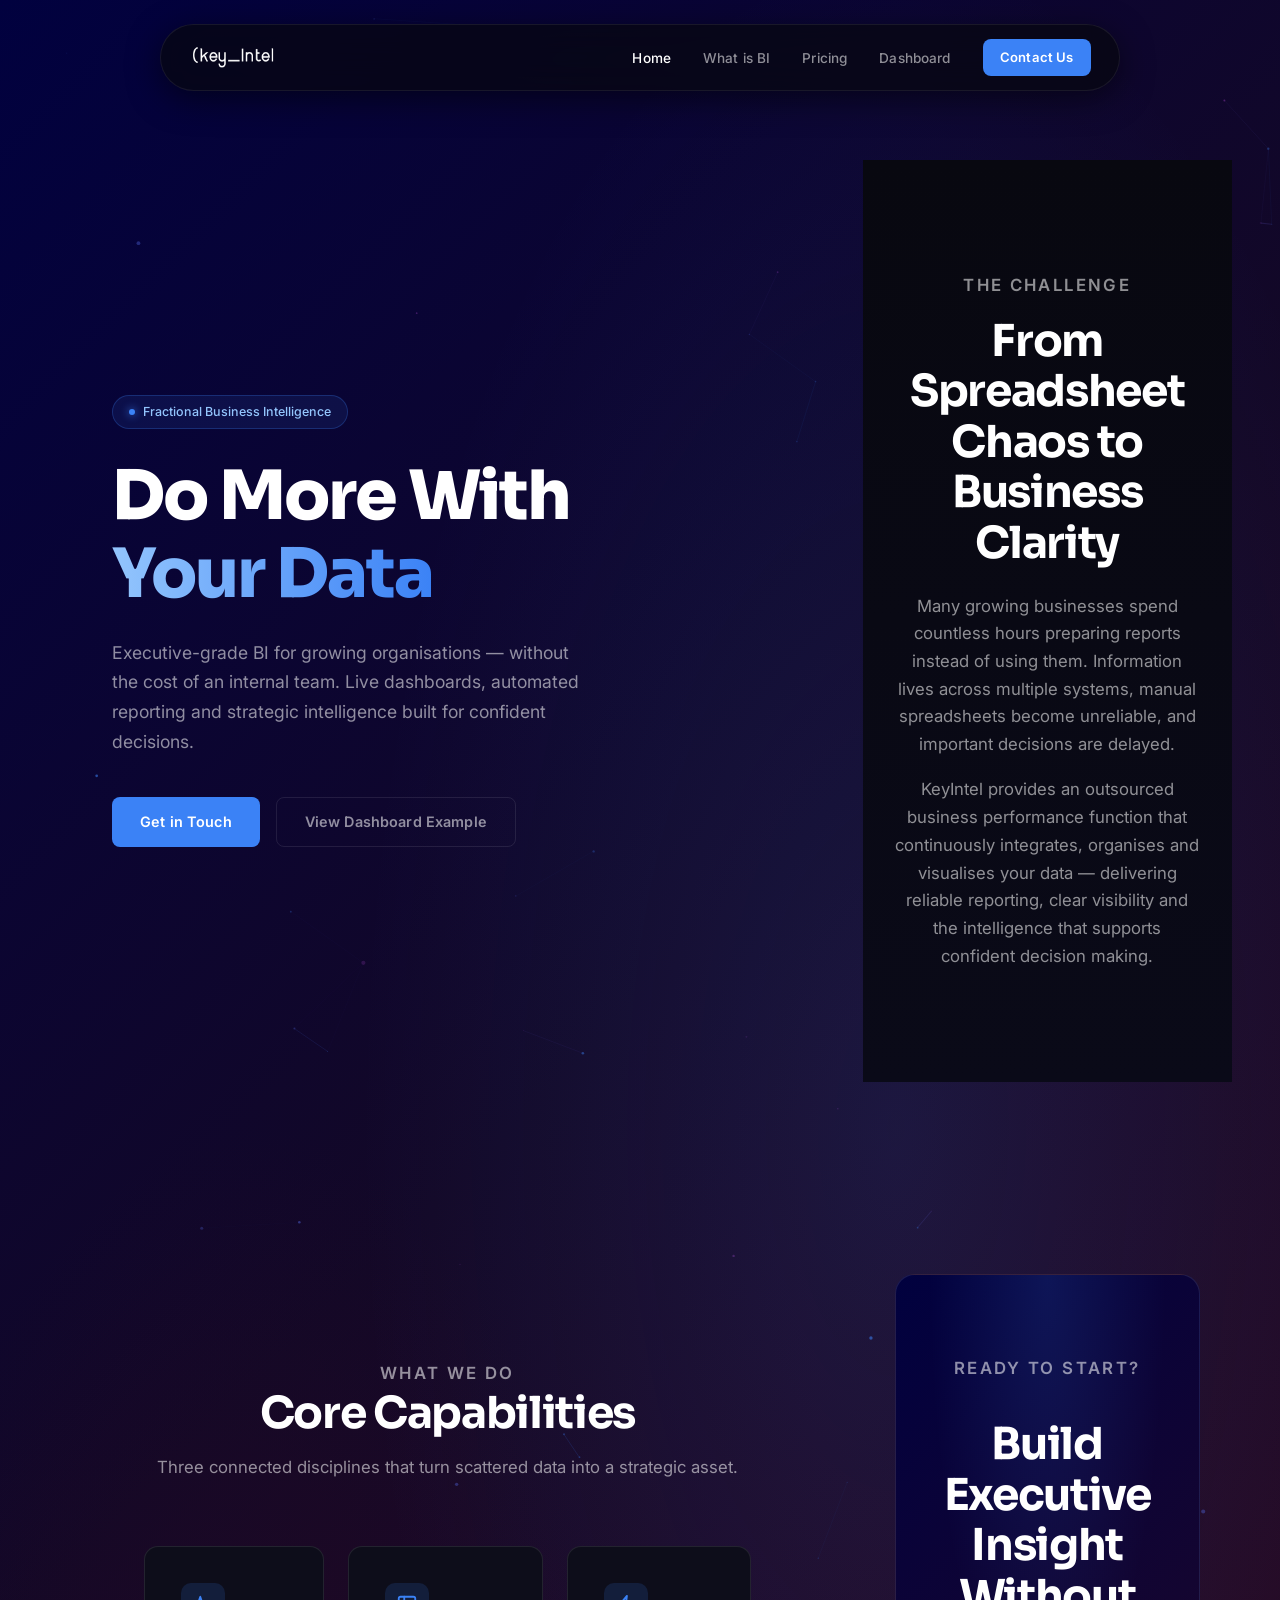
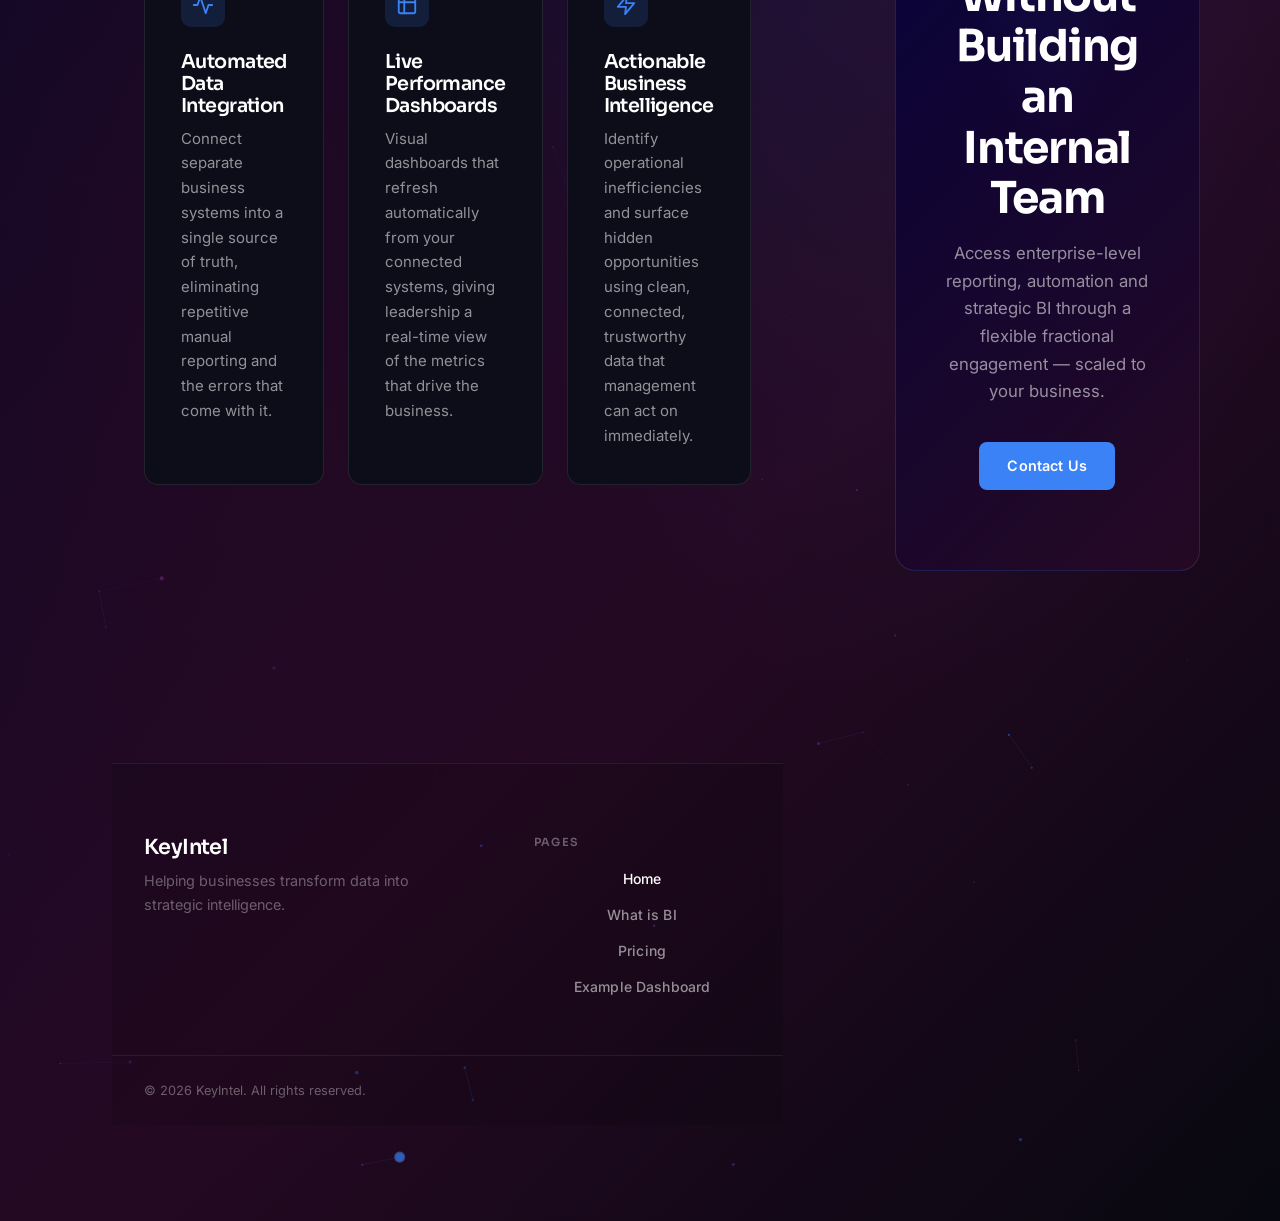
==== commit 64438fc4: "minor changes" ====
--- a/index.html
+++ b/index.html
@@ -47,7 +47,7 @@
         </div>
 
         <!-- Right panel -->
-        <div class="hero-panel">
+        <!--<div class="hero-panel">
           <p class="hero-panel-title">Live Performance Snapshot</p>
           <div class="hero-stat-row">
             <div class="hero-stat">
@@ -89,7 +89,7 @@
 
       </div>
     </div>
-  </section>
+  </section> -->
 
   <!-- Problem -->
   <section class="section problem-section">
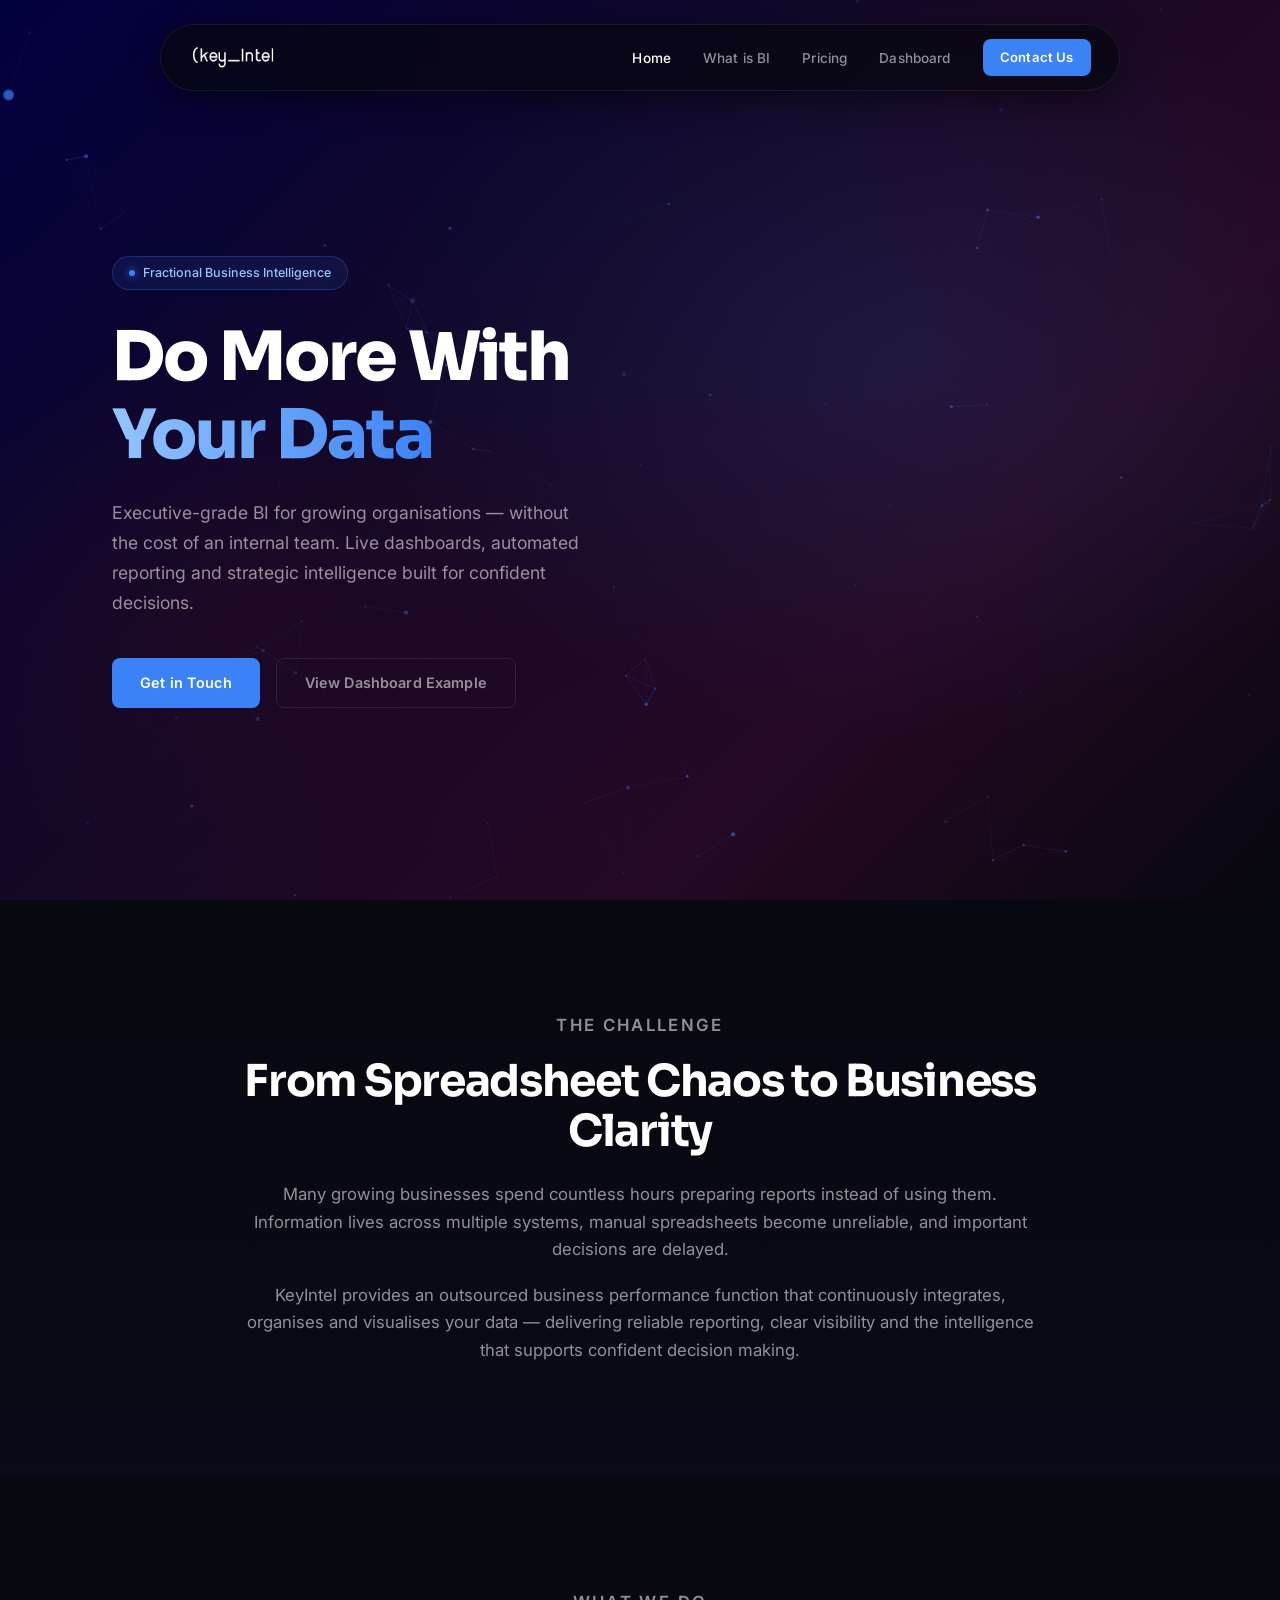
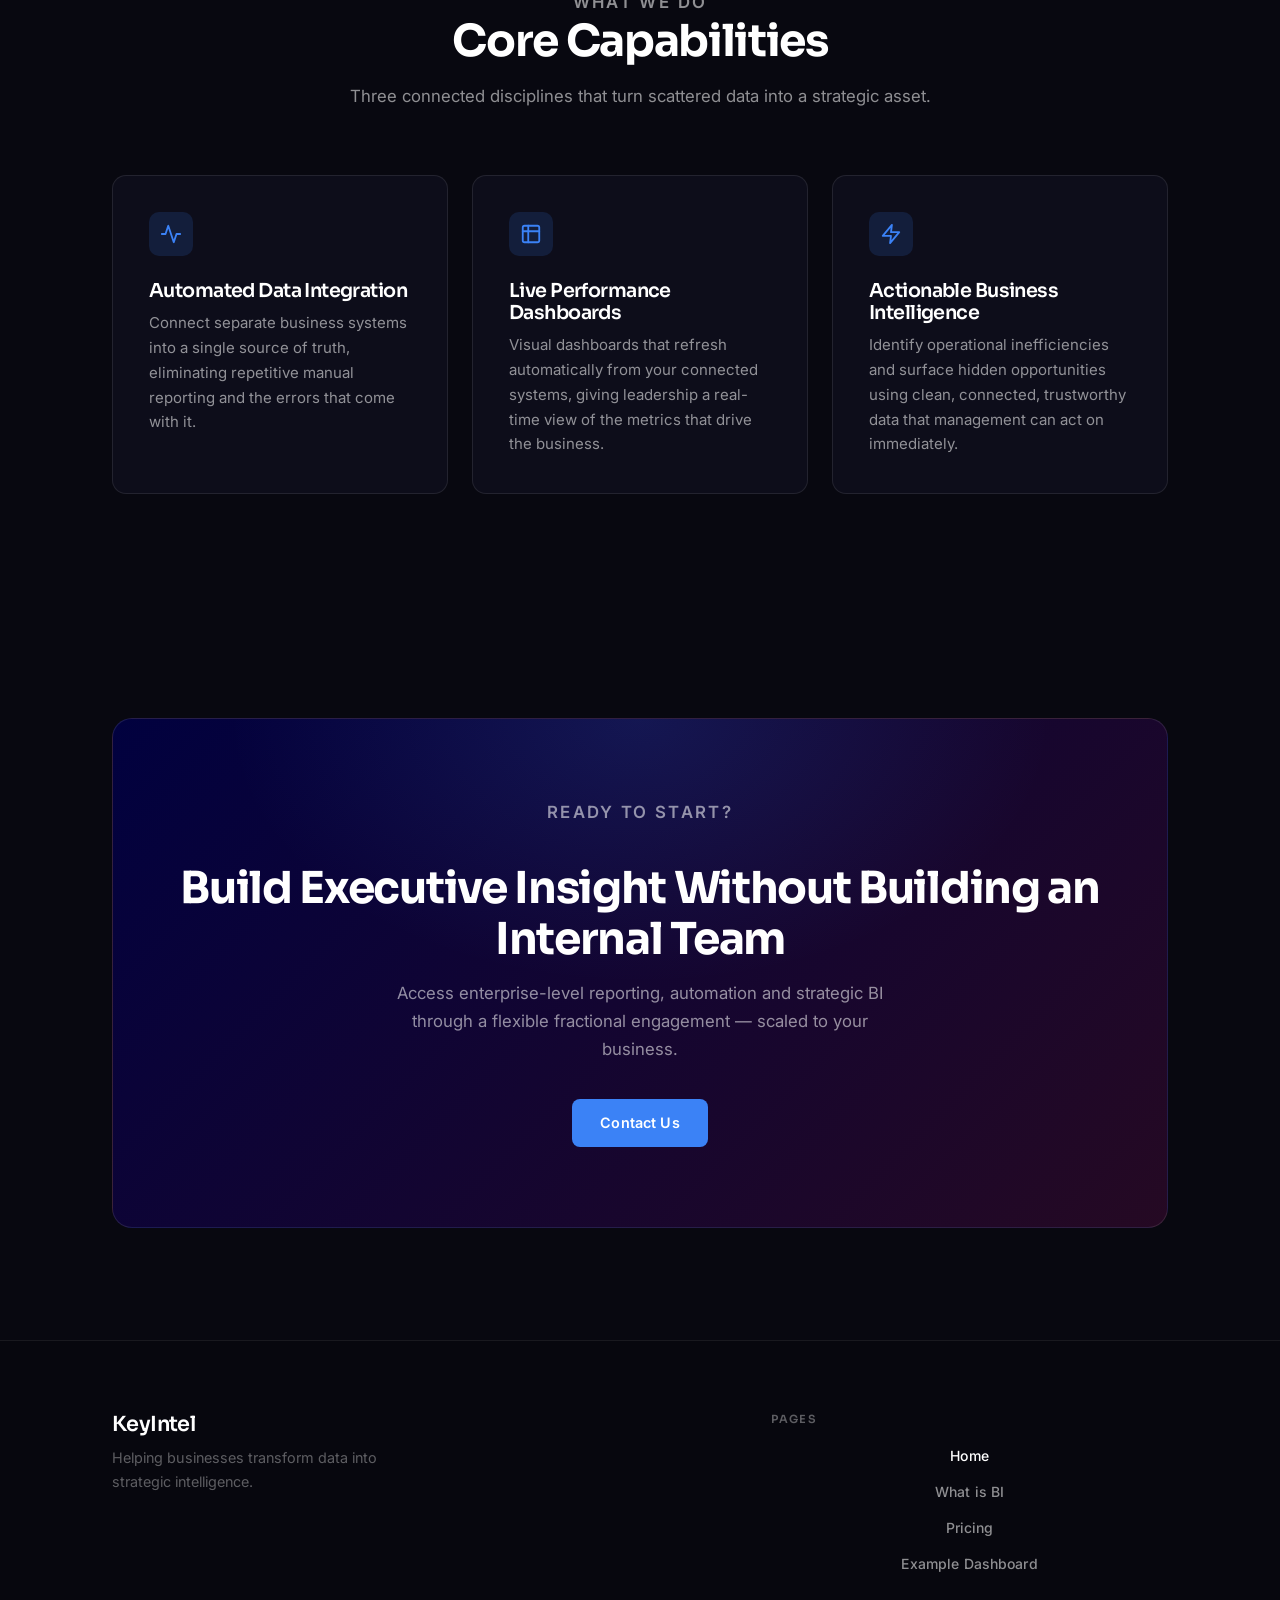
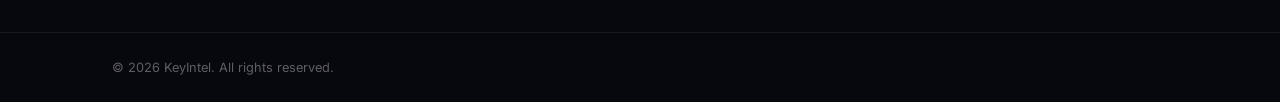
==== commit 05254568: "quick fix" ====
--- a/index.html
+++ b/index.html
@@ -85,11 +85,11 @@
               </div>
             </div>
           </div>
-        </div>
+        </div>-->
 
       </div>
     </div>
-  </section> -->
+  </section> 
 
   <!-- Problem -->
   <section class="section problem-section">
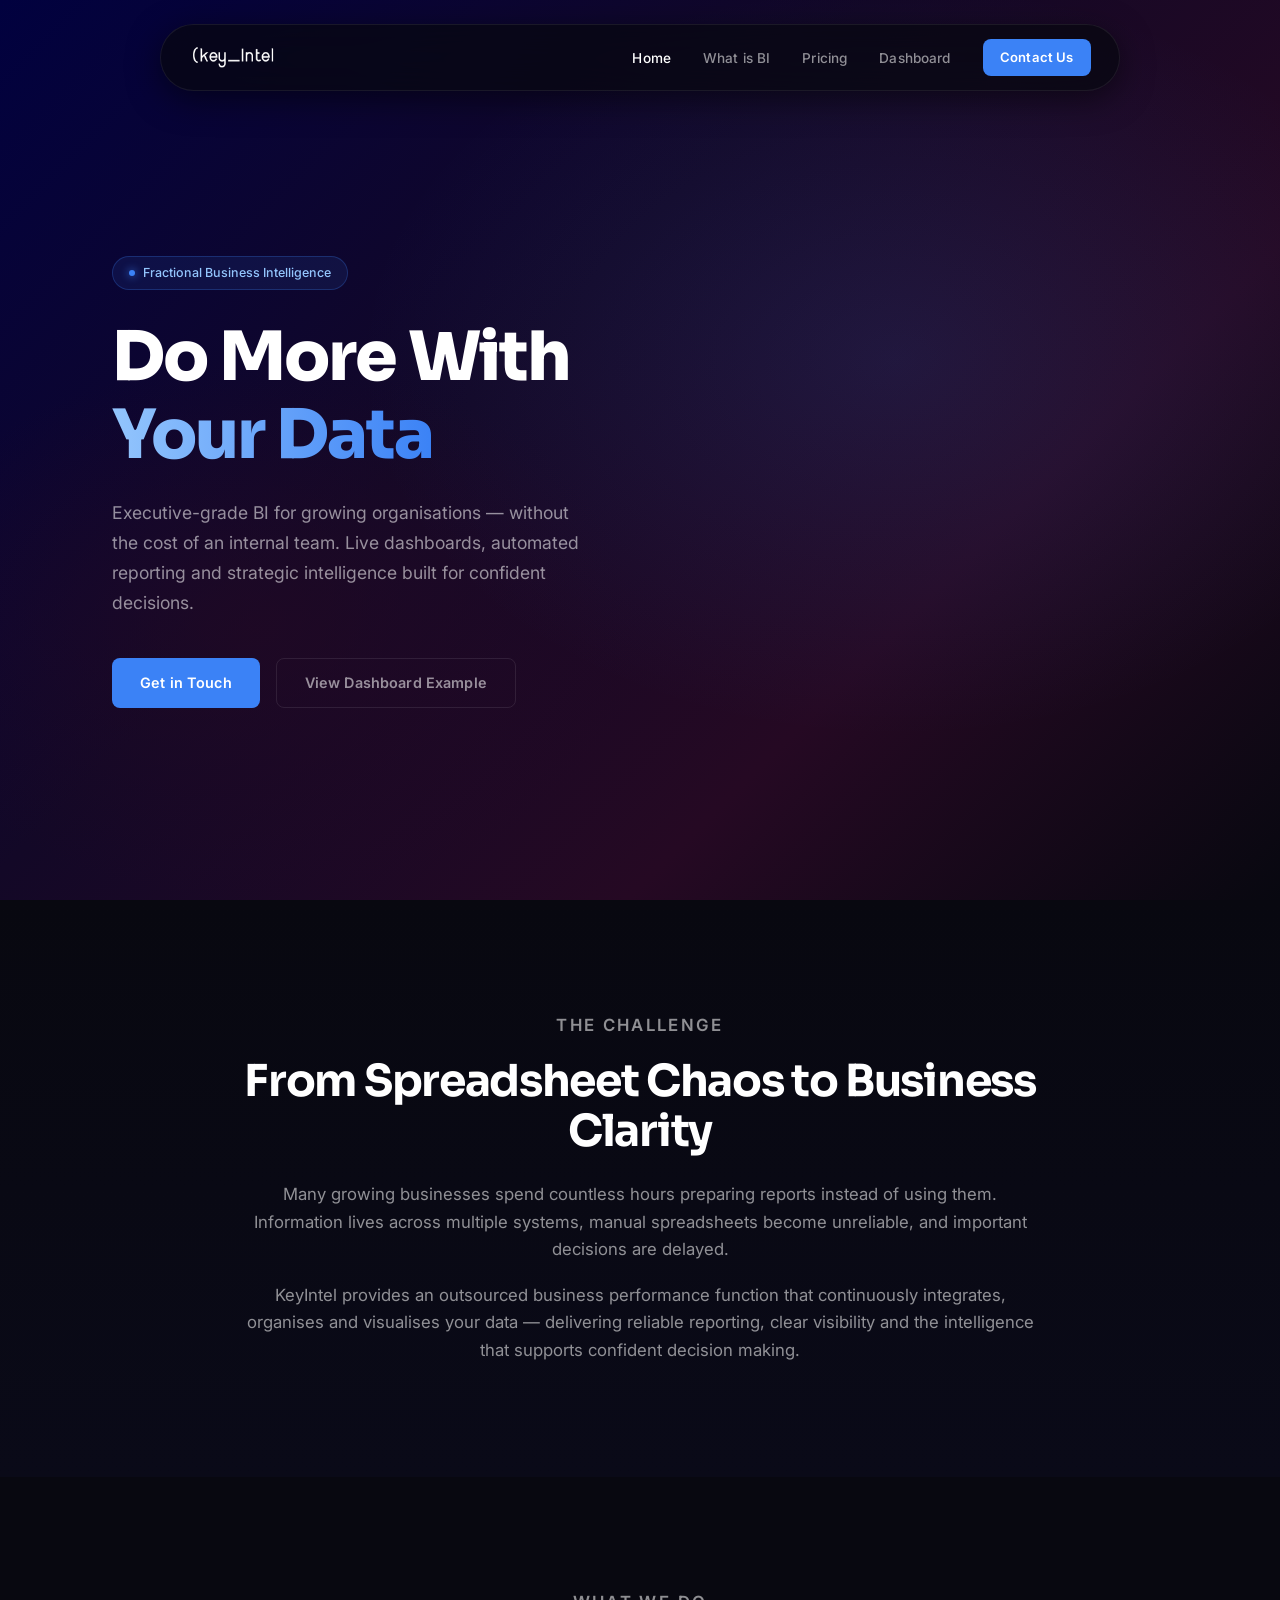
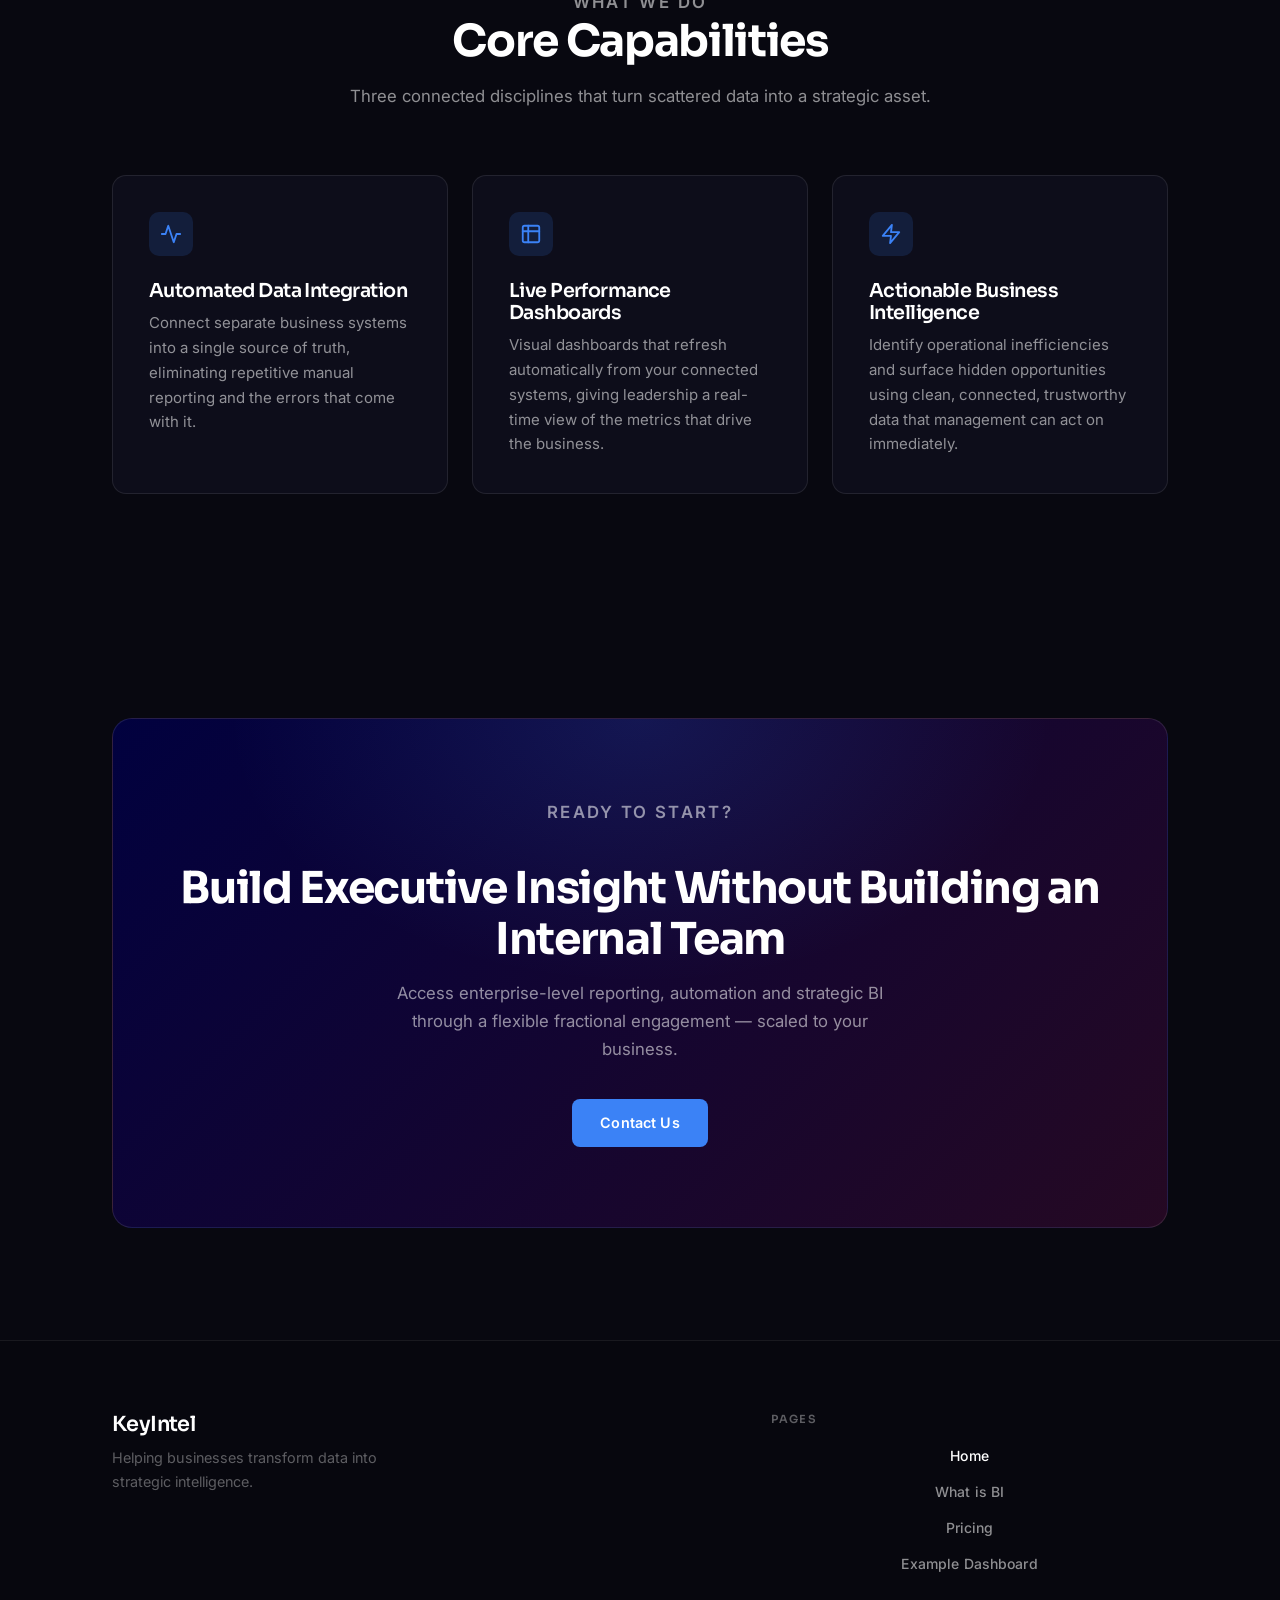
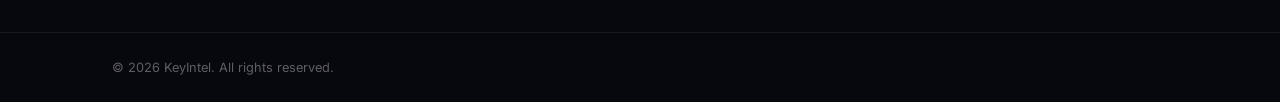
==== commit c3ee4fc6: "dashboard iframe" ====
--- a/index.html
+++ b/index.html
@@ -21,7 +21,7 @@
           <li><a href="what-is-bi.html">What is BI</a></li>
           <li><a href="pricing.html">Pricing</a></li>
           <li><a href="dashboard.html">Dashboard</a></li>
-          <li><a href="mailto:hello@keyintel.co.nz" class="btn btn-primary" style="padding:0.5rem 1.1rem;font-size:0.82rem;">Contact Us</a></li>
+          <li><a href="mailto:hello@keyintelapp.com" class="btn btn-primary" style="padding:0.5rem 1.1rem;font-size:0.82rem;">Contact Us</a></li>
         </ul>
       </nav>
     </div>
@@ -41,7 +41,7 @@
             Executive-grade BI for growing organisations — without the cost of an internal team. Live dashboards, automated reporting and strategic intelligence built for confident decisions.
           </p>
           <div class="hero-actions">
-            <a href="mailto:hello@keyintel.co.nz" class="btn btn-primary">Get in Touch</a>
+            <a href="mailto:hello@keyintelapp.com" class="btn btn-primary">Get in Touch</a>
             <a href="dashboard.html" class="btn btn-ghost">View Dashboard Example</a>
           </div>
         </div>
@@ -150,7 +150,7 @@
         <p class="eyebrow">Ready to start?</p>
         <h2>Build Executive Insight Without Building an Internal Team</h2>
         <p>Access enterprise-level reporting, automation and strategic BI through a flexible fractional engagement — scaled to your business.</p>
-        <a href="mailto:hello@keyintel.co.nz" class="btn btn-primary">Contact Us</a>
+        <a href="mailto:hello@keyintelapp.com" class="btn btn-primary">Contact Us</a>
       </div>
     </div>
   </section>
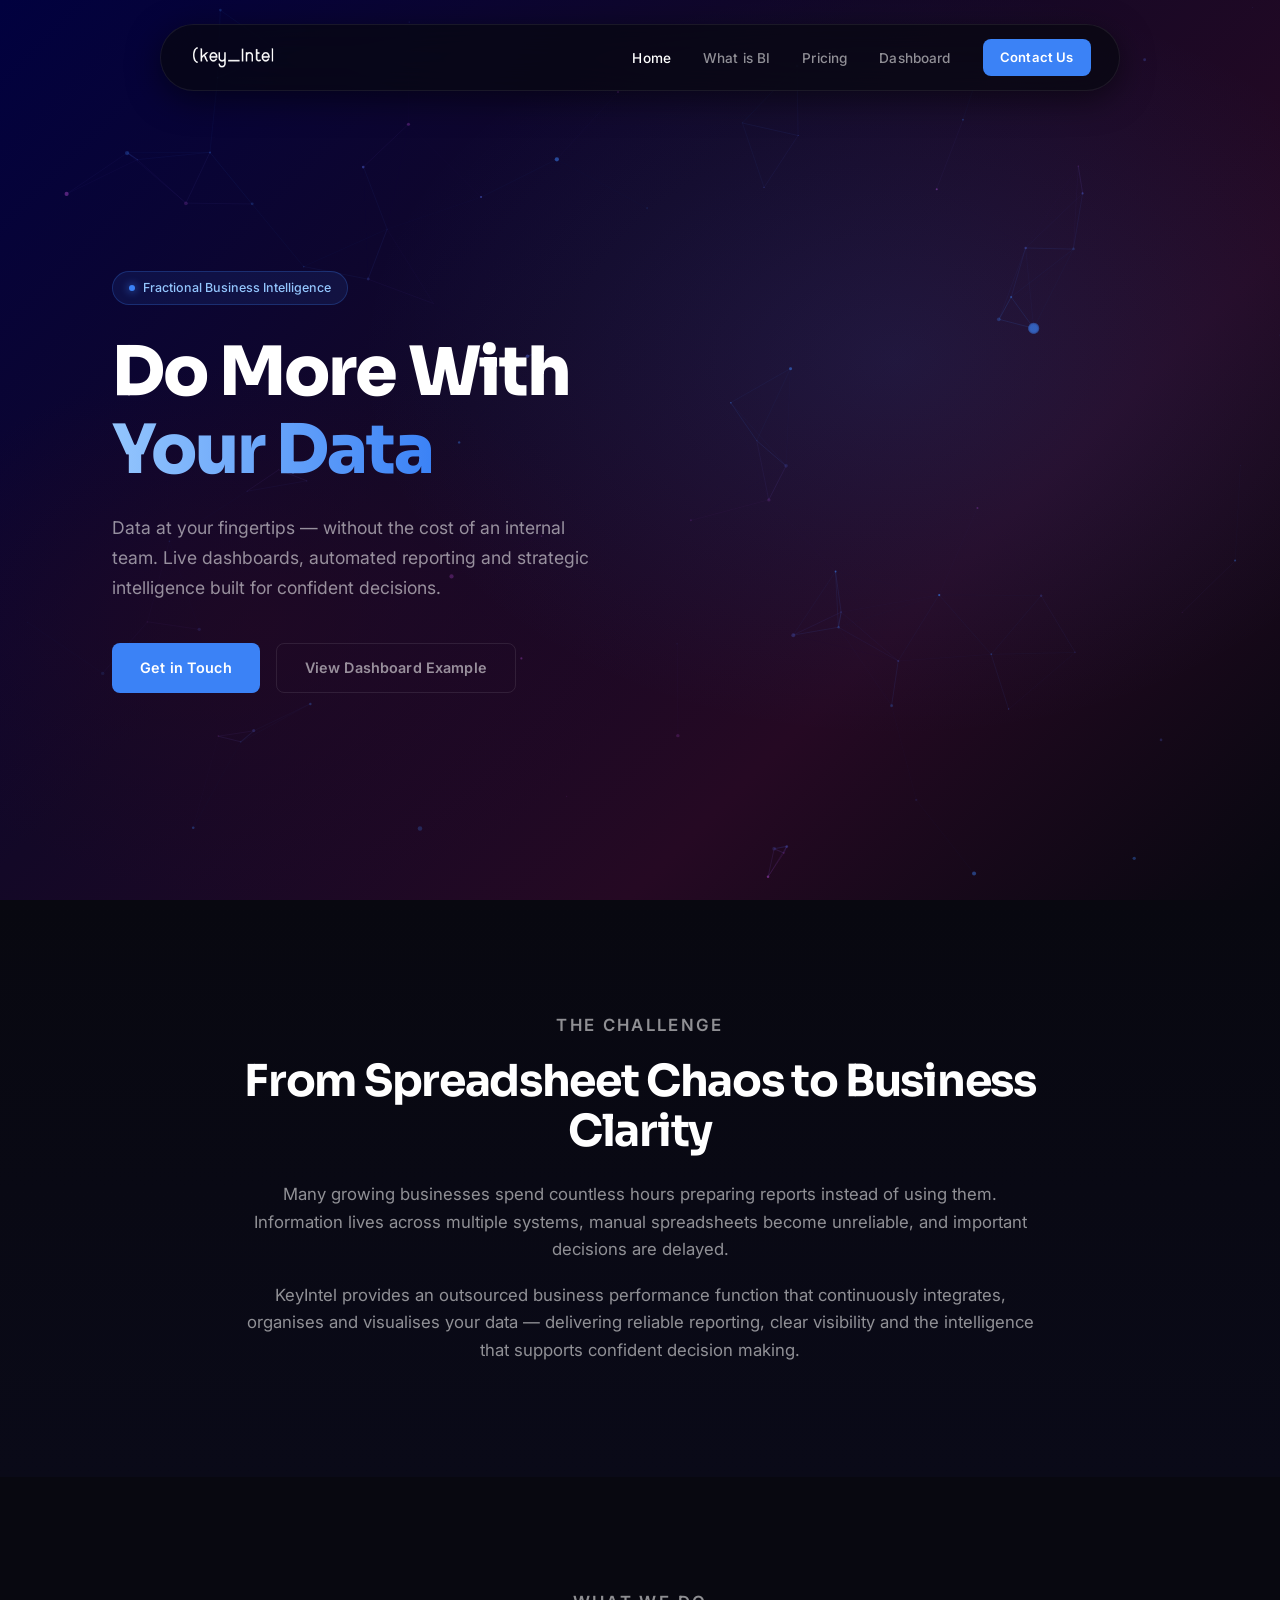
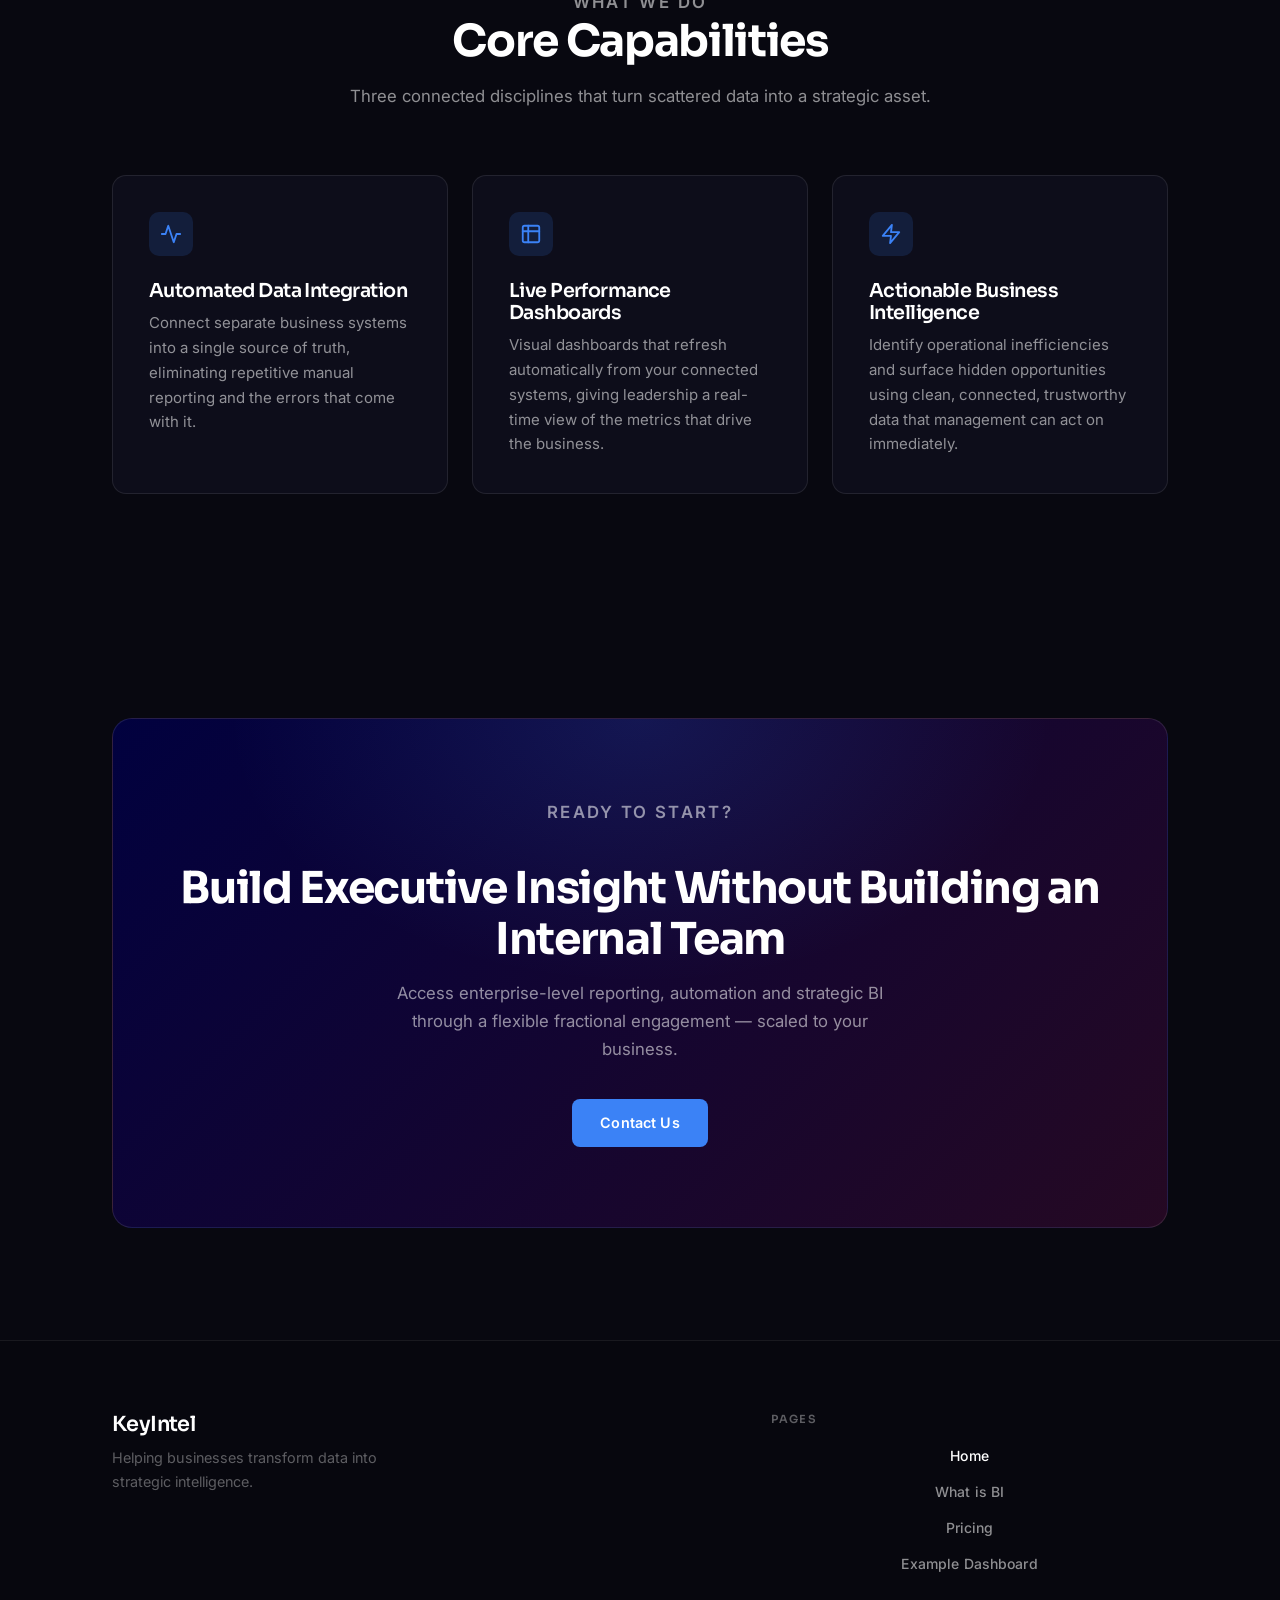
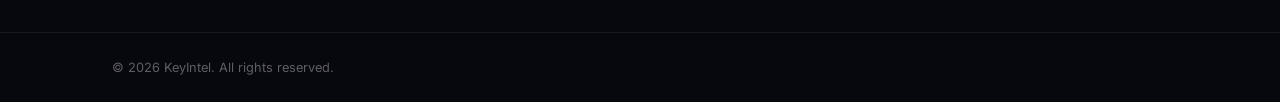
==== commit f5aa8f6d: "style changes around dashboard size" ====
--- a/index.html
+++ b/index.html
@@ -38,7 +38,7 @@
           <div class="hero-badge">Fractional Business Intelligence</div>
           <h1>Do More With<br><span class="accent-text">Your Data</span></h1>
           <p class="hero-sub">
-            Executive-grade BI for growing organisations — without the cost of an internal team. Live dashboards, automated reporting and strategic intelligence built for confident decisions.
+            Data at your fingertips — without the cost of an internal team. Live dashboards, automated reporting and strategic intelligence built for confident decisions.
           </p>
           <div class="hero-actions">
             <a href="mailto:hello@keyintelapp.com" class="btn btn-primary">Get in Touch</a>
--- a/css/style.css
+++ b/css/style.css
@@ -500,15 +500,33 @@
    ═══════════════════════════════════════════════════════════════════════════ */
 .dashboard-layout {
   display: grid;
-  grid-template-columns: 260px 1fr;
+  grid-template-columns: 1fr; 
   gap: 2.5rem;
   align-items: start;
+  max-width: 100% !important; 
+  width: 100%;
+  padding-left: 0;
+  padding-right: 0;
+}
+.dashboard-sidebar {
+  /* Turn the sidebar element itself into a flex row container */
+  display: flex;
+  flex-direction: row;
+  flex-wrap: wrap; /* Allows items to wrap nicely on smaller screens */
+  gap: 1rem; /* Spacing between the horizontal cards */
+  width: 100%;
+  width: 100%;
+  max-width: 1200px; /* Restricts the cards to their original maximum width */
+  margin: 0 auto;    /* Centers the card row on large screens */
+  padding: 0 20px;   /* Prevents cards from hitting the absolute edge on smaller windows */
+  box-sizing: border-box;
 }
 .dashboard-sidebar h3 {
   font-size: 0.7rem;
   text-transform: uppercase;
   letter-spacing: 0.12em;
   color: var(--text-dim);
+  flex-basis: 100%;
   margin-bottom: 1rem;
 }
 .sidebar-card {
@@ -516,7 +534,10 @@
   border: 1px solid var(--border-card);
   border-radius: var(--radius-sm);
   padding: 1.25rem;
-  margin-bottom: 0.75rem;
+  /*margin-bottom: 0.75rem;*/
+  margin-bottom: 0; 
+  flex: 1 1 calc(25% - 1rem); /* Distributes 4 cards evenly across the row */
+  min-width: 220px; /* Ensures text remains legible on narrower viewports */
 }
 .sidebar-card h4 { font-size: 0.9rem; margin-bottom: 0.35rem; }
 .sidebar-card p { font-size: 0.825rem; color: var(--text-muted); }
